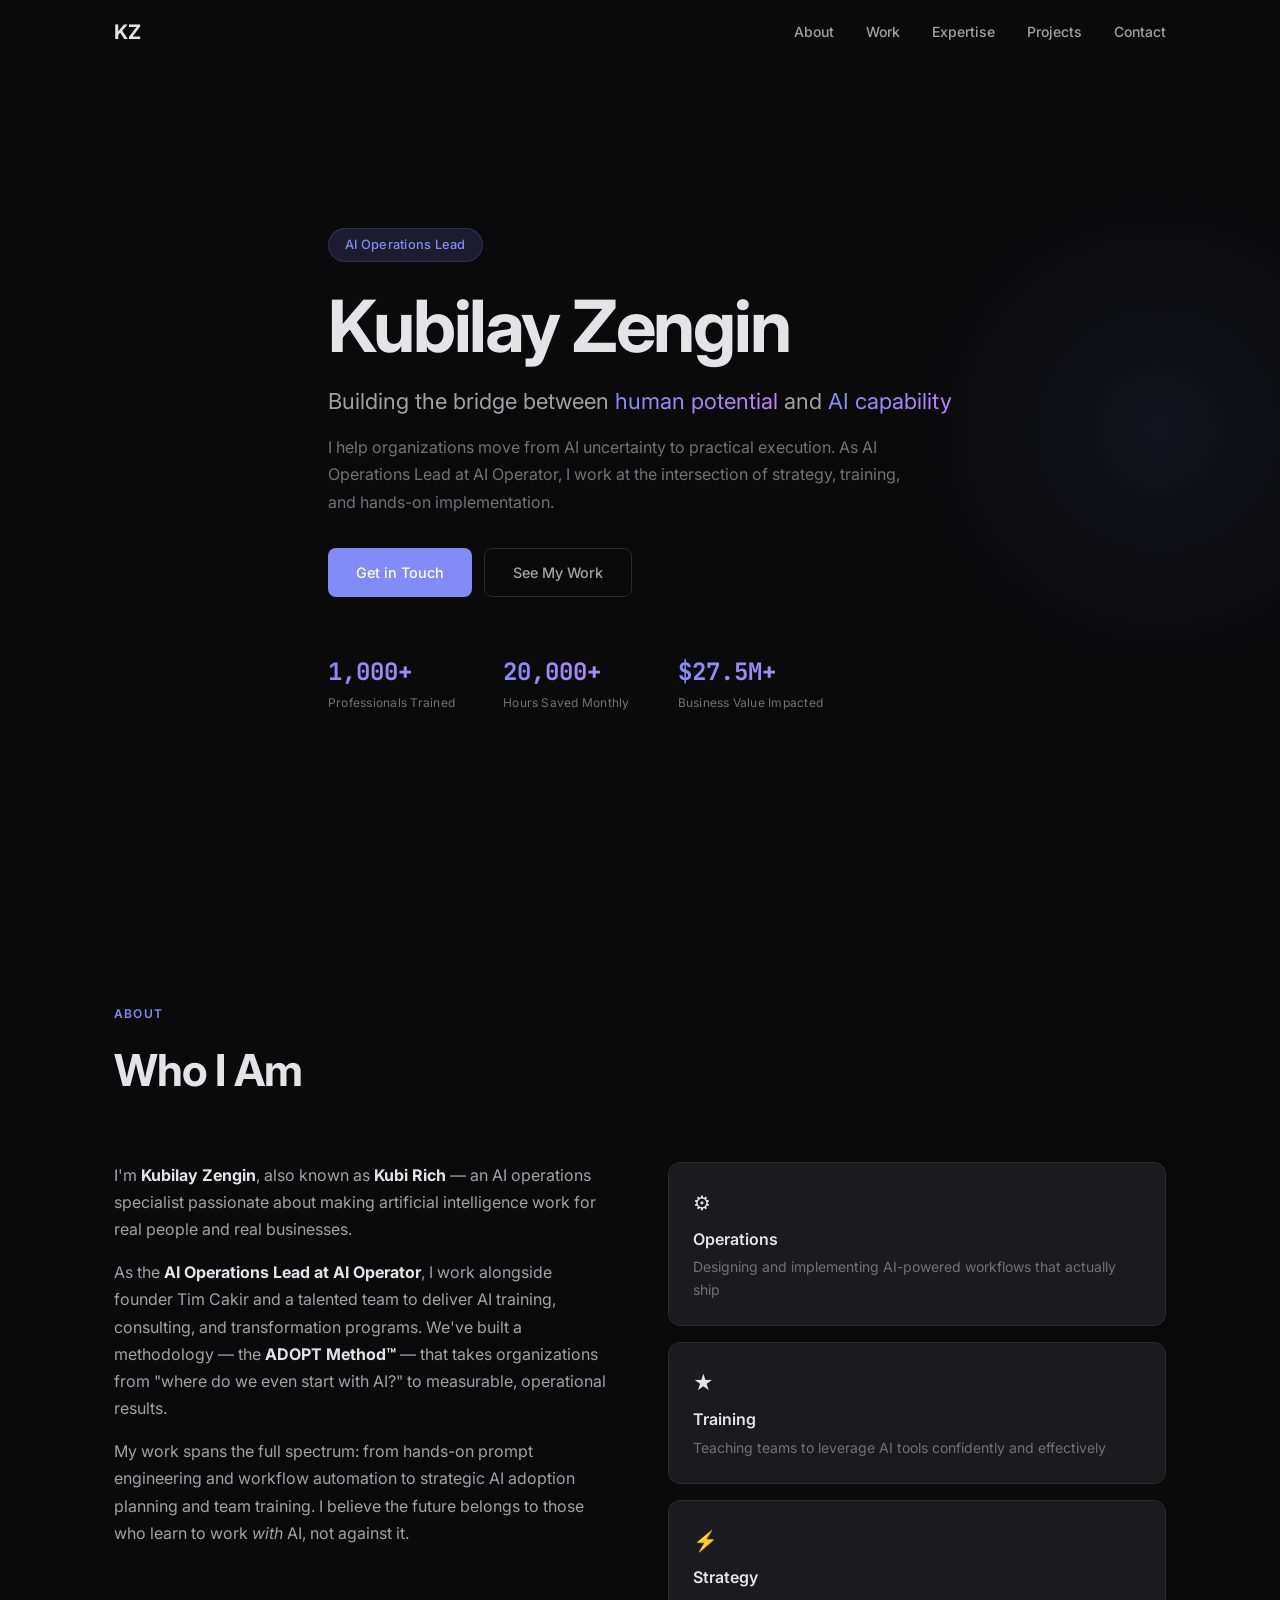
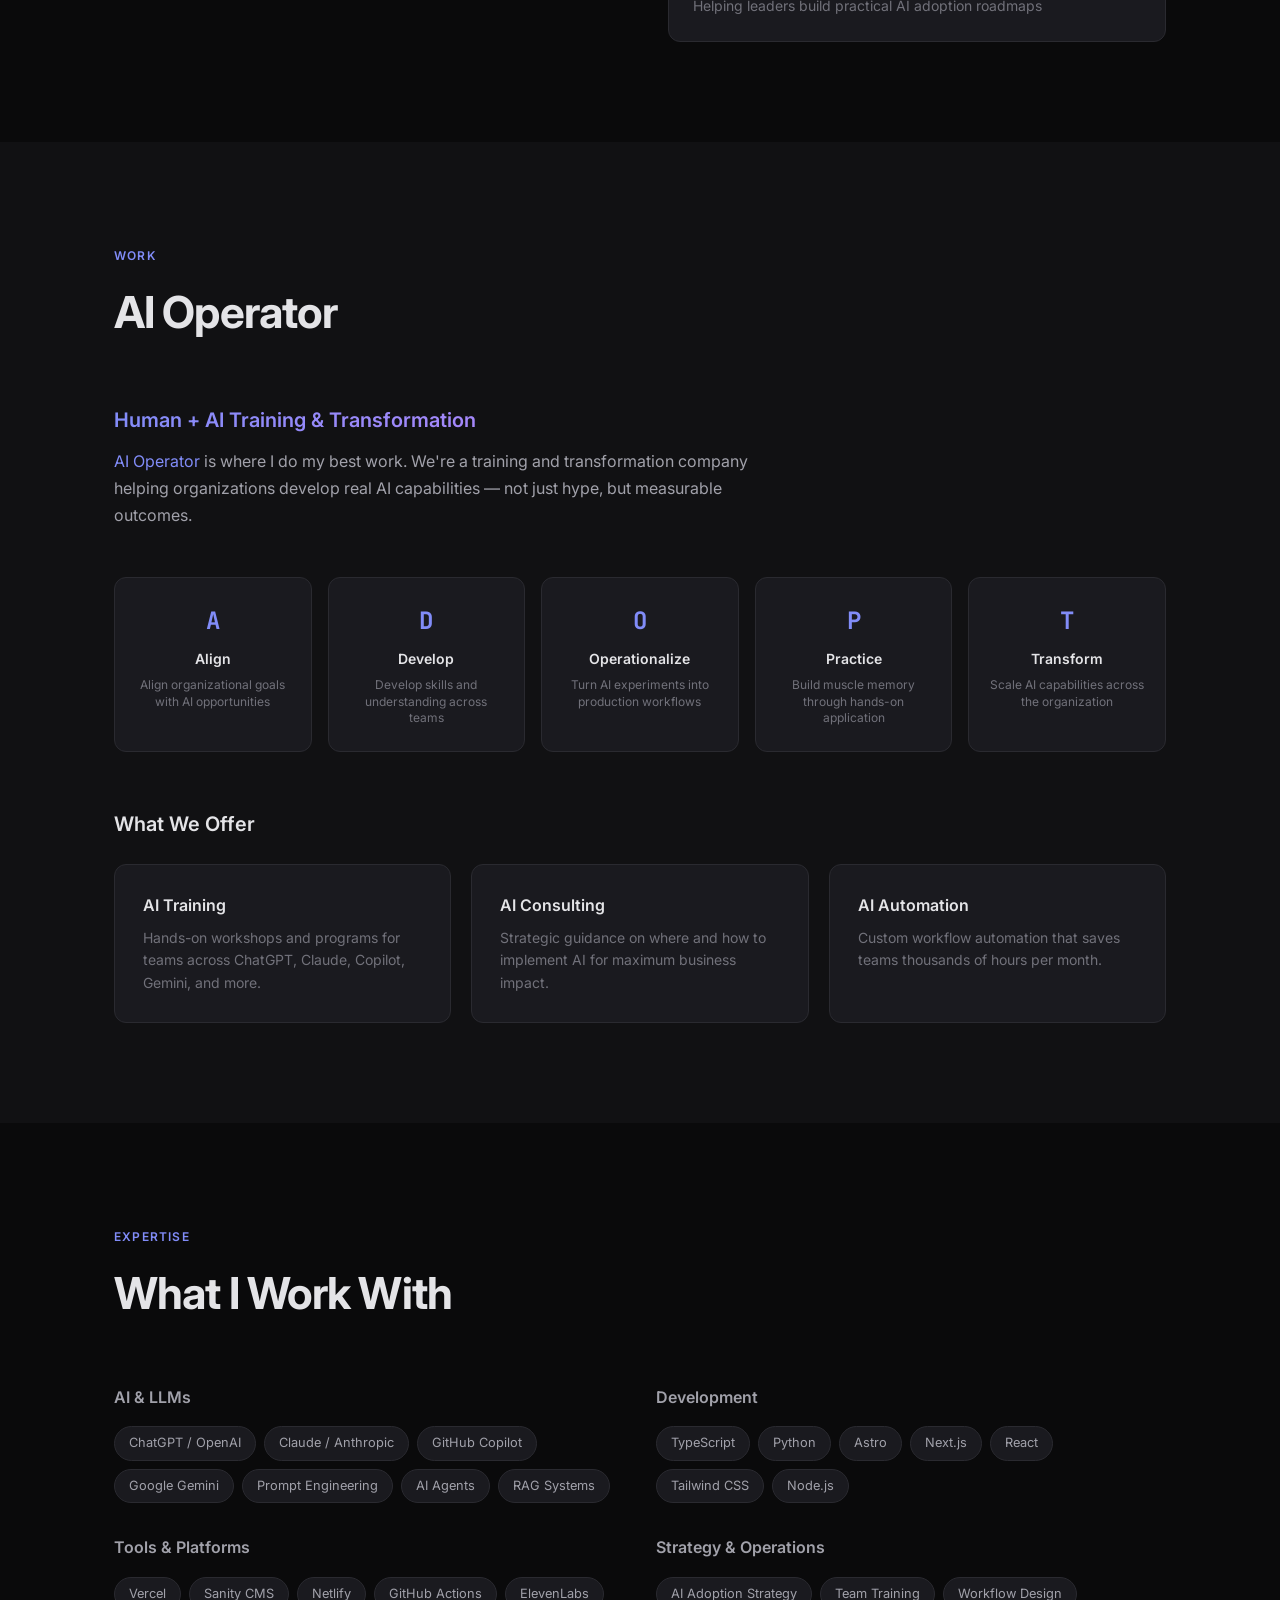
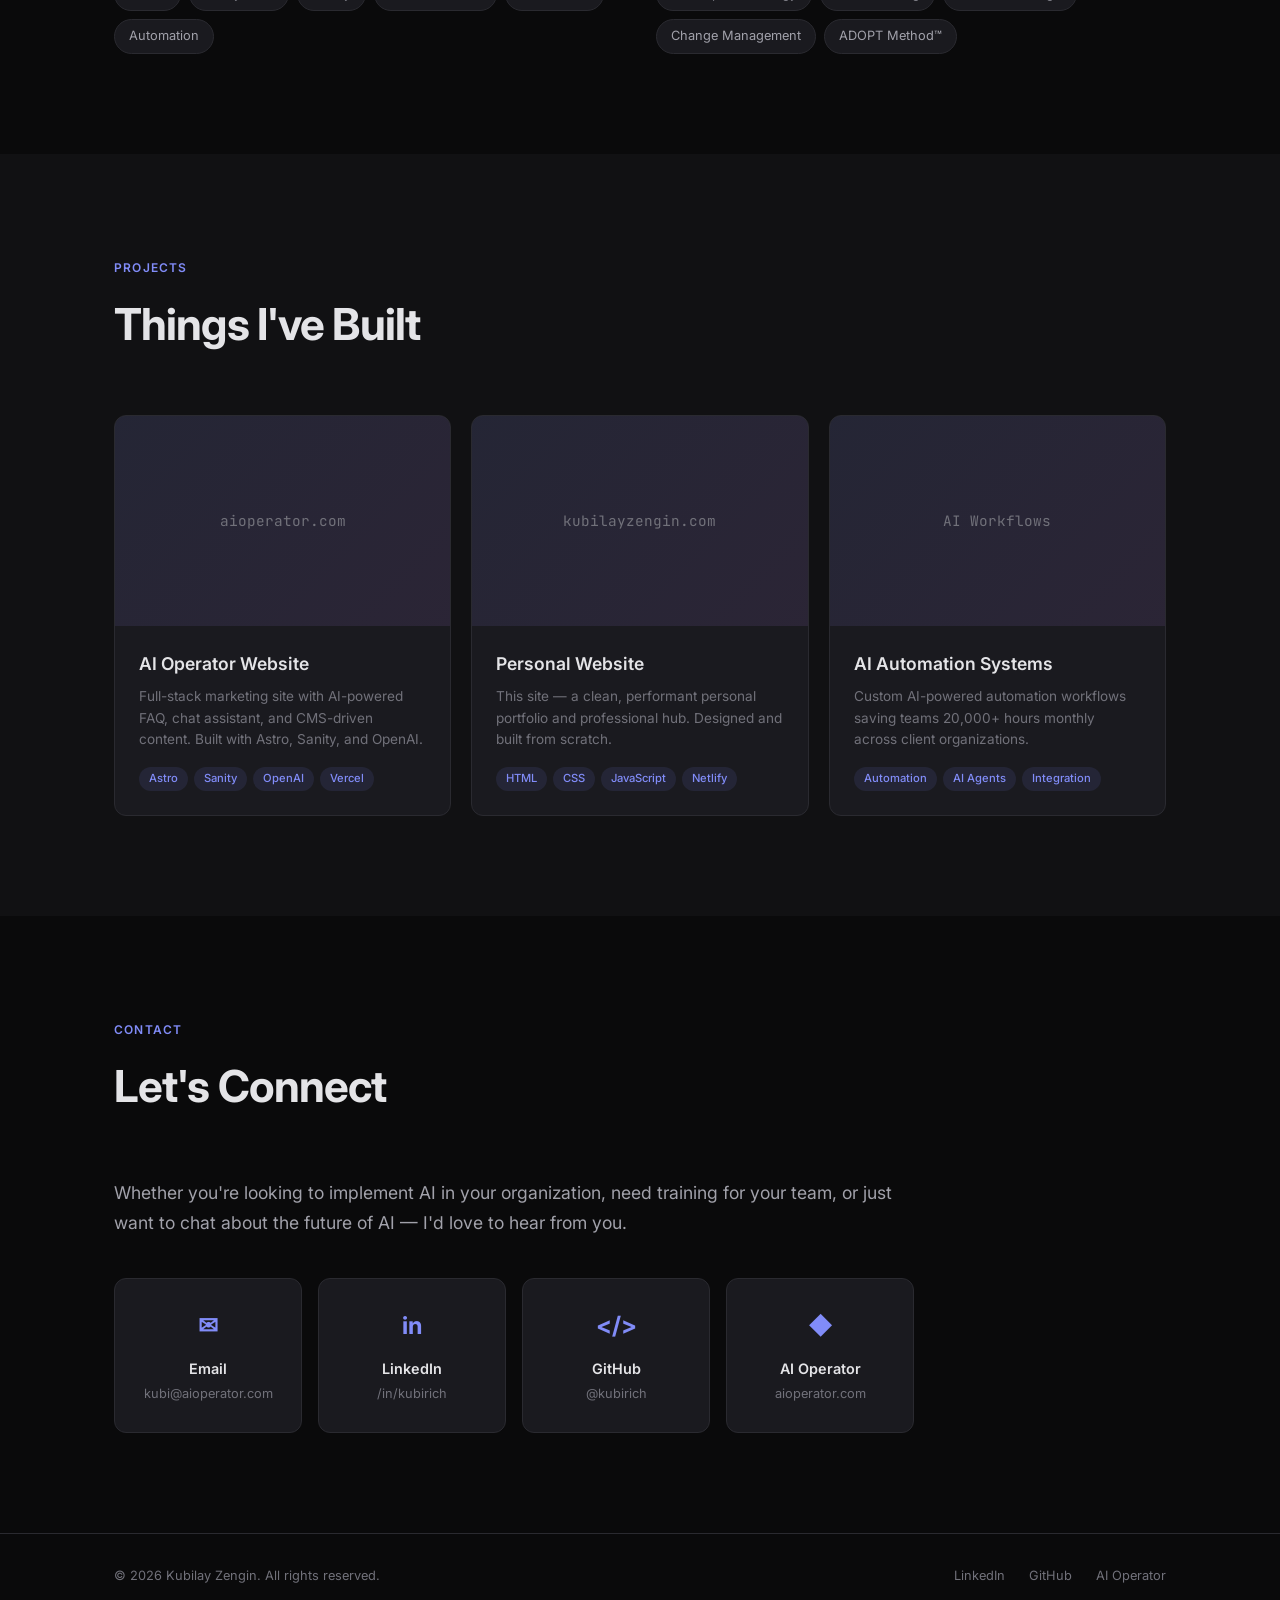
==== index.html @ f1c8598d "Initial commit: personal website for kubilayzengin.com" ====
<!DOCTYPE html>
<html lang="en">
<head>
  <meta charset="UTF-8">
  <meta name="viewport" content="width=device-width, initial-scale=1.0">
  <title>Kubilay Zengin | AI Operations Lead</title>
  <meta name="description" content="Kubilay Zengin (Kubi Rich) — AI Operations Lead at AI Operator. Helping organizations adopt AI through training, transformation, and hands-on operations.">
  <meta name="keywords" content="Kubilay Zengin, Kubi Rich, AI Operations, AI Operator, AI Training, AI Transformation">

  <!-- Open Graph -->
  <meta property="og:title" content="Kubilay Zengin | AI Operations Lead">
  <meta property="og:description" content="AI Operations Lead at AI Operator. Helping organizations adopt AI through training, transformation, and hands-on operations.">
  <meta property="og:type" content="website">
  <meta property="og:url" content="https://kubilayzengin.com">

  <!-- Twitter -->
  <meta name="twitter:card" content="summary_large_image">
  <meta name="twitter:title" content="Kubilay Zengin | AI Operations Lead">
  <meta name="twitter:description" content="AI Operations Lead at AI Operator. Helping organizations adopt AI through training, transformation, and hands-on operations.">

  <link rel="canonical" href="https://kubilayzengin.com">
  <link rel="preconnect" href="https://fonts.googleapis.com">
  <link rel="preconnect" href="https://fonts.gstatic.com" crossorigin>
  <link href="https://fonts.googleapis.com/css2?family=Inter:wght@300;400;500;600;700&family=JetBrains+Mono:wght@400;500&display=swap" rel="stylesheet">
  <link rel="stylesheet" href="style.css">
</head>
<body>
  <!-- Navigation -->
  <nav class="nav" id="nav">
    <div class="nav-inner">
      <a href="#" class="nav-logo">KZ</a>
      <div class="nav-links" id="nav-links">
        <a href="#about">About</a>
        <a href="#work">Work</a>
        <a href="#expertise">Expertise</a>
        <a href="#projects">Projects</a>
        <a href="#contact">Contact</a>
      </div>
      <button class="nav-toggle" id="nav-toggle" aria-label="Toggle menu">
        <span></span>
        <span></span>
        <span></span>
      </button>
    </div>
  </nav>

  <!-- Hero -->
  <section class="hero">
    <div class="container">
      <div class="hero-content">
        <div class="hero-badge">AI Operations Lead</div>
        <h1>Kubilay Zengin</h1>
        <p class="hero-subtitle">Building the bridge between <span class="gradient-text">human potential</span> and <span class="gradient-text">AI capability</span></p>
        <p class="hero-description">I help organizations move from AI uncertainty to practical execution. As AI Operations Lead at AI Operator, I work at the intersection of strategy, training, and hands-on implementation.</p>
        <div class="hero-actions">
          <a href="#contact" class="btn btn-primary">Get in Touch</a>
          <a href="#work" class="btn btn-secondary">See My Work</a>
        </div>
        <div class="hero-stats">
          <div class="stat">
            <span class="stat-number">1,000+</span>
            <span class="stat-label">Professionals Trained</span>
          </div>
          <div class="stat">
            <span class="stat-number">20,000+</span>
            <span class="stat-label">Hours Saved Monthly</span>
          </div>
          <div class="stat">
            <span class="stat-number">$27.5M+</span>
            <span class="stat-label">Business Value Impacted</span>
          </div>
        </div>
      </div>
    </div>
    <div class="hero-glow"></div>
  </section>

  <!-- About -->
  <section class="section" id="about">
    <div class="container">
      <div class="section-header">
        <span class="section-tag">About</span>
        <h2>Who I Am</h2>
      </div>
      <div class="about-grid">
        <div class="about-text">
          <p>I'm <strong>Kubilay Zengin</strong>, also known as <strong>Kubi Rich</strong> — an AI operations specialist passionate about making artificial intelligence work for real people and real businesses.</p>
          <p>As the <strong>AI Operations Lead at AI Operator</strong>, I work alongside founder Tim Cakir and a talented team to deliver AI training, consulting, and transformation programs. We've built a methodology — the <strong>ADOPT Method&trade;</strong> — that takes organizations from "where do we even start with AI?" to measurable, operational results.</p>
          <p>My work spans the full spectrum: from hands-on prompt engineering and workflow automation to strategic AI adoption planning and team training. I believe the future belongs to those who learn to work <em>with</em> AI, not against it.</p>
        </div>
        <div class="about-details">
          <div class="detail-card">
            <div class="detail-icon">&#9881;</div>
            <h3>Operations</h3>
            <p>Designing and implementing AI-powered workflows that actually ship</p>
          </div>
          <div class="detail-card">
            <div class="detail-icon">&#9733;</div>
            <h3>Training</h3>
            <p>Teaching teams to leverage AI tools confidently and effectively</p>
          </div>
          <div class="detail-card">
            <div class="detail-icon">&#9889;</div>
            <h3>Strategy</h3>
            <p>Helping leaders build practical AI adoption roadmaps</p>
          </div>
        </div>
      </div>
    </div>
  </section>

  <!-- Work / AI Operator -->
  <section class="section section-dark" id="work">
    <div class="container">
      <div class="section-header">
        <span class="section-tag">Work</span>
        <h2>AI Operator</h2>
      </div>
      <div class="work-content">
        <div class="work-intro">
          <p class="work-tagline">Human + AI Training & Transformation</p>
          <p><a href="https://aioperator.com" target="_blank" rel="noopener">AI Operator</a> is where I do my best work. We're a training and transformation company helping organizations develop real AI capabilities — not just hype, but measurable outcomes.</p>
        </div>
        <div class="method-grid">
          <div class="method-card">
            <div class="method-step">A</div>
            <h3>Align</h3>
            <p>Align organizational goals with AI opportunities</p>
          </div>
          <div class="method-card">
            <div class="method-step">D</div>
            <h3>Develop</h3>
            <p>Develop skills and understanding across teams</p>
          </div>
          <div class="method-card">
            <div class="method-step">O</div>
            <h3>Operationalize</h3>
            <p>Turn AI experiments into production workflows</p>
          </div>
          <div class="method-card">
            <div class="method-step">P</div>
            <h3>Practice</h3>
            <p>Build muscle memory through hands-on application</p>
          </div>
          <div class="method-card">
            <div class="method-step">T</div>
            <h3>Transform</h3>
            <p>Scale AI capabilities across the organization</p>
          </div>
        </div>
        <div class="work-services">
          <h3>What We Offer</h3>
          <div class="services-grid">
            <div class="service">
              <h4>AI Training</h4>
              <p>Hands-on workshops and programs for teams across ChatGPT, Claude, Copilot, Gemini, and more.</p>
            </div>
            <div class="service">
              <h4>AI Consulting</h4>
              <p>Strategic guidance on where and how to implement AI for maximum business impact.</p>
            </div>
            <div class="service">
              <h4>AI Automation</h4>
              <p>Custom workflow automation that saves teams thousands of hours per month.</p>
            </div>
          </div>
        </div>
      </div>
    </div>
  </section>

  <!-- Expertise -->
  <section class="section" id="expertise">
    <div class="container">
      <div class="section-header">
        <span class="section-tag">Expertise</span>
        <h2>What I Work With</h2>
      </div>
      <div class="expertise-grid">
        <div class="expertise-category">
          <h3>AI & LLMs</h3>
          <div class="tags">
            <span class="tag">ChatGPT / OpenAI</span>
            <span class="tag">Claude / Anthropic</span>
            <span class="tag">GitHub Copilot</span>
            <span class="tag">Google Gemini</span>
            <span class="tag">Prompt Engineering</span>
            <span class="tag">AI Agents</span>
            <span class="tag">RAG Systems</span>
          </div>
        </div>
        <div class="expertise-category">
          <h3>Development</h3>
          <div class="tags">
            <span class="tag">TypeScript</span>
            <span class="tag">Python</span>
            <span class="tag">Astro</span>
            <span class="tag">Next.js</span>
            <span class="tag">React</span>
            <span class="tag">Tailwind CSS</span>
            <span class="tag">Node.js</span>
          </div>
        </div>
        <div class="expertise-category">
          <h3>Tools & Platforms</h3>
          <div class="tags">
            <span class="tag">Vercel</span>
            <span class="tag">Sanity CMS</span>
            <span class="tag">Netlify</span>
            <span class="tag">GitHub Actions</span>
            <span class="tag">ElevenLabs</span>
            <span class="tag">Automation</span>
          </div>
        </div>
        <div class="expertise-category">
          <h3>Strategy & Operations</h3>
          <div class="tags">
            <span class="tag">AI Adoption Strategy</span>
            <span class="tag">Team Training</span>
            <span class="tag">Workflow Design</span>
            <span class="tag">Change Management</span>
            <span class="tag">ADOPT Method&trade;</span>
          </div>
        </div>
      </div>
    </div>
  </section>

  <!-- Projects -->
  <section class="section section-dark" id="projects">
    <div class="container">
      <div class="section-header">
        <span class="section-tag">Projects</span>
        <h2>Things I've Built</h2>
      </div>
      <div class="projects-grid">
        <a href="https://aioperator.com" target="_blank" rel="noopener" class="project-card">
          <div class="project-image">
            <div class="project-placeholder">aioperator.com</div>
          </div>
          <div class="project-info">
            <h3>AI Operator Website</h3>
            <p>Full-stack marketing site with AI-powered FAQ, chat assistant, and CMS-driven content. Built with Astro, Sanity, and OpenAI.</p>
            <div class="project-tags">
              <span>Astro</span>
              <span>Sanity</span>
              <span>OpenAI</span>
              <span>Vercel</span>
            </div>
          </div>
        </a>
        <a href="https://kubilayzengin.com" class="project-card">
          <div class="project-image">
            <div class="project-placeholder">kubilayzengin.com</div>
          </div>
          <div class="project-info">
            <h3>Personal Website</h3>
            <p>This site — a clean, performant personal portfolio and professional hub. Designed and built from scratch.</p>
            <div class="project-tags">
              <span>HTML</span>
              <span>CSS</span>
              <span>JavaScript</span>
              <span>Netlify</span>
            </div>
          </div>
        </a>
        <div class="project-card">
          <div class="project-image">
            <div class="project-placeholder">AI Workflows</div>
          </div>
          <div class="project-info">
            <h3>AI Automation Systems</h3>
            <p>Custom AI-powered automation workflows saving teams 20,000+ hours monthly across client organizations.</p>
            <div class="project-tags">
              <span>Automation</span>
              <span>AI Agents</span>
              <span>Integration</span>
            </div>
          </div>
        </div>
      </div>
    </div>
  </section>

  <!-- Contact -->
  <section class="section" id="contact">
    <div class="container">
      <div class="section-header">
        <span class="section-tag">Contact</span>
        <h2>Let's Connect</h2>
      </div>
      <div class="contact-content">
        <p class="contact-intro">Whether you're looking to implement AI in your organization, need training for your team, or just want to chat about the future of AI — I'd love to hear from you.</p>
        <div class="contact-links">
          <a href="mailto:kubi@aioperator.com" class="contact-card">
            <div class="contact-icon">&#9993;</div>
            <h3>Email</h3>
            <p>kubi@aioperator.com</p>
          </a>
          <a href="https://linkedin.com/in/kubirich" target="_blank" rel="noopener" class="contact-card">
            <div class="contact-icon">in</div>
            <h3>LinkedIn</h3>
            <p>/in/kubirich</p>
          </a>
          <a href="https://github.com/kubirich" target="_blank" rel="noopener" class="contact-card">
            <div class="contact-icon">&lt;/&gt;</div>
            <h3>GitHub</h3>
            <p>@kubirich</p>
          </a>
          <a href="https://aioperator.com" target="_blank" rel="noopener" class="contact-card">
            <div class="contact-icon">&#9670;</div>
            <h3>AI Operator</h3>
            <p>aioperator.com</p>
          </a>
        </div>
      </div>
    </div>
  </section>

  <!-- Footer -->
  <footer class="footer">
    <div class="container">
      <div class="footer-inner">
        <p>&copy; 2026 Kubilay Zengin. All rights reserved.</p>
        <div class="footer-links">
          <a href="https://linkedin.com/in/kubirich" target="_blank" rel="noopener">LinkedIn</a>
          <a href="https://github.com/kubirich" target="_blank" rel="noopener">GitHub</a>
          <a href="https://aioperator.com" target="_blank" rel="noopener">AI Operator</a>
        </div>
      </div>
    </div>
  </footer>

  <script src="script.js"></script>
</body>
</html>
---- style.css ----
/* ===== Reset & Base ===== */
*, *::before, *::after {
  margin: 0;
  padding: 0;
  box-sizing: border-box;
}

:root {
  --bg: #0a0a0b;
  --bg-alt: #111113;
  --surface: #1a1a1f;
  --border: #2a2a30;
  --text: #e4e4e7;
  --text-muted: #a1a1aa;
  --text-dim: #71717a;
  --accent: #818cf8;
  --accent-hover: #6366f1;
  --accent-glow: rgba(129, 140, 248, 0.15);
  --gradient-1: #818cf8;
  --gradient-2: #c084fc;
  --radius: 12px;
  --radius-sm: 8px;
  --transition: 0.2s ease;
}

html {
  scroll-behavior: smooth;
  -webkit-font-smoothing: antialiased;
  -moz-osx-font-smoothing: grayscale;
}

body {
  font-family: 'Inter', -apple-system, BlinkMacSystemFont, sans-serif;
  background: var(--bg);
  color: var(--text);
  line-height: 1.6;
  overflow-x: hidden;
}

a {
  color: var(--accent);
  text-decoration: none;
  transition: color var(--transition);
}

a:hover {
  color: var(--accent-hover);
}

.container {
  max-width: 1100px;
  margin: 0 auto;
  padding: 0 24px;
}

/* ===== Navigation ===== */
.nav {
  position: fixed;
  top: 0;
  left: 0;
  right: 0;
  z-index: 100;
  padding: 16px 0;
  transition: all 0.3s ease;
  background: transparent;
}

.nav.scrolled {
  background: rgba(10, 10, 11, 0.85);
  backdrop-filter: blur(20px);
  -webkit-backdrop-filter: blur(20px);
  border-bottom: 1px solid var(--border);
  padding: 12px 0;
}

.nav-inner {
  max-width: 1100px;
  margin: 0 auto;
  padding: 0 24px;
  display: flex;
  align-items: center;
  justify-content: space-between;
}

.nav-logo {
  font-size: 1.25rem;
  font-weight: 700;
  color: var(--text);
  letter-spacing: -0.02em;
}

.nav-logo:hover {
  color: var(--accent);
}

.nav-links {
  display: flex;
  gap: 32px;
}

.nav-links a {
  color: var(--text-muted);
  font-size: 0.875rem;
  font-weight: 500;
  transition: color var(--transition);
}

.nav-links a:hover {
  color: var(--text);
}

.nav-toggle {
  display: none;
  flex-direction: column;
  gap: 5px;
  background: none;
  border: none;
  cursor: pointer;
  padding: 4px;
}

.nav-toggle span {
  width: 24px;
  height: 2px;
  background: var(--text);
  border-radius: 2px;
  transition: all 0.3s ease;
}

/* ===== Hero ===== */
.hero {
  min-height: 100vh;
  display: flex;
  align-items: center;
  position: relative;
  padding: 120px 0 80px;
}

.hero-content {
  max-width: 720px;
}

.hero-badge {
  display: inline-block;
  padding: 6px 16px;
  background: var(--accent-glow);
  border: 1px solid rgba(129, 140, 248, 0.2);
  border-radius: 100px;
  font-size: 0.8rem;
  font-weight: 500;
  color: var(--accent);
  margin-bottom: 24px;
  letter-spacing: 0.02em;
}

.hero h1 {
  font-size: clamp(2.75rem, 6vw, 4.5rem);
  font-weight: 700;
  letter-spacing: -0.03em;
  line-height: 1.1;
  margin-bottom: 20px;
}

.hero-subtitle {
  font-size: clamp(1.125rem, 2.5vw, 1.375rem);
  color: var(--text-muted);
  line-height: 1.5;
  margin-bottom: 16px;
}

.gradient-text {
  background: linear-gradient(135deg, var(--gradient-1), var(--gradient-2));
  -webkit-background-clip: text;
  -webkit-text-fill-color: transparent;
  background-clip: text;
}

.hero-description {
  font-size: 1rem;
  color: var(--text-dim);
  line-height: 1.7;
  margin-bottom: 32px;
  max-width: 600px;
}

.hero-actions {
  display: flex;
  gap: 12px;
  margin-bottom: 56px;
}

.hero-glow {
  position: absolute;
  top: 20%;
  right: -10%;
  width: 500px;
  height: 500px;
  background: radial-gradient(circle, rgba(129, 140, 248, 0.08), transparent 70%);
  pointer-events: none;
}

/* ===== Buttons ===== */
.btn {
  display: inline-flex;
  align-items: center;
  padding: 12px 28px;
  font-size: 0.9rem;
  font-weight: 500;
  border-radius: var(--radius-sm);
  transition: all var(--transition);
  cursor: pointer;
  border: none;
  font-family: inherit;
}

.btn-primary {
  background: var(--accent);
  color: #fff;
}

.btn-primary:hover {
  background: var(--accent-hover);
  color: #fff;
  transform: translateY(-1px);
  box-shadow: 0 4px 20px rgba(129, 140, 248, 0.3);
}

.btn-secondary {
  background: transparent;
  color: var(--text-muted);
  border: 1px solid var(--border);
}

.btn-secondary:hover {
  color: var(--text);
  border-color: var(--text-dim);
}

/* ===== Stats ===== */
.hero-stats {
  display: flex;
  gap: 48px;
}

.stat {
  display: flex;
  flex-direction: column;
}

.stat-number {
  font-size: 1.5rem;
  font-weight: 700;
  font-family: 'JetBrains Mono', monospace;
  background: linear-gradient(135deg, var(--gradient-1), var(--gradient-2));
  -webkit-background-clip: text;
  -webkit-text-fill-color: transparent;
  background-clip: text;
}

.stat-label {
  font-size: 0.75rem;
  color: var(--text-dim);
  margin-top: 2px;
  letter-spacing: 0.02em;
}

/* ===== Sections ===== */
.section {
  padding: 100px 0;
}

.section-dark {
  background: var(--bg-alt);
}

.section-header {
  margin-bottom: 56px;
}

.section-tag {
  display: inline-block;
  font-size: 0.75rem;
  font-weight: 600;
  text-transform: uppercase;
  letter-spacing: 0.1em;
  color: var(--accent);
  margin-bottom: 12px;
}

.section-header h2 {
  font-size: clamp(2rem, 4vw, 2.75rem);
  font-weight: 700;
  letter-spacing: -0.02em;
}

/* ===== About ===== */
.about-grid {
  display: grid;
  grid-template-columns: 1fr 1fr;
  gap: 56px;
  align-items: start;
}

.about-text p {
  color: var(--text-muted);
  margin-bottom: 16px;
  line-height: 1.7;
}

.about-text strong {
  color: var(--text);
}

.about-details {
  display: flex;
  flex-direction: column;
  gap: 16px;
}

.detail-card {
  padding: 24px;
  background: var(--surface);
  border: 1px solid var(--border);
  border-radius: var(--radius);
  transition: all var(--transition);
}

.detail-card:hover {
  border-color: rgba(129, 140, 248, 0.3);
  transform: translateY(-2px);
}

.detail-icon {
  font-size: 1.25rem;
  margin-bottom: 8px;
}

.detail-card h3 {
  font-size: 1rem;
  font-weight: 600;
  margin-bottom: 4px;
}

.detail-card p {
  font-size: 0.875rem;
  color: var(--text-dim);
}

/* ===== Work / ADOPT Method ===== */
.work-intro {
  margin-bottom: 48px;
  max-width: 640px;
}

.work-tagline {
  font-size: 1.25rem;
  font-weight: 600;
  margin-bottom: 12px;
  background: linear-gradient(135deg, var(--gradient-1), var(--gradient-2));
  -webkit-background-clip: text;
  -webkit-text-fill-color: transparent;
  background-clip: text;
}

.work-intro p:last-child {
  color: var(--text-muted);
  line-height: 1.7;
}

.method-grid {
  display: grid;
  grid-template-columns: repeat(5, 1fr);
  gap: 16px;
  margin-bottom: 56px;
}

.method-card {
  padding: 24px 20px;
  background: var(--surface);
  border: 1px solid var(--border);
  border-radius: var(--radius);
  text-align: center;
  transition: all var(--transition);
}

.method-card:hover {
  border-color: rgba(129, 140, 248, 0.3);
  transform: translateY(-2px);
}

.method-step {
  font-family: 'JetBrains Mono', monospace;
  font-size: 1.5rem;
  font-weight: 700;
  color: var(--accent);
  margin-bottom: 8px;
}

.method-card h3 {
  font-size: 0.875rem;
  font-weight: 600;
  margin-bottom: 6px;
}

.method-card p {
  font-size: 0.75rem;
  color: var(--text-dim);
  line-height: 1.4;
}

.work-services h3 {
  font-size: 1.25rem;
  font-weight: 600;
  margin-bottom: 24px;
}

.services-grid {
  display: grid;
  grid-template-columns: repeat(3, 1fr);
  gap: 20px;
}

.service {
  padding: 28px;
  background: var(--surface);
  border: 1px solid var(--border);
  border-radius: var(--radius);
  transition: all var(--transition);
}

.service:hover {
  border-color: rgba(129, 140, 248, 0.3);
}

.service h4 {
  font-size: 1rem;
  font-weight: 600;
  margin-bottom: 8px;
}

.service p {
  font-size: 0.875rem;
  color: var(--text-dim);
  line-height: 1.6;
}

/* ===== Expertise ===== */
.expertise-grid {
  display: grid;
  grid-template-columns: 1fr 1fr;
  gap: 32px;
}

.expertise-category h3 {
  font-size: 1rem;
  font-weight: 600;
  margin-bottom: 16px;
  color: var(--text-muted);
}

.tags {
  display: flex;
  flex-wrap: wrap;
  gap: 8px;
}

.tag {
  padding: 6px 14px;
  background: var(--surface);
  border: 1px solid var(--border);
  border-radius: 100px;
  font-size: 0.8rem;
  color: var(--text-muted);
  transition: all var(--transition);
}

.tag:hover {
  border-color: rgba(129, 140, 248, 0.3);
  color: var(--text);
}

/* ===== Projects ===== */
.projects-grid {
  display: grid;
  grid-template-columns: repeat(3, 1fr);
  gap: 20px;
}

.project-card {
  background: var(--surface);
  border: 1px solid var(--border);
  border-radius: var(--radius);
  overflow: hidden;
  transition: all 0.3s ease;
  color: inherit;
  display: block;
}

.project-card:hover {
  border-color: rgba(129, 140, 248, 0.3);
  transform: translateY(-4px);
  box-shadow: 0 12px 40px rgba(0, 0, 0, 0.3);
  color: inherit;
}

.project-image {
  aspect-ratio: 16/10;
  background: linear-gradient(135deg, rgba(129, 140, 248, 0.1), rgba(192, 132, 252, 0.1));
  display: flex;
  align-items: center;
  justify-content: center;
}

.project-placeholder {
  font-family: 'JetBrains Mono', monospace;
  font-size: 0.9rem;
  color: var(--text-dim);
}

.project-info {
  padding: 24px;
}

.project-info h3 {
  font-size: 1.1rem;
  font-weight: 600;
  margin-bottom: 8px;
}

.project-info p {
  font-size: 0.85rem;
  color: var(--text-dim);
  line-height: 1.6;
  margin-bottom: 16px;
}

.project-tags {
  display: flex;
  flex-wrap: wrap;
  gap: 6px;
}

.project-tags span {
  padding: 3px 10px;
  background: rgba(129, 140, 248, 0.1);
  border-radius: 100px;
  font-size: 0.7rem;
  color: var(--accent);
  font-weight: 500;
}

/* ===== Contact ===== */
.contact-content {
  max-width: 800px;
}

.contact-intro {
  font-size: 1.1rem;
  color: var(--text-muted);
  line-height: 1.7;
  margin-bottom: 40px;
}

.contact-links {
  display: grid;
  grid-template-columns: repeat(4, 1fr);
  gap: 16px;
}

.contact-card {
  padding: 28px;
  background: var(--surface);
  border: 1px solid var(--border);
  border-radius: var(--radius);
  text-align: center;
  transition: all var(--transition);
  color: inherit;
}

.contact-card:hover {
  border-color: rgba(129, 140, 248, 0.3);
  transform: translateY(-2px);
  color: inherit;
}

.contact-icon {
  font-size: 1.5rem;
  font-weight: 700;
  margin-bottom: 12px;
  color: var(--accent);
}

.contact-card h3 {
  font-size: 0.9rem;
  font-weight: 600;
  margin-bottom: 4px;
}

.contact-card p {
  font-size: 0.8rem;
  color: var(--text-dim);
}

/* ===== Footer ===== */
.footer {
  padding: 32px 0;
  border-top: 1px solid var(--border);
}

.footer-inner {
  display: flex;
  align-items: center;
  justify-content: space-between;
}

.footer-inner p {
  font-size: 0.8rem;
  color: var(--text-dim);
}

.footer-links {
  display: flex;
  gap: 24px;
}

.footer-links a {
  font-size: 0.8rem;
  color: var(--text-dim);
}

.footer-links a:hover {
  color: var(--text);
}

/* ===== Animations ===== */
@keyframes fadeUp {
  from {
    opacity: 0;
    transform: translateY(20px);
  }
  to {
    opacity: 1;
    transform: translateY(0);
  }
}

.hero-badge,
.hero h1,
.hero-subtitle,
.hero-description,
.hero-actions,
.hero-stats {
  animation: fadeUp 0.6s ease forwards;
  opacity: 0;
}

.hero-badge { animation-delay: 0.1s; }
.hero h1 { animation-delay: 0.2s; }
.hero-subtitle { animation-delay: 0.3s; }
.hero-description { animation-delay: 0.4s; }
.hero-actions { animation-delay: 0.5s; }
.hero-stats { animation-delay: 0.6s; }

/* ===== Responsive ===== */
@media (max-width: 768px) {
  .nav-links {
    display: none;
    position: absolute;
    top: 100%;
    left: 0;
    right: 0;
    flex-direction: column;
    background: rgba(10, 10, 11, 0.95);
    backdrop-filter: blur(20px);
    padding: 16px 24px;
    gap: 16px;
    border-bottom: 1px solid var(--border);
  }

  .nav-links.active {
    display: flex;
  }

  .nav-toggle {
    display: flex;
  }

  .hero {
    padding: 100px 0 60px;
    min-height: auto;
  }

  .hero-stats {
    flex-direction: column;
    gap: 20px;
  }

  .about-grid {
    grid-template-columns: 1fr;
    gap: 32px;
  }

  .method-grid {
    grid-template-columns: repeat(3, 1fr);
  }

  .services-grid {
    grid-template-columns: 1fr;
  }

  .expertise-grid {
    grid-template-columns: 1fr;
  }

  .projects-grid {
    grid-template-columns: 1fr;
  }

  .contact-links {
    grid-template-columns: 1fr 1fr;
  }

  .footer-inner {
    flex-direction: column;
    gap: 16px;
    text-align: center;
  }

  .hero-actions {
    flex-direction: column;
  }

  .btn {
    justify-content: center;
  }
}

@media (max-width: 480px) {
  .method-grid {
    grid-template-columns: 1fr 1fr;
  }

  .contact-links {
    grid-template-columns: 1fr;
  }

  .hero-stats {
    gap: 16px;
  }

  .stat {
    flex-direction: row;
    align-items: baseline;
    gap: 8px;
  }
}
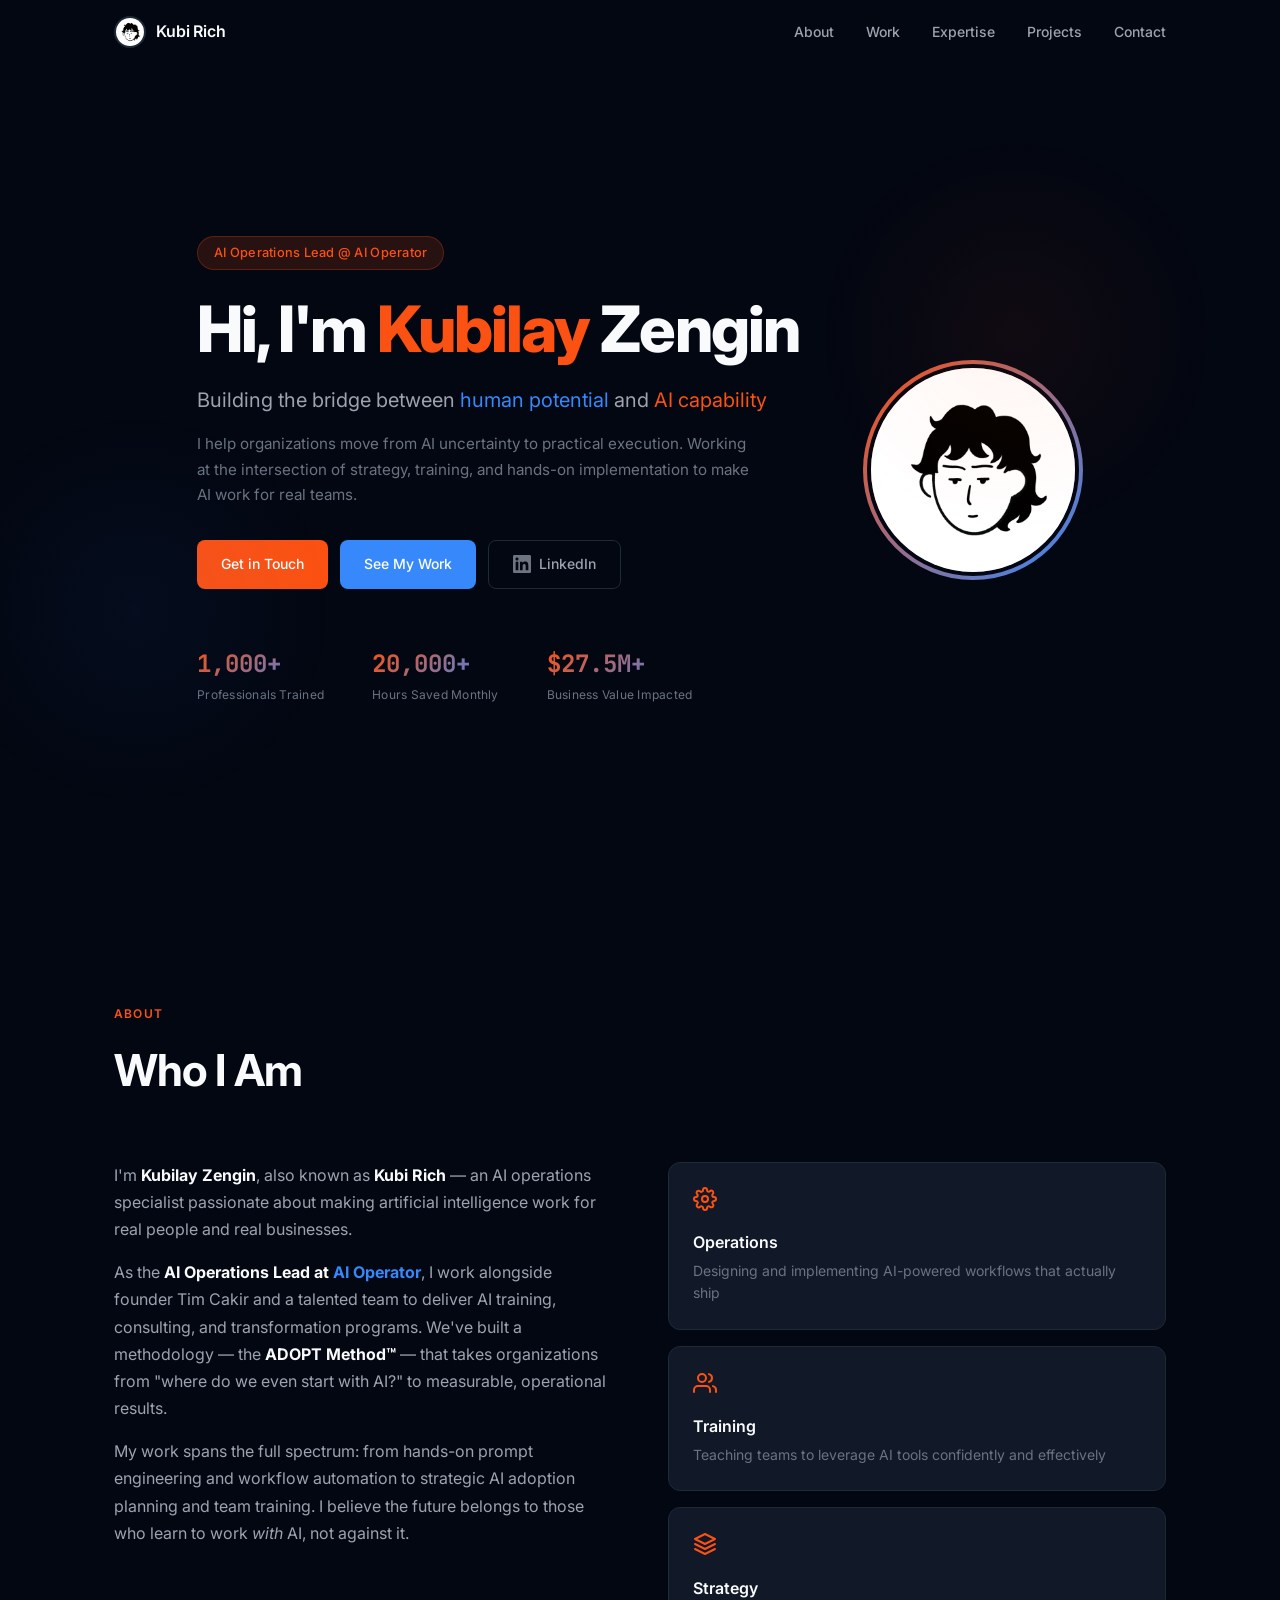
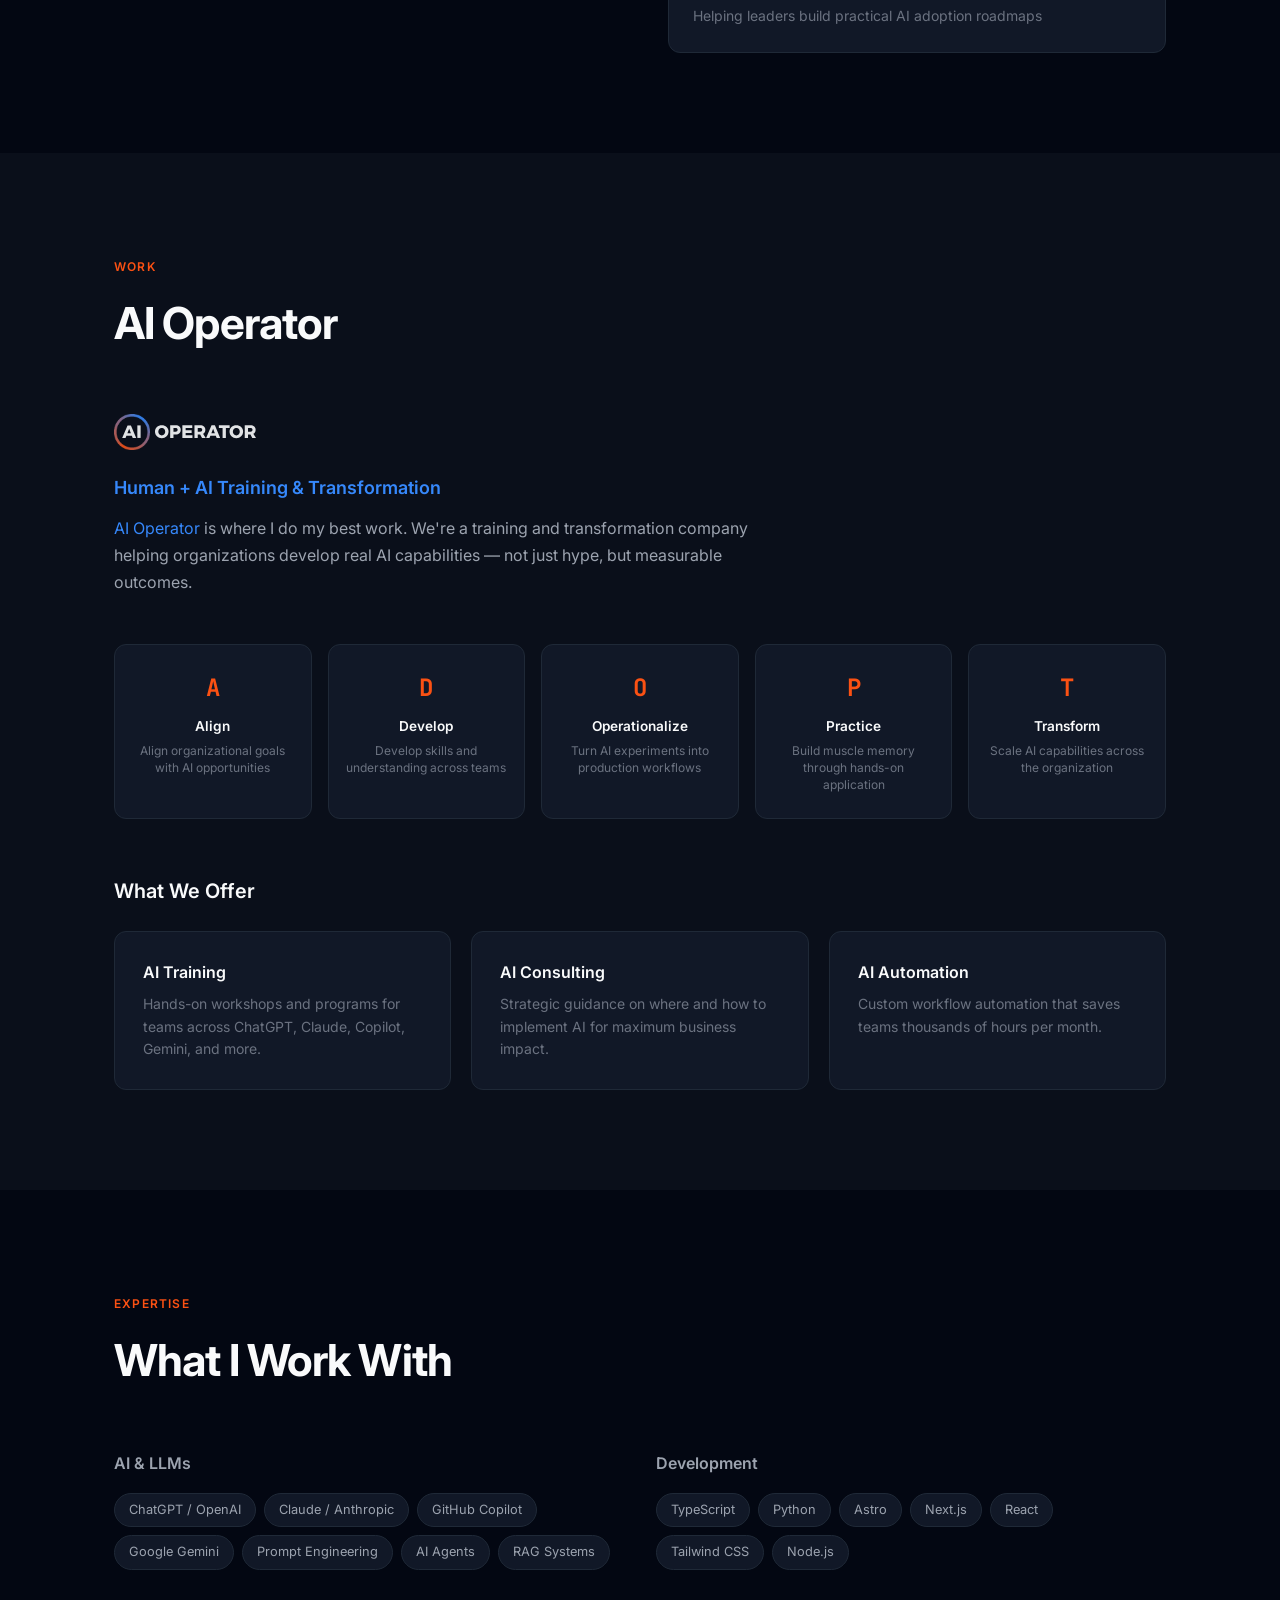
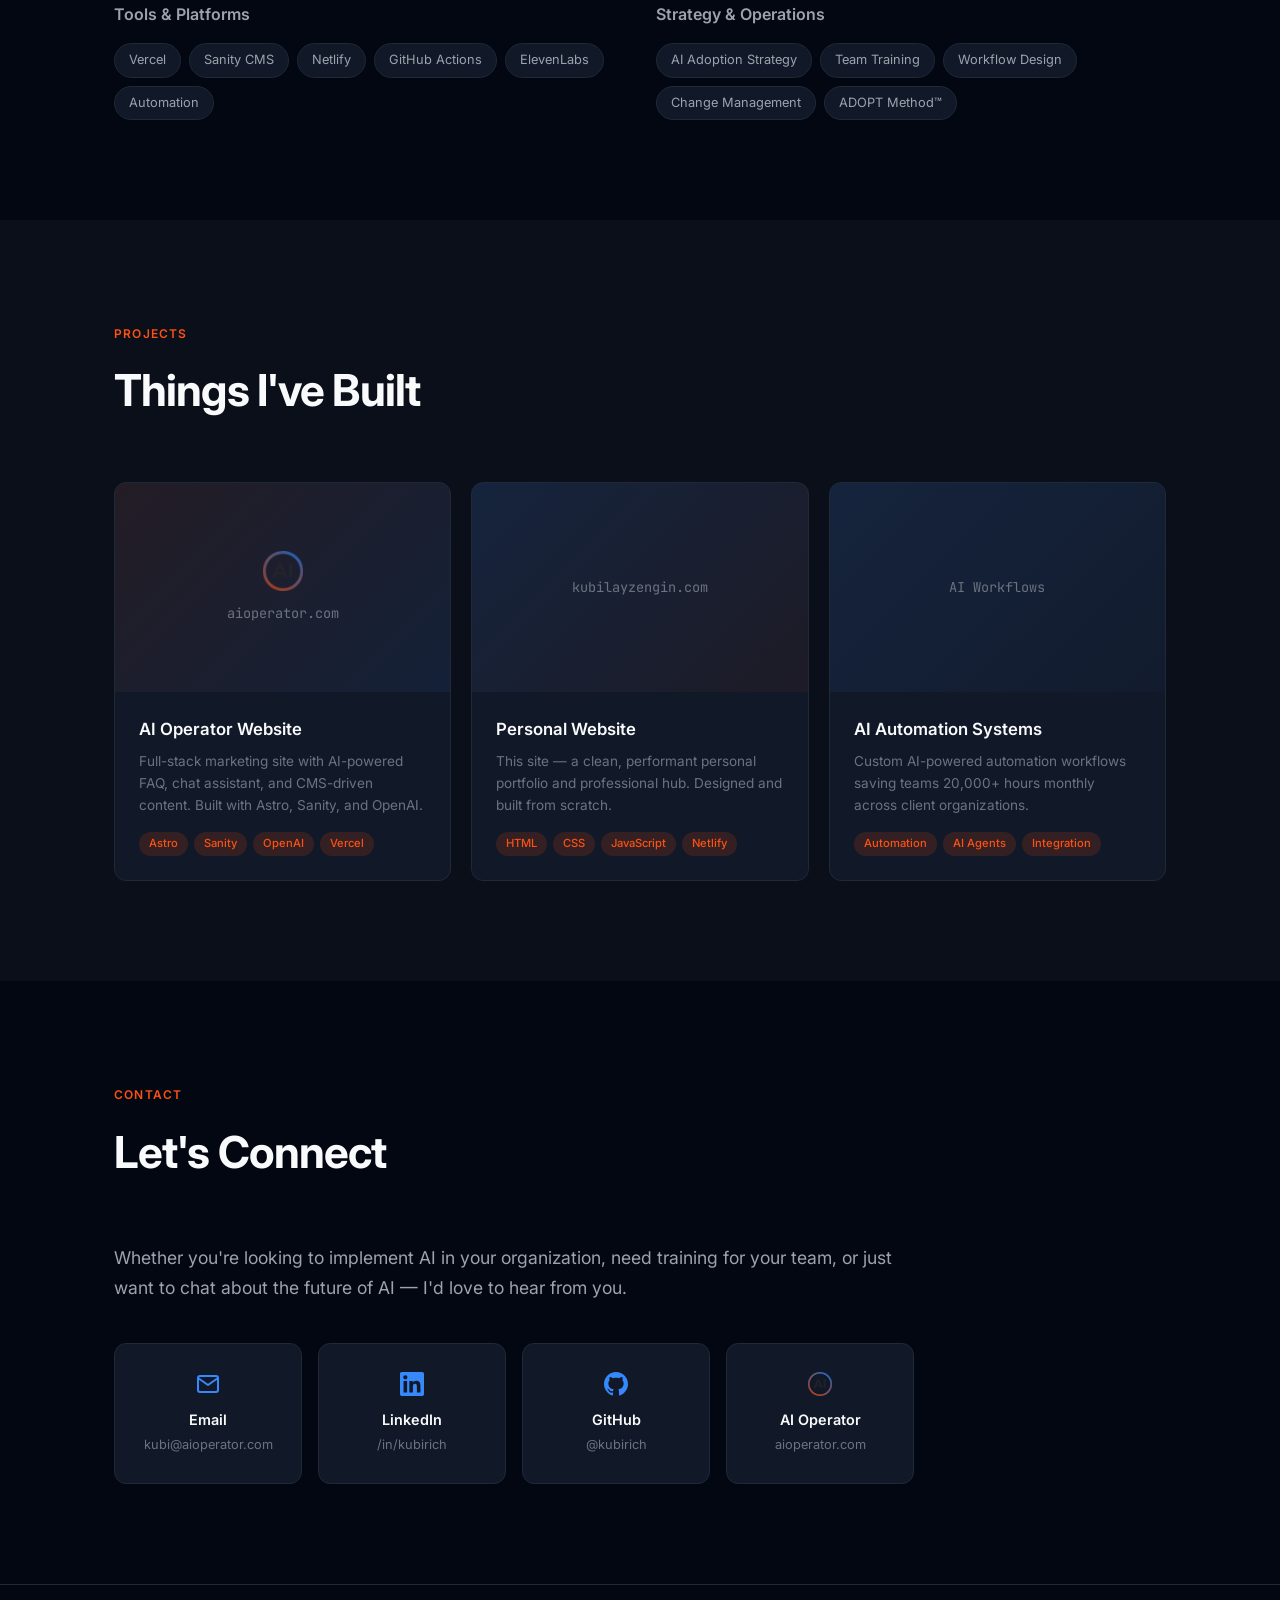
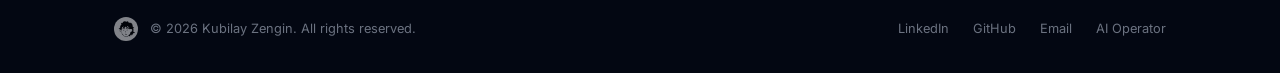
==== commit 55470562: "Revamp website with new color scheme, avatar, and AI Operator branding - New colors: #FB5113 orange," ====
--- a/index.html
+++ b/index.html
@@ -3,32 +3,42 @@
 <head>
   <meta charset="UTF-8">
   <meta name="viewport" content="width=device-width, initial-scale=1.0">
-  <title>Kubilay Zengin | AI Operations Lead</title>
-  <meta name="description" content="Kubilay Zengin (Kubi Rich) — AI Operations Lead at AI Operator. Helping organizations adopt AI through training, transformation, and hands-on operations.">
-  <meta name="keywords" content="Kubilay Zengin, Kubi Rich, AI Operations, AI Operator, AI Training, AI Transformation">
+  <title>Kubilay Zengin — AI Operations Lead & Developer</title>
+  <meta name="description" content="Kubilay Zengin (Kubi Rich) is the AI Operations Lead at AI Operator. Specializing in AI training, workflow automation, and helping organizations adopt AI.">
+  <meta name="keywords" content="Kubilay Zengin, Kubi Rich, AI Operations, AI Operator, AI Training, AI Automation, Developer">
 
   <!-- Open Graph -->
-  <meta property="og:title" content="Kubilay Zengin | AI Operations Lead">
-  <meta property="og:description" content="AI Operations Lead at AI Operator. Helping organizations adopt AI through training, transformation, and hands-on operations.">
+  <meta property="og:title" content="Kubilay Zengin — AI Operations Lead & Developer">
+  <meta property="og:description" content="AI Operations Lead at AI Operator. Helping teams adopt AI through training, automation, and hands-on implementation.">
   <meta property="og:type" content="website">
   <meta property="og:url" content="https://kubilayzengin.com">
+  <meta property="og:image" content="https://kubilayzengin.com/assets/avatar.png">
 
   <!-- Twitter -->
-  <meta name="twitter:card" content="summary_large_image">
-  <meta name="twitter:title" content="Kubilay Zengin | AI Operations Lead">
-  <meta name="twitter:description" content="AI Operations Lead at AI Operator. Helping organizations adopt AI through training, transformation, and hands-on operations.">
+  <meta name="twitter:card" content="summary">
+  <meta name="twitter:title" content="Kubilay Zengin — AI Operations Lead & Developer">
+  <meta name="twitter:description" content="AI Operations Lead at AI Operator. Helping teams adopt AI through training, automation, and hands-on implementation.">
+  <meta name="twitter:image" content="https://kubilayzengin.com/assets/avatar.png">
+
+  <!-- Favicon -->
+  <link rel="icon" type="image/png" sizes="32x32" href="assets/favicon-32x32.png">
+  <link rel="icon" type="image/png" sizes="16x16" href="assets/favicon-16x16.png">
+  <link rel="apple-touch-icon" sizes="180x180" href="assets/apple-touch-icon.png">
 
   <link rel="canonical" href="https://kubilayzengin.com">
   <link rel="preconnect" href="https://fonts.googleapis.com">
   <link rel="preconnect" href="https://fonts.gstatic.com" crossorigin>
-  <link href="https://fonts.googleapis.com/css2?family=Inter:wght@300;400;500;600;700&family=JetBrains+Mono:wght@400;500&display=swap" rel="stylesheet">
+  <link href="https://fonts.googleapis.com/css2?family=Inter:wght@300;400;500;600;700;800&family=JetBrains+Mono:wght@400;500;700&display=swap" rel="stylesheet">
   <link rel="stylesheet" href="style.css">
 </head>
 <body>
   <!-- Navigation -->
   <nav class="nav" id="nav">
     <div class="nav-inner">
-      <a href="#" class="nav-logo">KZ</a>
+      <a href="#" class="nav-logo">
+        <img src="assets/avatar.png" alt="KZ" class="nav-avatar">
+        <span>Kubi Rich</span>
+      </a>
       <div class="nav-links" id="nav-links">
         <a href="#about">About</a>
         <a href="#work">Work</a>
@@ -47,32 +57,44 @@
   <!-- Hero -->
   <section class="hero">
     <div class="container">
-      <div class="hero-content">
-        <div class="hero-badge">AI Operations Lead</div>
-        <h1>Kubilay Zengin</h1>
-        <p class="hero-subtitle">Building the bridge between <span class="gradient-text">human potential</span> and <span class="gradient-text">AI capability</span></p>
-        <p class="hero-description">I help organizations move from AI uncertainty to practical execution. As AI Operations Lead at AI Operator, I work at the intersection of strategy, training, and hands-on implementation.</p>
-        <div class="hero-actions">
-          <a href="#contact" class="btn btn-primary">Get in Touch</a>
-          <a href="#work" class="btn btn-secondary">See My Work</a>
-        </div>
-        <div class="hero-stats">
-          <div class="stat">
-            <span class="stat-number">1,000+</span>
-            <span class="stat-label">Professionals Trained</span>
-          </div>
-          <div class="stat">
-            <span class="stat-number">20,000+</span>
-            <span class="stat-label">Hours Saved Monthly</span>
-          </div>
-          <div class="stat">
-            <span class="stat-number">$27.5M+</span>
-            <span class="stat-label">Business Value Impacted</span>
+      <div class="hero-layout">
+        <div class="hero-content">
+          <div class="hero-badge">AI Operations Lead @ AI Operator</div>
+          <h1>Hi, I'm <span class="text-orange">Kubilay</span> Zengin</h1>
+          <p class="hero-subtitle">Building the bridge between <span class="text-blue">human potential</span> and <span class="text-orange">AI capability</span></p>
+          <p class="hero-description">I help organizations move from AI uncertainty to practical execution. Working at the intersection of strategy, training, and hands-on implementation to make AI work for real teams.</p>
+          <div class="hero-actions">
+            <a href="#contact" class="btn btn-primary">Get in Touch</a>
+            <a href="#work" class="btn btn-secondary">See My Work</a>
+            <a href="https://linkedin.com/in/kubirich" target="_blank" rel="noopener" class="btn btn-ghost">
+              <svg width="18" height="18" viewBox="0 0 24 24" fill="currentColor"><path d="M20.447 20.452h-3.554v-5.569c0-1.328-.027-3.037-1.852-3.037-1.853 0-2.136 1.445-2.136 2.939v5.667H9.351V9h3.414v1.561h.046c.477-.9 1.637-1.85 3.37-1.85 3.601 0 4.267 2.37 4.267 5.455v6.286zM5.337 7.433c-1.144 0-2.063-.926-2.063-2.065 0-1.138.92-2.063 2.063-2.063 1.14 0 2.064.925 2.064 2.063 0 1.139-.925 2.065-2.064 2.065zm1.782 13.019H3.555V9h3.564v11.452zM22.225 0H1.771C.792 0 0 .774 0 1.729v20.542C0 23.227.792 24 1.771 24h20.451C23.2 24 24 23.227 24 22.271V1.729C24 .774 23.2 0 22.222 0h.003z"/></svg>
+              LinkedIn
+            </a>
+          </div>
+          <div class="hero-stats">
+            <div class="stat">
+              <span class="stat-number">1,000+</span>
+              <span class="stat-label">Professionals Trained</span>
+            </div>
+            <div class="stat">
+              <span class="stat-number">20,000+</span>
+              <span class="stat-label">Hours Saved Monthly</span>
+            </div>
+            <div class="stat">
+              <span class="stat-number">$27.5M+</span>
+              <span class="stat-label">Business Value Impacted</span>
+            </div>
+          </div>
+        </div>
+        <div class="hero-visual">
+          <div class="hero-avatar-wrapper">
+            <img src="assets/avatar.png" alt="Kubilay Zengin" class="hero-avatar">
           </div>
         </div>
       </div>
     </div>
     <div class="hero-glow"></div>
+    <div class="hero-glow-2"></div>
   </section>
 
   <!-- About -->
@@ -85,22 +107,28 @@
       <div class="about-grid">
         <div class="about-text">
           <p>I'm <strong>Kubilay Zengin</strong>, also known as <strong>Kubi Rich</strong> — an AI operations specialist passionate about making artificial intelligence work for real people and real businesses.</p>
-          <p>As the <strong>AI Operations Lead at AI Operator</strong>, I work alongside founder Tim Cakir and a talented team to deliver AI training, consulting, and transformation programs. We've built a methodology — the <strong>ADOPT Method&trade;</strong> — that takes organizations from "where do we even start with AI?" to measurable, operational results.</p>
+          <p>As the <strong>AI Operations Lead at <a href="https://aioperator.com" target="_blank" rel="noopener">AI Operator</a></strong>, I work alongside founder Tim Cakir and a talented team to deliver AI training, consulting, and transformation programs. We've built a methodology — the <strong>ADOPT Method&trade;</strong> — that takes organizations from "where do we even start with AI?" to measurable, operational results.</p>
           <p>My work spans the full spectrum: from hands-on prompt engineering and workflow automation to strategic AI adoption planning and team training. I believe the future belongs to those who learn to work <em>with</em> AI, not against it.</p>
         </div>
         <div class="about-details">
           <div class="detail-card">
-            <div class="detail-icon">&#9881;</div>
+            <div class="detail-icon">
+              <svg width="24" height="24" viewBox="0 0 24 24" fill="none" stroke="currentColor" stroke-width="2" stroke-linecap="round" stroke-linejoin="round"><circle cx="12" cy="12" r="3"/><path d="M19.4 15a1.65 1.65 0 0 0 .33 1.82l.06.06a2 2 0 0 1 0 2.83 2 2 0 0 1-2.83 0l-.06-.06a1.65 1.65 0 0 0-1.82-.33 1.65 1.65 0 0 0-1 1.51V21a2 2 0 0 1-2 2 2 2 0 0 1-2-2v-.09A1.65 1.65 0 0 0 9 19.4a1.65 1.65 0 0 0-1.82.33l-.06.06a2 2 0 0 1-2.83 0 2 2 0 0 1 0-2.83l.06-.06A1.65 1.65 0 0 0 4.68 15a1.65 1.65 0 0 0-1.51-1H3a2 2 0 0 1-2-2 2 2 0 0 1 2-2h.09A1.65 1.65 0 0 0 4.6 9a1.65 1.65 0 0 0-.33-1.82l-.06-.06a2 2 0 0 1 0-2.83 2 2 0 0 1 2.83 0l.06.06A1.65 1.65 0 0 0 9 4.68a1.65 1.65 0 0 0 1-1.51V3a2 2 0 0 1 2-2 2 2 0 0 1 2 2v.09a1.65 1.65 0 0 0 1 1.51 1.65 1.65 0 0 0 1.82-.33l.06-.06a2 2 0 0 1 2.83 0 2 2 0 0 1 0 2.83l-.06.06a1.65 1.65 0 0 0-.33 1.82V9a1.65 1.65 0 0 0 1.51 1H21a2 2 0 0 1 2 2 2 2 0 0 1-2 2h-.09a1.65 1.65 0 0 0-1.51 1z"/></svg>
+            </div>
             <h3>Operations</h3>
             <p>Designing and implementing AI-powered workflows that actually ship</p>
           </div>
           <div class="detail-card">
-            <div class="detail-icon">&#9733;</div>
+            <div class="detail-icon">
+              <svg width="24" height="24" viewBox="0 0 24 24" fill="none" stroke="currentColor" stroke-width="2" stroke-linecap="round" stroke-linejoin="round"><path d="M17 21v-2a4 4 0 0 0-4-4H5a4 4 0 0 0-4 4v2"/><circle cx="9" cy="7" r="4"/><path d="M23 21v-2a4 4 0 0 0-3-3.87"/><path d="M16 3.13a4 4 0 0 1 0 7.75"/></svg>
+            </div>
             <h3>Training</h3>
             <p>Teaching teams to leverage AI tools confidently and effectively</p>
           </div>
           <div class="detail-card">
-            <div class="detail-icon">&#9889;</div>
+            <div class="detail-icon">
+              <svg width="24" height="24" viewBox="0 0 24 24" fill="none" stroke="currentColor" stroke-width="2" stroke-linecap="round" stroke-linejoin="round"><polygon points="12 2 2 7 12 12 22 7 12 2"/><polyline points="2 17 12 22 22 17"/><polyline points="2 12 12 17 22 12"/></svg>
+            </div>
             <h3>Strategy</h3>
             <p>Helping leaders build practical AI adoption roadmaps</p>
           </div>
@@ -110,7 +138,7 @@
   </section>
 
   <!-- Work / AI Operator -->
-  <section class="section section-dark" id="work">
+  <section class="section section-alt" id="work">
     <div class="container">
       <div class="section-header">
         <span class="section-tag">Work</span>
@@ -118,6 +146,9 @@
       </div>
       <div class="work-content">
         <div class="work-intro">
+          <a href="https://aioperator.com" target="_blank" rel="noopener" class="aio-logo-link">
+            <img src="assets/aio-logo-light.svg" alt="AI Operator" class="aio-logo">
+          </a>
           <p class="work-tagline">Human + AI Training & Transformation</p>
           <p><a href="https://aioperator.com" target="_blank" rel="noopener">AI Operator</a> is where I do my best work. We're a training and transformation company helping organizations develop real AI capabilities — not just hype, but measurable outcomes.</p>
         </div>
@@ -227,7 +258,7 @@
   </section>
 
   <!-- Projects -->
-  <section class="section section-dark" id="projects">
+  <section class="section section-alt" id="projects">
     <div class="container">
       <div class="section-header">
         <span class="section-tag">Projects</span>
@@ -236,7 +267,8 @@
       <div class="projects-grid">
         <a href="https://aioperator.com" target="_blank" rel="noopener" class="project-card">
           <div class="project-image">
-            <div class="project-placeholder">aioperator.com</div>
+            <img src="assets/aio-icon.svg" alt="AI Operator" class="project-logo">
+            <span class="project-placeholder">aioperator.com</span>
           </div>
           <div class="project-info">
             <h3>AI Operator Website</h3>
@@ -250,8 +282,8 @@
           </div>
         </a>
         <a href="https://kubilayzengin.com" class="project-card">
-          <div class="project-image">
-            <div class="project-placeholder">kubilayzengin.com</div>
+          <div class="project-image project-image-alt">
+            <span class="project-placeholder">kubilayzengin.com</span>
           </div>
           <div class="project-info">
             <h3>Personal Website</h3>
@@ -265,8 +297,8 @@
           </div>
         </a>
         <div class="project-card">
-          <div class="project-image">
-            <div class="project-placeholder">AI Workflows</div>
+          <div class="project-image project-image-blue">
+            <span class="project-placeholder">AI Workflows</span>
           </div>
           <div class="project-info">
             <h3>AI Automation Systems</h3>
@@ -293,22 +325,30 @@
         <p class="contact-intro">Whether you're looking to implement AI in your organization, need training for your team, or just want to chat about the future of AI — I'd love to hear from you.</p>
         <div class="contact-links">
           <a href="mailto:kubi@aioperator.com" class="contact-card">
-            <div class="contact-icon">&#9993;</div>
+            <div class="contact-icon">
+              <svg width="24" height="24" viewBox="0 0 24 24" fill="none" stroke="currentColor" stroke-width="2" stroke-linecap="round" stroke-linejoin="round"><path d="M4 4h16c1.1 0 2 .9 2 2v12c0 1.1-.9 2-2 2H4c-1.1 0-2-.9-2-2V6c0-1.1.9-2 2-2z"/><polyline points="22,6 12,13 2,6"/></svg>
+            </div>
             <h3>Email</h3>
             <p>kubi@aioperator.com</p>
           </a>
           <a href="https://linkedin.com/in/kubirich" target="_blank" rel="noopener" class="contact-card">
-            <div class="contact-icon">in</div>
+            <div class="contact-icon">
+              <svg width="24" height="24" viewBox="0 0 24 24" fill="currentColor"><path d="M20.447 20.452h-3.554v-5.569c0-1.328-.027-3.037-1.852-3.037-1.853 0-2.136 1.445-2.136 2.939v5.667H9.351V9h3.414v1.561h.046c.477-.9 1.637-1.85 3.37-1.85 3.601 0 4.267 2.37 4.267 5.455v6.286zM5.337 7.433c-1.144 0-2.063-.926-2.063-2.065 0-1.138.92-2.063 2.063-2.063 1.14 0 2.064.925 2.064 2.063 0 1.139-.925 2.065-2.064 2.065zm1.782 13.019H3.555V9h3.564v11.452zM22.225 0H1.771C.792 0 0 .774 0 1.729v20.542C0 23.227.792 24 1.771 24h20.451C23.2 24 24 23.227 24 22.271V1.729C24 .774 23.2 0 22.222 0h.003z"/></svg>
+            </div>
             <h3>LinkedIn</h3>
             <p>/in/kubirich</p>
           </a>
           <a href="https://github.com/kubirich" target="_blank" rel="noopener" class="contact-card">
-            <div class="contact-icon">&lt;/&gt;</div>
+            <div class="contact-icon">
+              <svg width="24" height="24" viewBox="0 0 24 24" fill="currentColor"><path d="M12 0c-6.626 0-12 5.373-12 12 0 5.302 3.438 9.8 8.207 11.387.599.111.793-.261.793-.577v-2.234c-3.338.726-4.033-1.416-4.033-1.416-.546-1.387-1.333-1.756-1.333-1.756-1.089-.745.083-.729.083-.729 1.205.084 1.839 1.237 1.839 1.237 1.07 1.834 2.807 1.304 3.492.997.107-.775.418-1.305.762-1.604-2.665-.305-5.467-1.334-5.467-5.931 0-1.311.469-2.381 1.236-3.221-.124-.303-.535-1.524.117-3.176 0 0 1.008-.322 3.301 1.23.957-.266 1.983-.399 3.003-.404 1.02.005 2.047.138 3.006.404 2.291-1.552 3.297-1.23 3.297-1.23.653 1.653.242 2.874.118 3.176.77.84 1.235 1.911 1.235 3.221 0 4.609-2.807 5.624-5.479 5.921.43.372.823 1.102.823 2.222v3.293c0 .319.192.694.801.576 4.765-1.589 8.199-6.086 8.199-11.386 0-6.627-5.373-12-12-12z"/></svg>
+            </div>
             <h3>GitHub</h3>
             <p>@kubirich</p>
           </a>
           <a href="https://aioperator.com" target="_blank" rel="noopener" class="contact-card">
-            <div class="contact-icon">&#9670;</div>
+            <div class="contact-icon">
+              <img src="assets/aio-icon.svg" alt="AI Operator" width="24" height="24">
+            </div>
             <h3>AI Operator</h3>
             <p>aioperator.com</p>
           </a>
@@ -321,10 +361,14 @@
   <footer class="footer">
     <div class="container">
       <div class="footer-inner">
-        <p>&copy; 2026 Kubilay Zengin. All rights reserved.</p>
+        <div class="footer-left">
+          <img src="assets/avatar.png" alt="KZ" class="footer-avatar">
+          <p>&copy; 2026 Kubilay Zengin. All rights reserved.</p>
+        </div>
         <div class="footer-links">
           <a href="https://linkedin.com/in/kubirich" target="_blank" rel="noopener">LinkedIn</a>
           <a href="https://github.com/kubirich" target="_blank" rel="noopener">GitHub</a>
+          <a href="mailto:kubi@aioperator.com">Email</a>
           <a href="https://aioperator.com" target="_blank" rel="noopener">AI Operator</a>
         </div>
       </div>
--- a/style.css
+++ b/style.css
@@ -6,18 +6,20 @@
 }
 
 :root {
-  --bg: #0a0a0b;
-  --bg-alt: #111113;
-  --surface: #1a1a1f;
-  --border: #2a2a30;
-  --text: #e4e4e7;
-  --text-muted: #a1a1aa;
-  --text-dim: #71717a;
-  --accent: #818cf8;
-  --accent-hover: #6366f1;
-  --accent-glow: rgba(129, 140, 248, 0.15);
-  --gradient-1: #818cf8;
-  --gradient-2: #c084fc;
+  --bg: #030712;
+  --bg-alt: #0a0f1a;
+  --surface: #111827;
+  --border: #1f2937;
+  --border-hover: #374151;
+  --text: #F9FAFB;
+  --text-muted: #9ca3af;
+  --text-dim: #6b7280;
+  --orange: #FB5113;
+  --orange-hover: #e04910;
+  --orange-glow: rgba(251, 81, 19, 0.15);
+  --blue: #3688FB;
+  --blue-hover: #2d75e0;
+  --blue-glow: rgba(54, 136, 251, 0.15);
   --radius: 12px;
   --radius-sm: 8px;
   --transition: 0.2s ease;
@@ -38,19 +40,27 @@
 }
 
 a {
-  color: var(--accent);
+  color: var(--blue);
   text-decoration: none;
   transition: color var(--transition);
 }
 
 a:hover {
-  color: var(--accent-hover);
+  color: var(--blue-hover);
 }
 
 .container {
   max-width: 1100px;
   margin: 0 auto;
   padding: 0 24px;
+}
+
+.text-orange {
+  color: var(--orange);
+}
+
+.text-blue {
+  color: var(--blue);
 }
 
 /* ===== Navigation ===== */
@@ -66,11 +76,11 @@
 }
 
 .nav.scrolled {
-  background: rgba(10, 10, 11, 0.85);
+  background: rgba(3, 7, 18, 0.9);
   backdrop-filter: blur(20px);
   -webkit-backdrop-filter: blur(20px);
   border-bottom: 1px solid var(--border);
-  padding: 12px 0;
+  padding: 10px 0;
 }
 
 .nav-inner {
@@ -83,14 +93,29 @@
 }
 
 .nav-logo {
-  font-size: 1.25rem;
-  font-weight: 700;
+  display: flex;
+  align-items: center;
+  gap: 10px;
+  font-size: 1rem;
+  font-weight: 600;
   color: var(--text);
-  letter-spacing: -0.02em;
+  letter-spacing: -0.01em;
 }
 
 .nav-logo:hover {
-  color: var(--accent);
+  color: var(--orange);
+}
+
+.nav-avatar {
+  width: 32px;
+  height: 32px;
+  border-radius: 50%;
+  border: 2px solid var(--border);
+  transition: border-color var(--transition);
+}
+
+.nav-logo:hover .nav-avatar {
+  border-color: var(--orange);
 }
 
 .nav-links {
@@ -136,66 +161,100 @@
   padding: 120px 0 80px;
 }
 
+.hero-layout {
+  display: flex;
+  align-items: center;
+  gap: 64px;
+}
+
 .hero-content {
-  max-width: 720px;
+  flex: 1;
+  max-width: 640px;
+}
+
+.hero-visual {
+  flex-shrink: 0;
+}
+
+.hero-avatar-wrapper {
+  width: 220px;
+  height: 220px;
+  border-radius: 50%;
+  background: linear-gradient(135deg, var(--orange), var(--blue));
+  padding: 4px;
+  animation: fadeUp 0.6s ease 0.3s forwards;
+  opacity: 0;
+}
+
+.hero-avatar {
+  width: 100%;
+  height: 100%;
+  border-radius: 50%;
+  object-fit: cover;
+  background: var(--bg);
+  border: 4px solid var(--bg);
 }
 
 .hero-badge {
   display: inline-block;
   padding: 6px 16px;
-  background: var(--accent-glow);
-  border: 1px solid rgba(129, 140, 248, 0.2);
+  background: var(--orange-glow);
+  border: 1px solid rgba(251, 81, 19, 0.25);
   border-radius: 100px;
   font-size: 0.8rem;
   font-weight: 500;
-  color: var(--accent);
+  color: var(--orange);
   margin-bottom: 24px;
   letter-spacing: 0.02em;
 }
 
 .hero h1 {
-  font-size: clamp(2.75rem, 6vw, 4.5rem);
-  font-weight: 700;
+  font-size: clamp(2.5rem, 5.5vw, 4rem);
+  font-weight: 800;
   letter-spacing: -0.03em;
   line-height: 1.1;
   margin-bottom: 20px;
 }
 
 .hero-subtitle {
-  font-size: clamp(1.125rem, 2.5vw, 1.375rem);
+  font-size: clamp(1.05rem, 2.2vw, 1.25rem);
   color: var(--text-muted);
   line-height: 1.5;
   margin-bottom: 16px;
 }
 
-.gradient-text {
-  background: linear-gradient(135deg, var(--gradient-1), var(--gradient-2));
-  -webkit-background-clip: text;
-  -webkit-text-fill-color: transparent;
-  background-clip: text;
-}
-
 .hero-description {
-  font-size: 1rem;
+  font-size: 0.95rem;
   color: var(--text-dim);
   line-height: 1.7;
   margin-bottom: 32px;
-  max-width: 600px;
+  max-width: 560px;
 }
 
 .hero-actions {
   display: flex;
   gap: 12px;
   margin-bottom: 56px;
+  flex-wrap: wrap;
 }
 
 .hero-glow {
   position: absolute;
-  top: 20%;
-  right: -10%;
-  width: 500px;
-  height: 500px;
-  background: radial-gradient(circle, rgba(129, 140, 248, 0.08), transparent 70%);
+  top: 15%;
+  right: 5%;
+  width: 400px;
+  height: 400px;
+  background: radial-gradient(circle, rgba(251, 81, 19, 0.06), transparent 70%);
+  pointer-events: none;
+}
+
+.hero-glow-2 {
+  position: absolute;
+  bottom: 10%;
+  left: -5%;
+  width: 400px;
+  height: 400px;
+  background: radial-gradient(circle, rgba(54, 136, 251, 0.05), transparent 70%);
   pointer-events: none;
 }
 
@@ -203,8 +262,9 @@
 .btn {
   display: inline-flex;
   align-items: center;
-  padding: 12px 28px;
-  font-size: 0.9rem;
+  gap: 8px;
+  padding: 12px 24px;
+  font-size: 0.875rem;
   font-weight: 500;
   border-radius: var(--radius-sm);
   transition: all var(--transition);
@@ -214,26 +274,42 @@
 }
 
 .btn-primary {
-  background: var(--accent);
+  background: var(--orange);
   color: #fff;
 }
 
 .btn-primary:hover {
-  background: var(--accent-hover);
+  background: var(--orange-hover);
   color: #fff;
   transform: translateY(-1px);
-  box-shadow: 0 4px 20px rgba(129, 140, 248, 0.3);
+  box-shadow: 0 4px 20px rgba(251, 81, 19, 0.3);
 }
 
 .btn-secondary {
+  background: var(--blue);
+  color: #fff;
+}
+
+.btn-secondary:hover {
+  background: var(--blue-hover);
+  color: #fff;
+  transform: translateY(-1px);
+  box-shadow: 0 4px 20px rgba(54, 136, 251, 0.3);
+}
+
+.btn-ghost {
   background: transparent;
   color: var(--text-muted);
   border: 1px solid var(--border);
 }
 
-.btn-secondary:hover {
+.btn-ghost:hover {
   color: var(--text);
-  border-color: var(--text-dim);
+  border-color: var(--border-hover);
+}
+
+.btn-ghost svg {
+  opacity: 0.7;
 }
 
 /* ===== Stats ===== */
@@ -251,7 +327,7 @@
   font-size: 1.5rem;
   font-weight: 700;
   font-family: 'JetBrains Mono', monospace;
-  background: linear-gradient(135deg, var(--gradient-1), var(--gradient-2));
+  background: linear-gradient(135deg, var(--orange), var(--blue));
   -webkit-background-clip: text;
   -webkit-text-fill-color: transparent;
   background-clip: text;
@@ -269,7 +345,7 @@
   padding: 100px 0;
 }
 
-.section-dark {
+.section-alt {
   background: var(--bg-alt);
 }
 
@@ -283,7 +359,7 @@
   font-weight: 600;
   text-transform: uppercase;
   letter-spacing: 0.1em;
-  color: var(--accent);
+  color: var(--orange);
   margin-bottom: 12px;
 }
 
@@ -326,13 +402,19 @@
 }
 
 .detail-card:hover {
-  border-color: rgba(129, 140, 248, 0.3);
+  border-color: var(--orange);
   transform: translateY(-2px);
+  box-shadow: 0 8px 24px rgba(251, 81, 19, 0.08);
 }
 
 .detail-icon {
-  font-size: 1.25rem;
-  margin-bottom: 8px;
+  margin-bottom: 12px;
+  color: var(--orange);
+}
+
+.detail-icon svg {
+  width: 24px;
+  height: 24px;
 }
 
 .detail-card h3 {
@@ -352,17 +434,30 @@
   max-width: 640px;
 }
 
+.aio-logo-link {
+  display: inline-block;
+  margin-bottom: 16px;
+}
+
+.aio-logo {
+  height: 36px;
+  width: auto;
+  opacity: 0.9;
+  transition: opacity var(--transition);
+}
+
+.aio-logo-link:hover .aio-logo {
+  opacity: 1;
+}
+
 .work-tagline {
-  font-size: 1.25rem;
+  font-size: 1.125rem;
   font-weight: 600;
   margin-bottom: 12px;
-  background: linear-gradient(135deg, var(--gradient-1), var(--gradient-2));
-  -webkit-background-clip: text;
-  -webkit-text-fill-color: transparent;
-  background-clip: text;
-}
-
-.work-intro p:last-child {
+  color: var(--blue);
+}
+
+.work-intro > p:last-child {
   color: var(--text-muted);
   line-height: 1.7;
 }
@@ -375,7 +470,7 @@
 }
 
 .method-card {
-  padding: 24px 20px;
+  padding: 24px 16px;
   background: var(--surface);
   border: 1px solid var(--border);
   border-radius: var(--radius);
@@ -384,7 +479,7 @@
 }
 
 .method-card:hover {
-  border-color: rgba(129, 140, 248, 0.3);
+  border-color: var(--blue);
   transform: translateY(-2px);
 }
 
@@ -392,12 +487,12 @@
   font-family: 'JetBrains Mono', monospace;
   font-size: 1.5rem;
   font-weight: 700;
-  color: var(--accent);
+  color: var(--orange);
   margin-bottom: 8px;
 }
 
 .method-card h3 {
-  font-size: 0.875rem;
+  font-size: 0.85rem;
   font-weight: 600;
   margin-bottom: 6px;
 }
@@ -429,7 +524,7 @@
 }
 
 .service:hover {
-  border-color: rgba(129, 140, 248, 0.3);
+  border-color: var(--blue);
 }
 
 .service h4 {
@@ -475,7 +570,7 @@
 }
 
 .tag:hover {
-  border-color: rgba(129, 140, 248, 0.3);
+  border-color: var(--orange);
   color: var(--text);
 }
 
@@ -497,23 +592,39 @@
 }
 
 .project-card:hover {
-  border-color: rgba(129, 140, 248, 0.3);
+  border-color: var(--orange);
   transform: translateY(-4px);
-  box-shadow: 0 12px 40px rgba(0, 0, 0, 0.3);
+  box-shadow: 0 12px 40px rgba(0, 0, 0, 0.4);
   color: inherit;
 }
 
 .project-image {
   aspect-ratio: 16/10;
-  background: linear-gradient(135deg, rgba(129, 140, 248, 0.1), rgba(192, 132, 252, 0.1));
-  display: flex;
+  background: linear-gradient(135deg, rgba(251, 81, 19, 0.08), rgba(54, 136, 251, 0.08));
+  display: flex;
+  flex-direction: column;
   align-items: center;
   justify-content: center;
+  gap: 12px;
+}
+
+.project-image-alt {
+  background: linear-gradient(135deg, rgba(54, 136, 251, 0.1), rgba(251, 81, 19, 0.05));
+}
+
+.project-image-blue {
+  background: linear-gradient(135deg, rgba(54, 136, 251, 0.1), rgba(54, 136, 251, 0.03));
+}
+
+.project-logo {
+  width: 40px;
+  height: 40px;
+  opacity: 0.6;
 }
 
 .project-placeholder {
   font-family: 'JetBrains Mono', monospace;
-  font-size: 0.9rem;
+  font-size: 0.85rem;
   color: var(--text-dim);
 }
 
@@ -522,7 +633,7 @@
 }
 
 .project-info h3 {
-  font-size: 1.1rem;
+  font-size: 1.05rem;
   font-weight: 600;
   margin-bottom: 8px;
 }
@@ -542,10 +653,10 @@
 
 .project-tags span {
   padding: 3px 10px;
-  background: rgba(129, 140, 248, 0.1);
+  background: var(--orange-glow);
   border-radius: 100px;
   font-size: 0.7rem;
-  color: var(--accent);
+  color: var(--orange);
   font-weight: 500;
 }
 
@@ -578,16 +689,21 @@
 }
 
 .contact-card:hover {
-  border-color: rgba(129, 140, 248, 0.3);
+  border-color: var(--orange);
   transform: translateY(-2px);
+  box-shadow: 0 8px 24px rgba(251, 81, 19, 0.08);
   color: inherit;
 }
 
 .contact-icon {
-  font-size: 1.5rem;
-  font-weight: 700;
   margin-bottom: 12px;
-  color: var(--accent);
+  color: var(--blue);
+  display: flex;
+  justify-content: center;
+}
+
+.contact-icon img {
+  opacity: 0.7;
 }
 
 .contact-card h3 {
@@ -611,6 +727,19 @@
   display: flex;
   align-items: center;
   justify-content: space-between;
+}
+
+.footer-left {
+  display: flex;
+  align-items: center;
+  gap: 12px;
+}
+
+.footer-avatar {
+  width: 24px;
+  height: 24px;
+  border-radius: 50%;
+  opacity: 0.5;
 }
 
 .footer-inner p {
@@ -657,9 +786,9 @@
 .hero-badge { animation-delay: 0.1s; }
 .hero h1 { animation-delay: 0.2s; }
 .hero-subtitle { animation-delay: 0.3s; }
-.hero-description { animation-delay: 0.4s; }
-.hero-actions { animation-delay: 0.5s; }
-.hero-stats { animation-delay: 0.6s; }
+.hero-description { animation-delay: 0.35s; }
+.hero-actions { animation-delay: 0.4s; }
+.hero-stats { animation-delay: 0.5s; }
 
 /* ===== Responsive ===== */
 @media (max-width: 768px) {
@@ -670,7 +799,7 @@
     left: 0;
     right: 0;
     flex-direction: column;
-    background: rgba(10, 10, 11, 0.95);
+    background: rgba(3, 7, 18, 0.95);
     backdrop-filter: blur(20px);
     padding: 16px 24px;
     gap: 16px;
@@ -690,9 +819,29 @@
     min-height: auto;
   }
 
+  .hero-layout {
+    flex-direction: column-reverse;
+    gap: 32px;
+    text-align: center;
+  }
+
+  .hero-avatar-wrapper {
+    width: 160px;
+    height: 160px;
+  }
+
+  .hero-description {
+    max-width: 100%;
+  }
+
+  .hero-actions {
+    justify-content: center;
+  }
+
   .hero-stats {
     flex-direction: column;
     gap: 20px;
+    align-items: center;
   }
 
   .about-grid {
@@ -728,10 +877,12 @@
 
   .hero-actions {
     flex-direction: column;
+    align-items: center;
   }
 
   .btn {
     justify-content: center;
+    width: 100%;
   }
 }
 
@@ -753,4 +904,9 @@
     align-items: baseline;
     gap: 8px;
   }
-}
+
+  .hero-avatar-wrapper {
+    width: 130px;
+    height: 130px;
+  }
+}
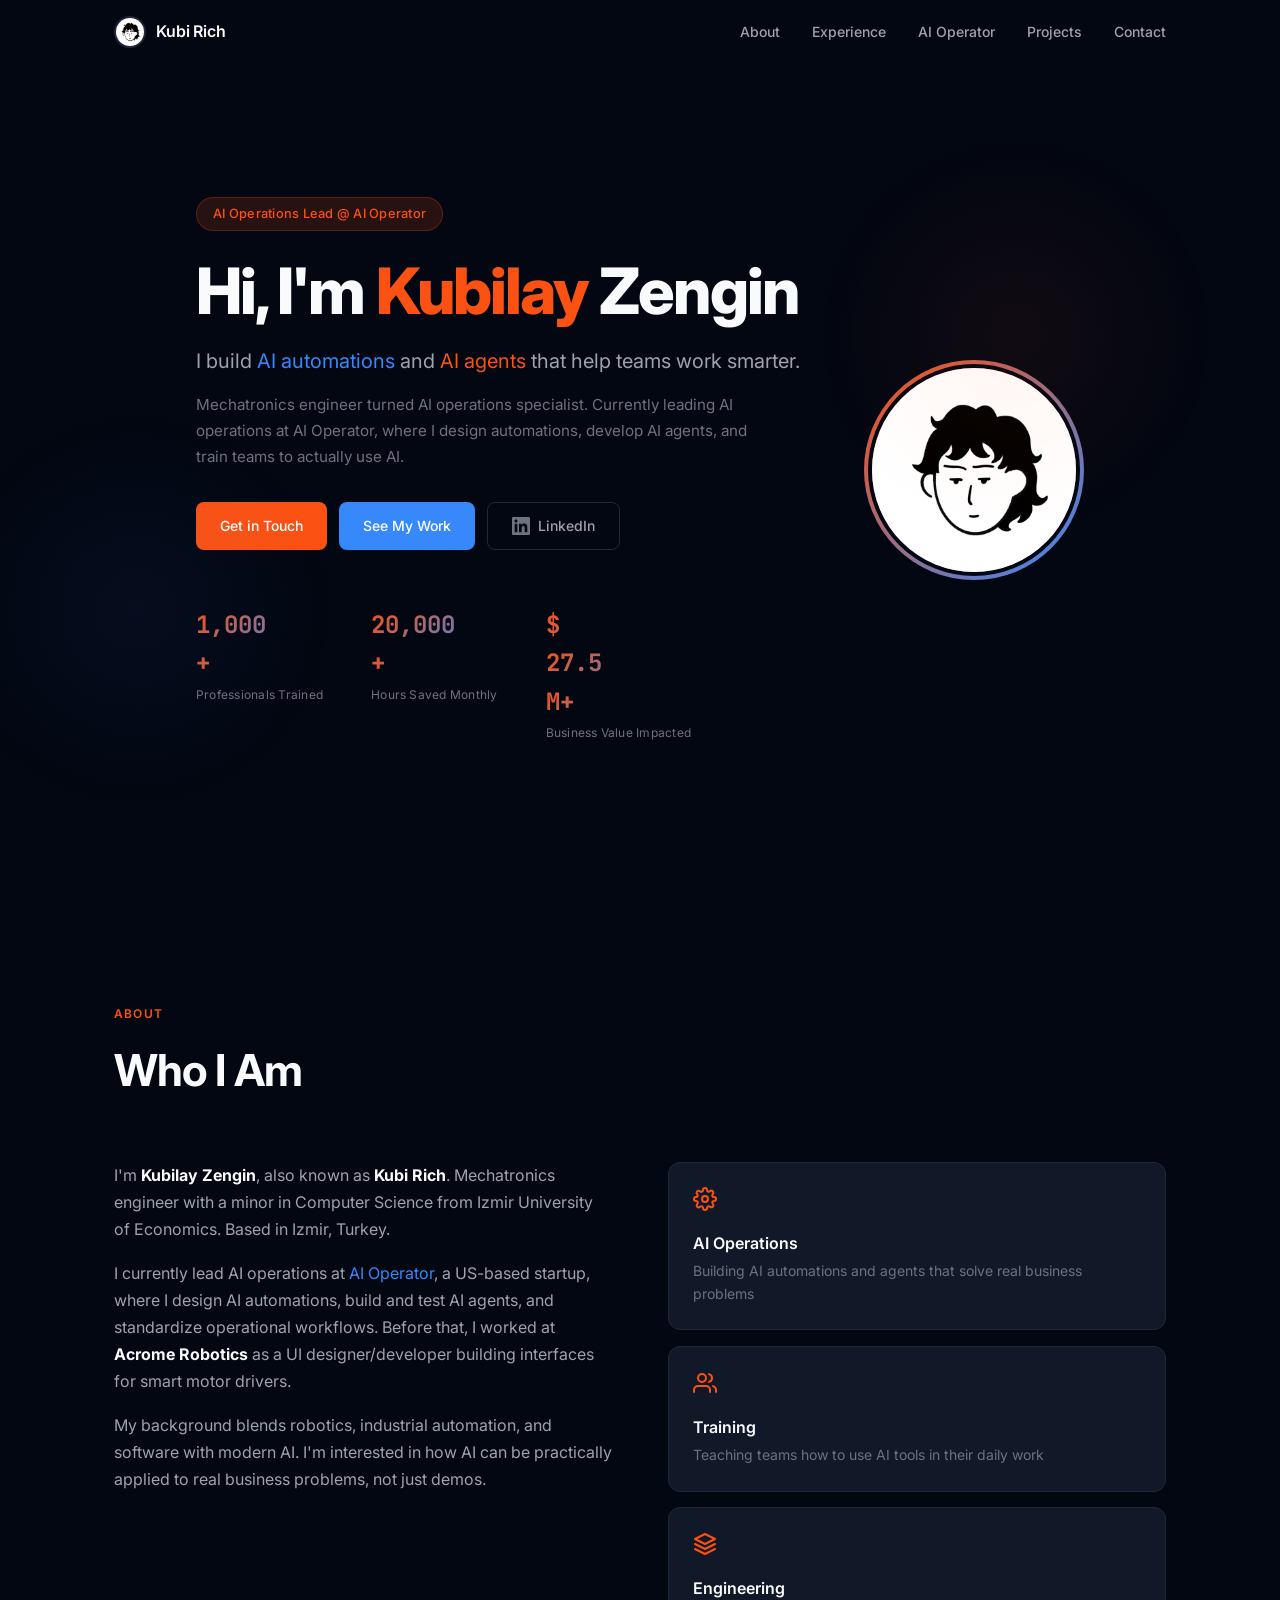
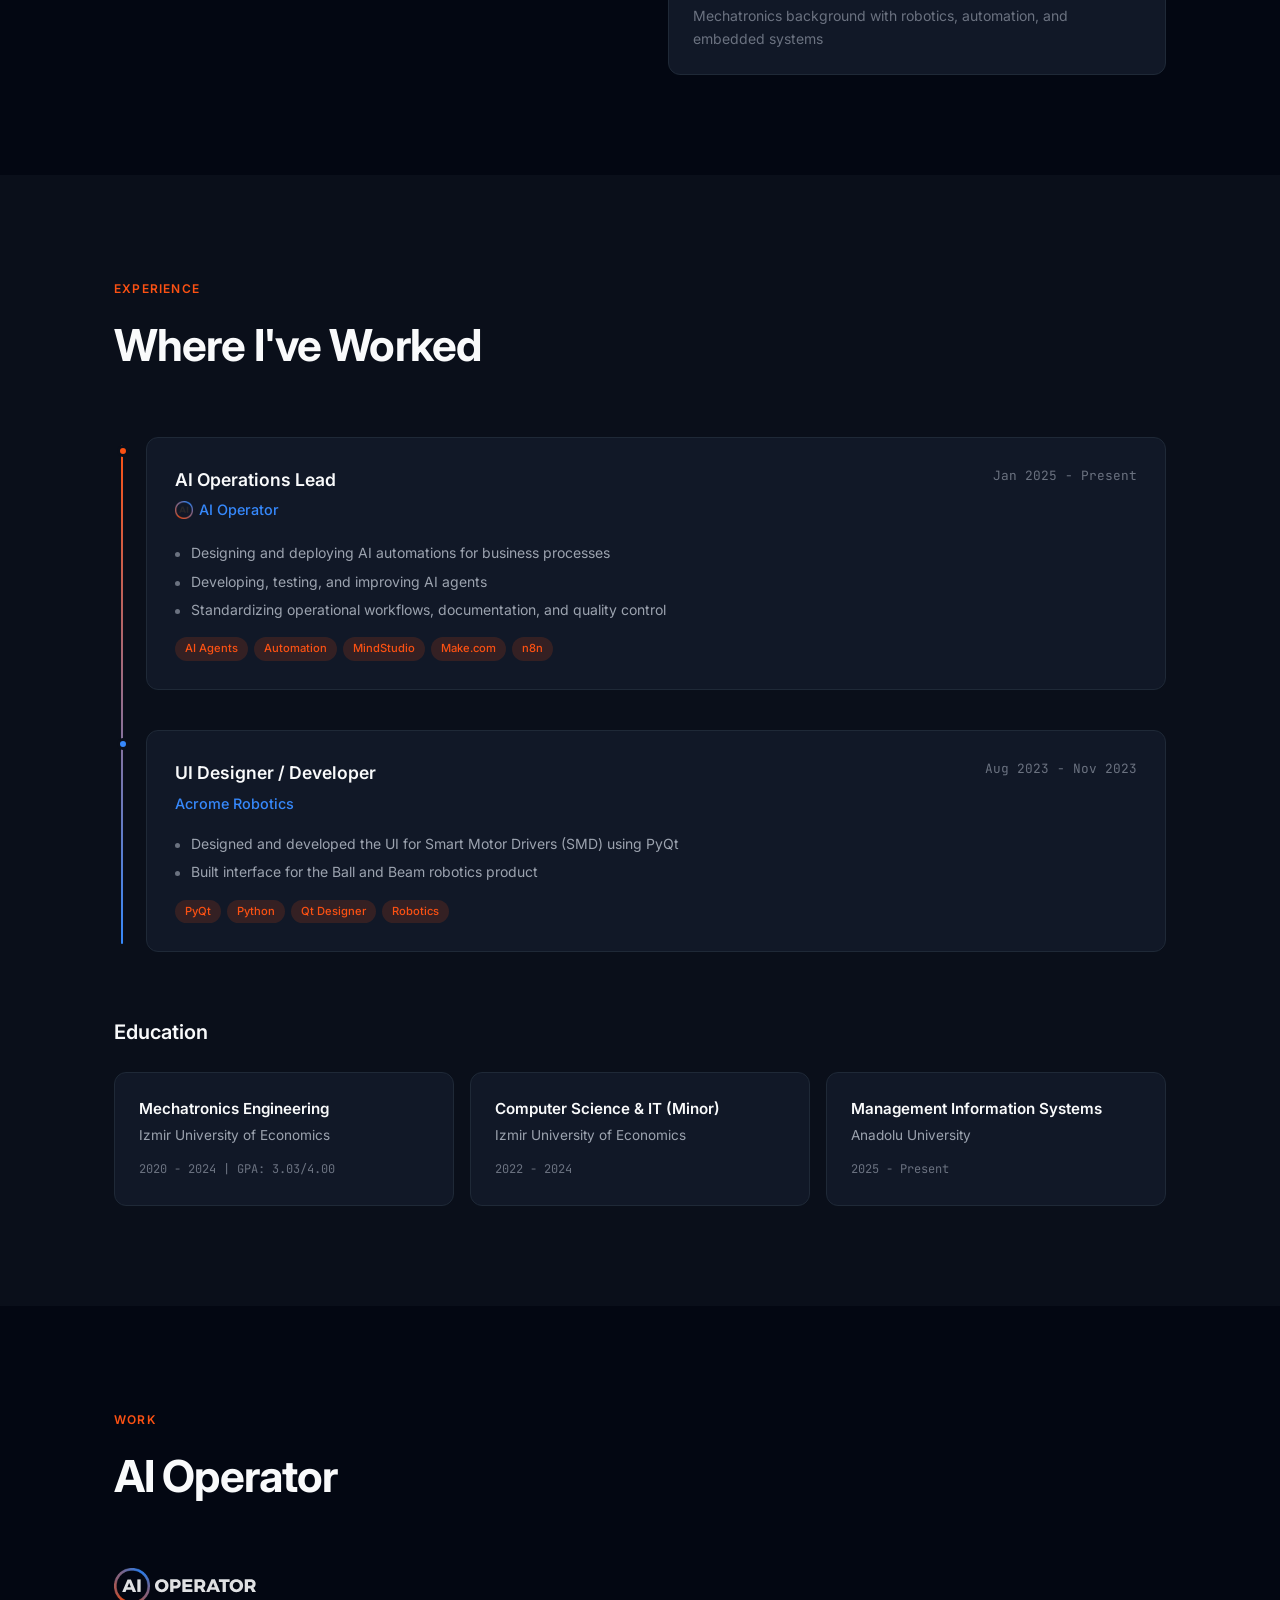
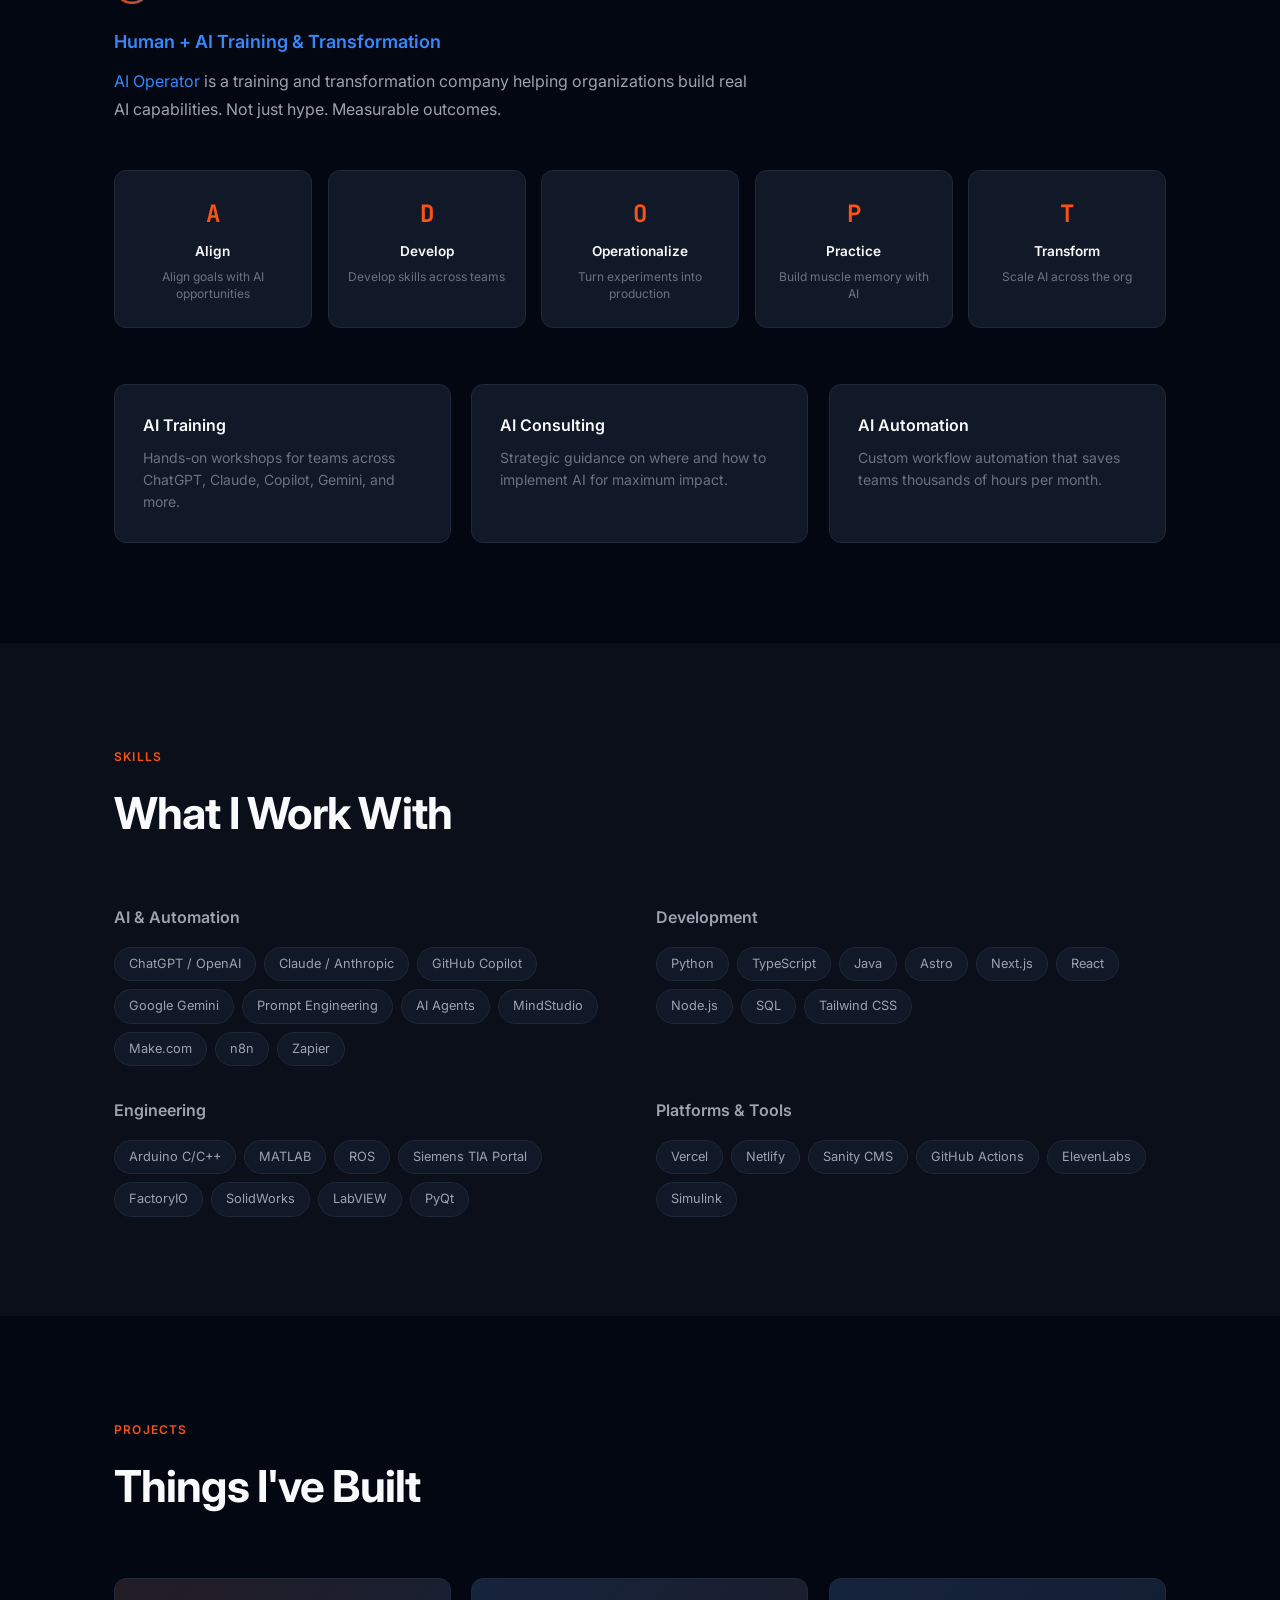
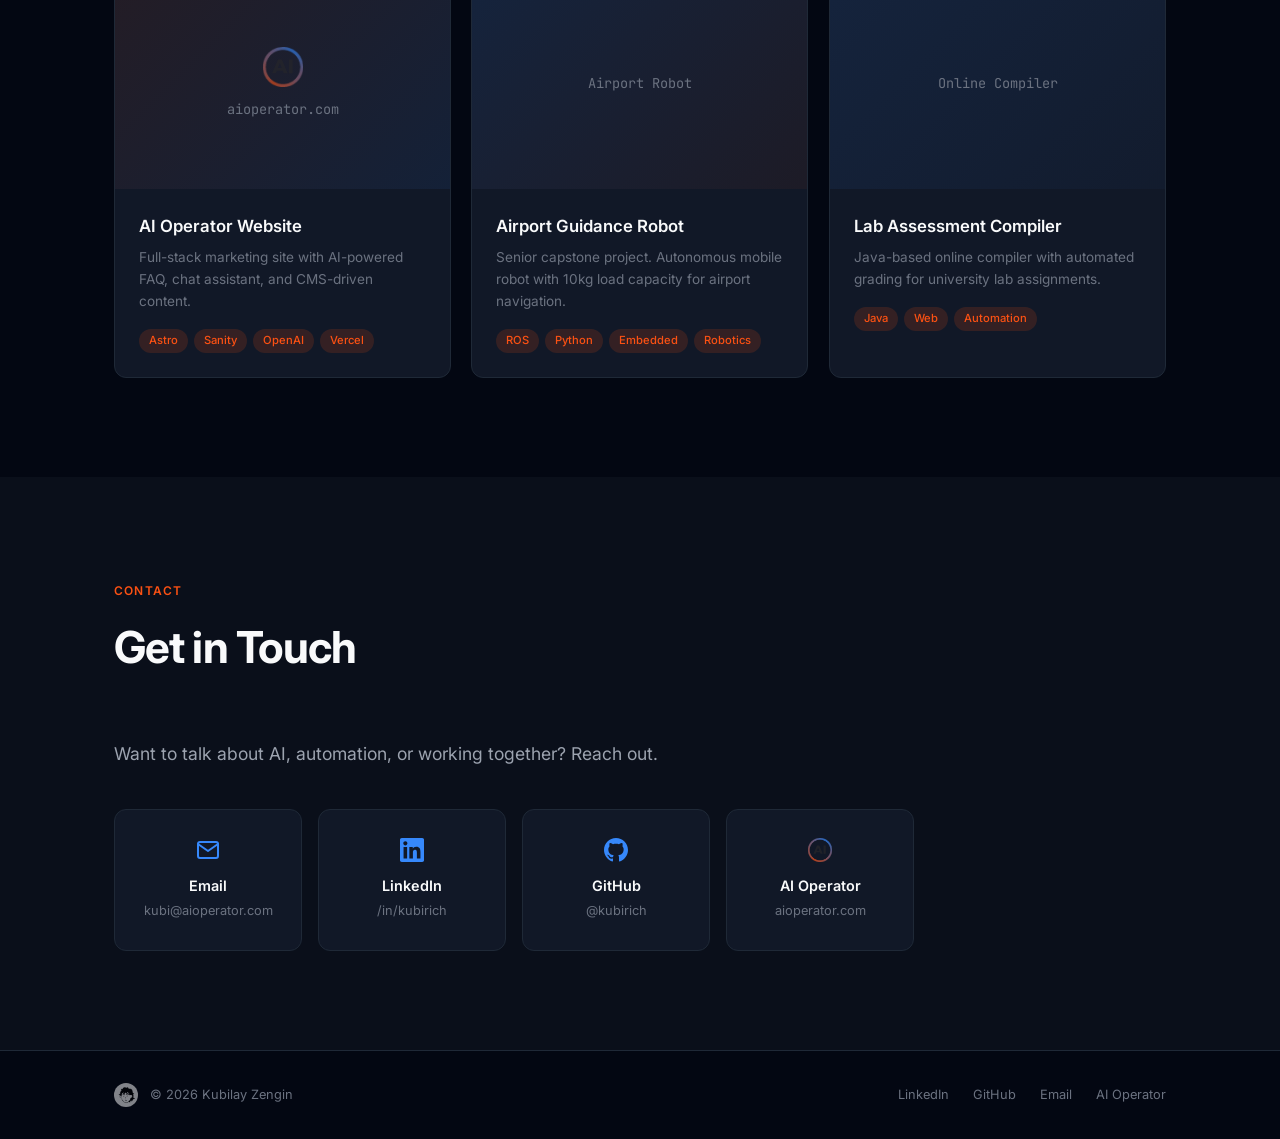
==== commit d7998414: "Add Framer-style animations, CV content, clean copy - Scroll-triggered animations (fade-up, fade-lef" ====
--- a/index.html
+++ b/index.html
@@ -3,28 +3,22 @@
 <head>
   <meta charset="UTF-8">
   <meta name="viewport" content="width=device-width, initial-scale=1.0">
-  <title>Kubilay Zengin — AI Operations Lead & Developer</title>
-  <meta name="description" content="Kubilay Zengin (Kubi Rich) is the AI Operations Lead at AI Operator. Specializing in AI training, workflow automation, and helping organizations adopt AI.">
-  <meta name="keywords" content="Kubilay Zengin, Kubi Rich, AI Operations, AI Operator, AI Training, AI Automation, Developer">
-
-  <!-- Open Graph -->
-  <meta property="og:title" content="Kubilay Zengin — AI Operations Lead & Developer">
-  <meta property="og:description" content="AI Operations Lead at AI Operator. Helping teams adopt AI through training, automation, and hands-on implementation.">
+  <title>Kubilay Zengin | AI Operations Lead & Developer</title>
+  <meta name="description" content="Kubilay Zengin (Kubi Rich) is an AI Operations Lead, mechatronics engineer, and developer building AI automations and agents at AI Operator.">
+
+  <meta property="og:title" content="Kubilay Zengin | AI Operations Lead & Developer">
+  <meta property="og:description" content="AI Operations Lead at AI Operator. Building AI automations, agents, and training programs for organizations worldwide.">
   <meta property="og:type" content="website">
   <meta property="og:url" content="https://kubilayzengin.com">
   <meta property="og:image" content="https://kubilayzengin.com/assets/avatar.png">
-
-  <!-- Twitter -->
   <meta name="twitter:card" content="summary">
-  <meta name="twitter:title" content="Kubilay Zengin — AI Operations Lead & Developer">
-  <meta name="twitter:description" content="AI Operations Lead at AI Operator. Helping teams adopt AI through training, automation, and hands-on implementation.">
+  <meta name="twitter:title" content="Kubilay Zengin | AI Operations Lead & Developer">
+  <meta name="twitter:description" content="AI Operations Lead at AI Operator. Building AI automations, agents, and training programs.">
   <meta name="twitter:image" content="https://kubilayzengin.com/assets/avatar.png">
 
-  <!-- Favicon -->
   <link rel="icon" type="image/png" sizes="32x32" href="assets/favicon-32x32.png">
   <link rel="icon" type="image/png" sizes="16x16" href="assets/favicon-16x16.png">
   <link rel="apple-touch-icon" sizes="180x180" href="assets/apple-touch-icon.png">
-
   <link rel="canonical" href="https://kubilayzengin.com">
   <link rel="preconnect" href="https://fonts.googleapis.com">
   <link rel="preconnect" href="https://fonts.gstatic.com" crossorigin>
@@ -32,7 +26,6 @@
   <link rel="stylesheet" href="style.css">
 </head>
 <body>
-  <!-- Navigation -->
   <nav class="nav" id="nav">
     <div class="nav-inner">
       <a href="#" class="nav-logo">
@@ -41,8 +34,8 @@
       </a>
       <div class="nav-links" id="nav-links">
         <a href="#about">About</a>
-        <a href="#work">Work</a>
-        <a href="#expertise">Expertise</a>
+        <a href="#experience">Experience</a>
+        <a href="#work">AI Operator</a>
         <a href="#projects">Projects</a>
         <a href="#contact">Contact</a>
       </div>
@@ -59,34 +52,50 @@
     <div class="container">
       <div class="hero-layout">
         <div class="hero-content">
-          <div class="hero-badge">AI Operations Lead @ AI Operator</div>
-          <h1>Hi, I'm <span class="text-orange">Kubilay</span> Zengin</h1>
-          <p class="hero-subtitle">Building the bridge between <span class="text-blue">human potential</span> and <span class="text-orange">AI capability</span></p>
-          <p class="hero-description">I help organizations move from AI uncertainty to practical execution. Working at the intersection of strategy, training, and hands-on implementation to make AI work for real teams.</p>
-          <div class="hero-actions">
-            <a href="#contact" class="btn btn-primary">Get in Touch</a>
-            <a href="#work" class="btn btn-secondary">See My Work</a>
-            <a href="https://linkedin.com/in/kubirich" target="_blank" rel="noopener" class="btn btn-ghost">
-              <svg width="18" height="18" viewBox="0 0 24 24" fill="currentColor"><path d="M20.447 20.452h-3.554v-5.569c0-1.328-.027-3.037-1.852-3.037-1.853 0-2.136 1.445-2.136 2.939v5.667H9.351V9h3.414v1.561h.046c.477-.9 1.637-1.85 3.37-1.85 3.601 0 4.267 2.37 4.267 5.455v6.286zM5.337 7.433c-1.144 0-2.063-.926-2.063-2.065 0-1.138.92-2.063 2.063-2.063 1.14 0 2.064.925 2.064 2.063 0 1.139-.925 2.065-2.064 2.065zm1.782 13.019H3.555V9h3.564v11.452zM22.225 0H1.771C.792 0 0 .774 0 1.729v20.542C0 23.227.792 24 1.771 24h20.451C23.2 24 24 23.227 24 22.271V1.729C24 .774 23.2 0 22.222 0h.003z"/></svg>
-              LinkedIn
-            </a>
-          </div>
-          <div class="hero-stats">
-            <div class="stat">
-              <span class="stat-number">1,000+</span>
-              <span class="stat-label">Professionals Trained</span>
-            </div>
-            <div class="stat">
-              <span class="stat-number">20,000+</span>
-              <span class="stat-label">Hours Saved Monthly</span>
-            </div>
-            <div class="stat">
-              <span class="stat-number">$27.5M+</span>
-              <span class="stat-label">Business Value Impacted</span>
-            </div>
-          </div>
-        </div>
-        <div class="hero-visual">
+          <div class="anim" data-anim="fade-up" data-delay="0">
+            <div class="hero-badge">AI Operations Lead @ AI Operator</div>
+          </div>
+          <div class="anim" data-anim="fade-up" data-delay="1">
+            <h1>Hi, I'm <span class="text-orange">Kubilay</span> Zengin</h1>
+          </div>
+          <div class="anim" data-anim="fade-up" data-delay="2">
+            <p class="hero-subtitle">I build <span class="text-blue">AI automations</span> and <span class="text-orange">AI agents</span> that help teams work smarter.</p>
+          </div>
+          <div class="anim" data-anim="fade-up" data-delay="3">
+            <p class="hero-description">Mechatronics engineer turned AI operations specialist. Currently leading AI operations at AI Operator, where I design automations, develop AI agents, and train teams to actually use AI.</p>
+          </div>
+          <div class="anim" data-anim="fade-up" data-delay="4">
+            <div class="hero-actions">
+              <a href="#contact" class="btn btn-primary">Get in Touch</a>
+              <a href="#work" class="btn btn-secondary">See My Work</a>
+              <a href="https://linkedin.com/in/kubirich" target="_blank" rel="noopener" class="btn btn-ghost">
+                <svg width="18" height="18" viewBox="0 0 24 24" fill="currentColor"><path d="M20.447 20.452h-3.554v-5.569c0-1.328-.027-3.037-1.852-3.037-1.853 0-2.136 1.445-2.136 2.939v5.667H9.351V9h3.414v1.561h.046c.477-.9 1.637-1.85 3.37-1.85 3.601 0 4.267 2.37 4.267 5.455v6.286zM5.337 7.433c-1.144 0-2.063-.926-2.063-2.065 0-1.138.92-2.063 2.063-2.063 1.14 0 2.064.925 2.064 2.063 0 1.139-.925 2.065-2.064 2.065zm1.782 13.019H3.555V9h3.564v11.452zM22.225 0H1.771C.792 0 0 .774 0 1.729v20.542C0 23.227.792 24 1.771 24h20.451C23.2 24 24 23.227 24 22.271V1.729C24 .774 23.2 0 22.222 0h.003z"/></svg>
+                LinkedIn
+              </a>
+            </div>
+          </div>
+          <div class="anim" data-anim="fade-up" data-delay="5">
+            <div class="hero-stats">
+              <div class="stat">
+                <span class="stat-number" data-count="1000">0</span>
+                <span class="stat-suffix">+</span>
+                <span class="stat-label">Professionals Trained</span>
+              </div>
+              <div class="stat">
+                <span class="stat-number" data-count="20000">0</span>
+                <span class="stat-suffix">+</span>
+                <span class="stat-label">Hours Saved Monthly</span>
+              </div>
+              <div class="stat">
+                <span class="stat-prefix">$</span>
+                <span class="stat-number" data-count="27.5">0</span>
+                <span class="stat-suffix">M+</span>
+                <span class="stat-label">Business Value Impacted</span>
+              </div>
+            </div>
+          </div>
+        </div>
+        <div class="hero-visual anim" data-anim="fade-scale" data-delay="2">
           <div class="hero-avatar-wrapper">
             <img src="assets/avatar.png" alt="Kubilay Zengin" class="hero-avatar">
           </div>
@@ -100,37 +109,118 @@
   <!-- About -->
   <section class="section" id="about">
     <div class="container">
-      <div class="section-header">
+      <div class="section-header anim" data-anim="fade-up">
         <span class="section-tag">About</span>
         <h2>Who I Am</h2>
       </div>
       <div class="about-grid">
-        <div class="about-text">
-          <p>I'm <strong>Kubilay Zengin</strong>, also known as <strong>Kubi Rich</strong> — an AI operations specialist passionate about making artificial intelligence work for real people and real businesses.</p>
-          <p>As the <strong>AI Operations Lead at <a href="https://aioperator.com" target="_blank" rel="noopener">AI Operator</a></strong>, I work alongside founder Tim Cakir and a talented team to deliver AI training, consulting, and transformation programs. We've built a methodology — the <strong>ADOPT Method&trade;</strong> — that takes organizations from "where do we even start with AI?" to measurable, operational results.</p>
-          <p>My work spans the full spectrum: from hands-on prompt engineering and workflow automation to strategic AI adoption planning and team training. I believe the future belongs to those who learn to work <em>with</em> AI, not against it.</p>
+        <div class="about-text anim" data-anim="fade-right">
+          <p>I'm <strong>Kubilay Zengin</strong>, also known as <strong>Kubi Rich</strong>. Mechatronics engineer with a minor in Computer Science from Izmir University of Economics. Based in Izmir, Turkey.</p>
+          <p>I currently lead AI operations at <a href="https://aioperator.com" target="_blank" rel="noopener">AI Operator</a>, a US-based startup, where I design AI automations, build and test AI agents, and standardize operational workflows. Before that, I worked at <strong>Acrome Robotics</strong> as a UI designer/developer building interfaces for smart motor drivers.</p>
+          <p>My background blends robotics, industrial automation, and software with modern AI. I'm interested in how AI can be practically applied to real business problems, not just demos.</p>
         </div>
         <div class="about-details">
-          <div class="detail-card">
+          <div class="detail-card anim" data-anim="fade-left" data-delay="0">
             <div class="detail-icon">
               <svg width="24" height="24" viewBox="0 0 24 24" fill="none" stroke="currentColor" stroke-width="2" stroke-linecap="round" stroke-linejoin="round"><circle cx="12" cy="12" r="3"/><path d="M19.4 15a1.65 1.65 0 0 0 .33 1.82l.06.06a2 2 0 0 1 0 2.83 2 2 0 0 1-2.83 0l-.06-.06a1.65 1.65 0 0 0-1.82-.33 1.65 1.65 0 0 0-1 1.51V21a2 2 0 0 1-2 2 2 2 0 0 1-2-2v-.09A1.65 1.65 0 0 0 9 19.4a1.65 1.65 0 0 0-1.82.33l-.06.06a2 2 0 0 1-2.83 0 2 2 0 0 1 0-2.83l.06-.06A1.65 1.65 0 0 0 4.68 15a1.65 1.65 0 0 0-1.51-1H3a2 2 0 0 1-2-2 2 2 0 0 1 2-2h.09A1.65 1.65 0 0 0 4.6 9a1.65 1.65 0 0 0-.33-1.82l-.06-.06a2 2 0 0 1 0-2.83 2 2 0 0 1 2.83 0l.06.06A1.65 1.65 0 0 0 9 4.68a1.65 1.65 0 0 0 1-1.51V3a2 2 0 0 1 2-2 2 2 0 0 1 2 2v.09a1.65 1.65 0 0 0 1 1.51 1.65 1.65 0 0 0 1.82-.33l.06-.06a2 2 0 0 1 2.83 0 2 2 0 0 1 0 2.83l-.06.06a1.65 1.65 0 0 0-.33 1.82V9a1.65 1.65 0 0 0 1.51 1H21a2 2 0 0 1 2 2 2 2 0 0 1-2 2h-.09a1.65 1.65 0 0 0-1.51 1z"/></svg>
             </div>
-            <h3>Operations</h3>
-            <p>Designing and implementing AI-powered workflows that actually ship</p>
-          </div>
-          <div class="detail-card">
+            <h3>AI Operations</h3>
+            <p>Building AI automations and agents that solve real business problems</p>
+          </div>
+          <div class="detail-card anim" data-anim="fade-left" data-delay="1">
             <div class="detail-icon">
               <svg width="24" height="24" viewBox="0 0 24 24" fill="none" stroke="currentColor" stroke-width="2" stroke-linecap="round" stroke-linejoin="round"><path d="M17 21v-2a4 4 0 0 0-4-4H5a4 4 0 0 0-4 4v2"/><circle cx="9" cy="7" r="4"/><path d="M23 21v-2a4 4 0 0 0-3-3.87"/><path d="M16 3.13a4 4 0 0 1 0 7.75"/></svg>
             </div>
             <h3>Training</h3>
-            <p>Teaching teams to leverage AI tools confidently and effectively</p>
-          </div>
-          <div class="detail-card">
+            <p>Teaching teams how to use AI tools in their daily work</p>
+          </div>
+          <div class="detail-card anim" data-anim="fade-left" data-delay="2">
             <div class="detail-icon">
               <svg width="24" height="24" viewBox="0 0 24 24" fill="none" stroke="currentColor" stroke-width="2" stroke-linecap="round" stroke-linejoin="round"><polygon points="12 2 2 7 12 12 22 7 12 2"/><polyline points="2 17 12 22 22 17"/><polyline points="2 12 12 17 22 12"/></svg>
             </div>
-            <h3>Strategy</h3>
-            <p>Helping leaders build practical AI adoption roadmaps</p>
+            <h3>Engineering</h3>
+            <p>Mechatronics background with robotics, automation, and embedded systems</p>
+          </div>
+        </div>
+      </div>
+    </div>
+  </section>
+
+  <!-- Experience -->
+  <section class="section section-alt" id="experience">
+    <div class="container">
+      <div class="section-header anim" data-anim="fade-up">
+        <span class="section-tag">Experience</span>
+        <h2>Where I've Worked</h2>
+      </div>
+      <div class="timeline">
+        <div class="timeline-item anim" data-anim="fade-up">
+          <div class="timeline-dot"></div>
+          <div class="timeline-content">
+            <div class="timeline-header">
+              <div>
+                <h3>AI Operations Lead</h3>
+                <a href="https://aioperator.com" target="_blank" rel="noopener" class="timeline-company">
+                  <img src="assets/aio-icon.svg" alt="" class="timeline-logo"> AI Operator
+                </a>
+              </div>
+              <span class="timeline-date">Jan 2025 - Present</span>
+            </div>
+            <ul class="timeline-details">
+              <li>Designing and deploying AI automations for business processes</li>
+              <li>Developing, testing, and improving AI agents</li>
+              <li>Standardizing operational workflows, documentation, and quality control</li>
+            </ul>
+            <div class="timeline-tags">
+              <span>AI Agents</span>
+              <span>Automation</span>
+              <span>MindStudio</span>
+              <span>Make.com</span>
+              <span>n8n</span>
+            </div>
+          </div>
+        </div>
+        <div class="timeline-item anim" data-anim="fade-up">
+          <div class="timeline-dot"></div>
+          <div class="timeline-content">
+            <div class="timeline-header">
+              <div>
+                <h3>UI Designer / Developer</h3>
+                <span class="timeline-company">Acrome Robotics</span>
+              </div>
+              <span class="timeline-date">Aug 2023 - Nov 2023</span>
+            </div>
+            <ul class="timeline-details">
+              <li>Designed and developed the UI for Smart Motor Drivers (SMD) using PyQt</li>
+              <li>Built interface for the Ball and Beam robotics product</li>
+            </ul>
+            <div class="timeline-tags">
+              <span>PyQt</span>
+              <span>Python</span>
+              <span>Qt Designer</span>
+              <span>Robotics</span>
+            </div>
+          </div>
+        </div>
+      </div>
+
+      <div class="education-section anim" data-anim="fade-up">
+        <h3 class="subsection-title">Education</h3>
+        <div class="education-grid">
+          <div class="edu-card">
+            <h4>Mechatronics Engineering</h4>
+            <p>Izmir University of Economics</p>
+            <span class="edu-date">2020 - 2024 | GPA: 3.03/4.00</span>
+          </div>
+          <div class="edu-card">
+            <h4>Computer Science & IT (Minor)</h4>
+            <p>Izmir University of Economics</p>
+            <span class="edu-date">2022 - 2024</span>
+          </div>
+          <div class="edu-card">
+            <h4>Management Information Systems</h4>
+            <p>Anadolu University</p>
+            <span class="edu-date">2025 - Present</span>
           </div>
         </div>
       </div>
@@ -138,78 +228,75 @@
   </section>
 
   <!-- Work / AI Operator -->
-  <section class="section section-alt" id="work">
-    <div class="container">
-      <div class="section-header">
+  <section class="section" id="work">
+    <div class="container">
+      <div class="section-header anim" data-anim="fade-up">
         <span class="section-tag">Work</span>
         <h2>AI Operator</h2>
       </div>
       <div class="work-content">
-        <div class="work-intro">
+        <div class="work-intro anim" data-anim="fade-up">
           <a href="https://aioperator.com" target="_blank" rel="noopener" class="aio-logo-link">
             <img src="assets/aio-logo-light.svg" alt="AI Operator" class="aio-logo">
           </a>
           <p class="work-tagline">Human + AI Training & Transformation</p>
-          <p><a href="https://aioperator.com" target="_blank" rel="noopener">AI Operator</a> is where I do my best work. We're a training and transformation company helping organizations develop real AI capabilities — not just hype, but measurable outcomes.</p>
+          <p><a href="https://aioperator.com" target="_blank" rel="noopener">AI Operator</a> is a training and transformation company helping organizations build real AI capabilities. Not just hype. Measurable outcomes.</p>
         </div>
         <div class="method-grid">
-          <div class="method-card">
+          <div class="method-card anim" data-anim="fade-up" data-delay="0">
             <div class="method-step">A</div>
             <h3>Align</h3>
-            <p>Align organizational goals with AI opportunities</p>
-          </div>
-          <div class="method-card">
+            <p>Align goals with AI opportunities</p>
+          </div>
+          <div class="method-card anim" data-anim="fade-up" data-delay="1">
             <div class="method-step">D</div>
             <h3>Develop</h3>
-            <p>Develop skills and understanding across teams</p>
-          </div>
-          <div class="method-card">
+            <p>Develop skills across teams</p>
+          </div>
+          <div class="method-card anim" data-anim="fade-up" data-delay="2">
             <div class="method-step">O</div>
             <h3>Operationalize</h3>
-            <p>Turn AI experiments into production workflows</p>
-          </div>
-          <div class="method-card">
+            <p>Turn experiments into production</p>
+          </div>
+          <div class="method-card anim" data-anim="fade-up" data-delay="3">
             <div class="method-step">P</div>
             <h3>Practice</h3>
-            <p>Build muscle memory through hands-on application</p>
-          </div>
-          <div class="method-card">
+            <p>Build muscle memory with AI</p>
+          </div>
+          <div class="method-card anim" data-anim="fade-up" data-delay="4">
             <div class="method-step">T</div>
             <h3>Transform</h3>
-            <p>Scale AI capabilities across the organization</p>
-          </div>
-        </div>
-        <div class="work-services">
-          <h3>What We Offer</h3>
-          <div class="services-grid">
-            <div class="service">
-              <h4>AI Training</h4>
-              <p>Hands-on workshops and programs for teams across ChatGPT, Claude, Copilot, Gemini, and more.</p>
-            </div>
-            <div class="service">
-              <h4>AI Consulting</h4>
-              <p>Strategic guidance on where and how to implement AI for maximum business impact.</p>
-            </div>
-            <div class="service">
-              <h4>AI Automation</h4>
-              <p>Custom workflow automation that saves teams thousands of hours per month.</p>
-            </div>
-          </div>
-        </div>
-      </div>
-    </div>
-  </section>
-
-  <!-- Expertise -->
-  <section class="section" id="expertise">
-    <div class="container">
-      <div class="section-header">
-        <span class="section-tag">Expertise</span>
+            <p>Scale AI across the org</p>
+          </div>
+        </div>
+        <div class="services-grid">
+          <div class="service anim" data-anim="fade-up" data-delay="0">
+            <h4>AI Training</h4>
+            <p>Hands-on workshops for teams across ChatGPT, Claude, Copilot, Gemini, and more.</p>
+          </div>
+          <div class="service anim" data-anim="fade-up" data-delay="1">
+            <h4>AI Consulting</h4>
+            <p>Strategic guidance on where and how to implement AI for maximum impact.</p>
+          </div>
+          <div class="service anim" data-anim="fade-up" data-delay="2">
+            <h4>AI Automation</h4>
+            <p>Custom workflow automation that saves teams thousands of hours per month.</p>
+          </div>
+        </div>
+      </div>
+    </div>
+  </section>
+
+  <!-- Skills -->
+  <section class="section section-alt" id="skills">
+    <div class="container">
+      <div class="section-header anim" data-anim="fade-up">
+        <span class="section-tag">Skills</span>
         <h2>What I Work With</h2>
       </div>
       <div class="expertise-grid">
-        <div class="expertise-category">
-          <h3>AI & LLMs</h3>
+        <div class="expertise-category anim" data-anim="fade-up" data-delay="0">
+          <h3>AI & Automation</h3>
           <div class="tags">
             <span class="tag">ChatGPT / OpenAI</span>
             <span class="tag">Claude / Anthropic</span>
@@ -217,40 +304,48 @@
             <span class="tag">Google Gemini</span>
             <span class="tag">Prompt Engineering</span>
             <span class="tag">AI Agents</span>
-            <span class="tag">RAG Systems</span>
-          </div>
-        </div>
-        <div class="expertise-category">
+            <span class="tag">MindStudio</span>
+            <span class="tag">Make.com</span>
+            <span class="tag">n8n</span>
+            <span class="tag">Zapier</span>
+          </div>
+        </div>
+        <div class="expertise-category anim" data-anim="fade-up" data-delay="1">
           <h3>Development</h3>
           <div class="tags">
+            <span class="tag">Python</span>
             <span class="tag">TypeScript</span>
-            <span class="tag">Python</span>
+            <span class="tag">Java</span>
             <span class="tag">Astro</span>
             <span class="tag">Next.js</span>
             <span class="tag">React</span>
+            <span class="tag">Node.js</span>
+            <span class="tag">SQL</span>
             <span class="tag">Tailwind CSS</span>
-            <span class="tag">Node.js</span>
-          </div>
-        </div>
-        <div class="expertise-category">
-          <h3>Tools & Platforms</h3>
+          </div>
+        </div>
+        <div class="expertise-category anim" data-anim="fade-up" data-delay="2">
+          <h3>Engineering</h3>
+          <div class="tags">
+            <span class="tag">Arduino C/C++</span>
+            <span class="tag">MATLAB</span>
+            <span class="tag">ROS</span>
+            <span class="tag">Siemens TIA Portal</span>
+            <span class="tag">FactoryIO</span>
+            <span class="tag">SolidWorks</span>
+            <span class="tag">LabVIEW</span>
+            <span class="tag">PyQt</span>
+          </div>
+        </div>
+        <div class="expertise-category anim" data-anim="fade-up" data-delay="3">
+          <h3>Platforms & Tools</h3>
           <div class="tags">
             <span class="tag">Vercel</span>
+            <span class="tag">Netlify</span>
             <span class="tag">Sanity CMS</span>
-            <span class="tag">Netlify</span>
             <span class="tag">GitHub Actions</span>
             <span class="tag">ElevenLabs</span>
-            <span class="tag">Automation</span>
-          </div>
-        </div>
-        <div class="expertise-category">
-          <h3>Strategy & Operations</h3>
-          <div class="tags">
-            <span class="tag">AI Adoption Strategy</span>
-            <span class="tag">Team Training</span>
-            <span class="tag">Workflow Design</span>
-            <span class="tag">Change Management</span>
-            <span class="tag">ADOPT Method&trade;</span>
+            <span class="tag">Simulink</span>
           </div>
         </div>
       </div>
@@ -258,21 +353,21 @@
   </section>
 
   <!-- Projects -->
-  <section class="section section-alt" id="projects">
-    <div class="container">
-      <div class="section-header">
+  <section class="section" id="projects">
+    <div class="container">
+      <div class="section-header anim" data-anim="fade-up">
         <span class="section-tag">Projects</span>
         <h2>Things I've Built</h2>
       </div>
       <div class="projects-grid">
-        <a href="https://aioperator.com" target="_blank" rel="noopener" class="project-card">
+        <a href="https://aioperator.com" target="_blank" rel="noopener" class="project-card anim" data-anim="fade-up" data-delay="0">
           <div class="project-image">
             <img src="assets/aio-icon.svg" alt="AI Operator" class="project-logo">
             <span class="project-placeholder">aioperator.com</span>
           </div>
           <div class="project-info">
             <h3>AI Operator Website</h3>
-            <p>Full-stack marketing site with AI-powered FAQ, chat assistant, and CMS-driven content. Built with Astro, Sanity, and OpenAI.</p>
+            <p>Full-stack marketing site with AI-powered FAQ, chat assistant, and CMS-driven content.</p>
             <div class="project-tags">
               <span>Astro</span>
               <span>Sanity</span>
@@ -281,32 +376,32 @@
             </div>
           </div>
         </a>
-        <a href="https://kubilayzengin.com" class="project-card">
+        <div class="project-card anim" data-anim="fade-up" data-delay="1">
           <div class="project-image project-image-alt">
-            <span class="project-placeholder">kubilayzengin.com</span>
+            <span class="project-placeholder">Airport Robot</span>
           </div>
           <div class="project-info">
-            <h3>Personal Website</h3>
-            <p>This site — a clean, performant personal portfolio and professional hub. Designed and built from scratch.</p>
+            <h3>Airport Guidance Robot</h3>
+            <p>Senior capstone project. Autonomous mobile robot with 10kg load capacity for airport navigation.</p>
             <div class="project-tags">
-              <span>HTML</span>
-              <span>CSS</span>
-              <span>JavaScript</span>
-              <span>Netlify</span>
-            </div>
-          </div>
-        </a>
-        <div class="project-card">
+              <span>ROS</span>
+              <span>Python</span>
+              <span>Embedded</span>
+              <span>Robotics</span>
+            </div>
+          </div>
+        </div>
+        <div class="project-card anim" data-anim="fade-up" data-delay="2">
           <div class="project-image project-image-blue">
-            <span class="project-placeholder">AI Workflows</span>
+            <span class="project-placeholder">Online Compiler</span>
           </div>
           <div class="project-info">
-            <h3>AI Automation Systems</h3>
-            <p>Custom AI-powered automation workflows saving teams 20,000+ hours monthly across client organizations.</p>
+            <h3>Lab Assessment Compiler</h3>
+            <p>Java-based online compiler with automated grading for university lab assignments.</p>
             <div class="project-tags">
+              <span>Java</span>
+              <span>Web</span>
               <span>Automation</span>
-              <span>AI Agents</span>
-              <span>Integration</span>
             </div>
           </div>
         </div>
@@ -315,37 +410,37 @@
   </section>
 
   <!-- Contact -->
-  <section class="section" id="contact">
-    <div class="container">
-      <div class="section-header">
+  <section class="section section-alt" id="contact">
+    <div class="container">
+      <div class="section-header anim" data-anim="fade-up">
         <span class="section-tag">Contact</span>
-        <h2>Let's Connect</h2>
+        <h2>Get in Touch</h2>
       </div>
       <div class="contact-content">
-        <p class="contact-intro">Whether you're looking to implement AI in your organization, need training for your team, or just want to chat about the future of AI — I'd love to hear from you.</p>
+        <p class="contact-intro anim" data-anim="fade-up">Want to talk about AI, automation, or working together? Reach out.</p>
         <div class="contact-links">
-          <a href="mailto:kubi@aioperator.com" class="contact-card">
+          <a href="mailto:kubi@aioperator.com" class="contact-card anim" data-anim="fade-up" data-delay="0">
             <div class="contact-icon">
               <svg width="24" height="24" viewBox="0 0 24 24" fill="none" stroke="currentColor" stroke-width="2" stroke-linecap="round" stroke-linejoin="round"><path d="M4 4h16c1.1 0 2 .9 2 2v12c0 1.1-.9 2-2 2H4c-1.1 0-2-.9-2-2V6c0-1.1.9-2 2-2z"/><polyline points="22,6 12,13 2,6"/></svg>
             </div>
             <h3>Email</h3>
             <p>kubi@aioperator.com</p>
           </a>
-          <a href="https://linkedin.com/in/kubirich" target="_blank" rel="noopener" class="contact-card">
+          <a href="https://linkedin.com/in/kubirich" target="_blank" rel="noopener" class="contact-card anim" data-anim="fade-up" data-delay="1">
             <div class="contact-icon">
               <svg width="24" height="24" viewBox="0 0 24 24" fill="currentColor"><path d="M20.447 20.452h-3.554v-5.569c0-1.328-.027-3.037-1.852-3.037-1.853 0-2.136 1.445-2.136 2.939v5.667H9.351V9h3.414v1.561h.046c.477-.9 1.637-1.85 3.37-1.85 3.601 0 4.267 2.37 4.267 5.455v6.286zM5.337 7.433c-1.144 0-2.063-.926-2.063-2.065 0-1.138.92-2.063 2.063-2.063 1.14 0 2.064.925 2.064 2.063 0 1.139-.925 2.065-2.064 2.065zm1.782 13.019H3.555V9h3.564v11.452zM22.225 0H1.771C.792 0 0 .774 0 1.729v20.542C0 23.227.792 24 1.771 24h20.451C23.2 24 24 23.227 24 22.271V1.729C24 .774 23.2 0 22.222 0h.003z"/></svg>
             </div>
             <h3>LinkedIn</h3>
             <p>/in/kubirich</p>
           </a>
-          <a href="https://github.com/kubirich" target="_blank" rel="noopener" class="contact-card">
+          <a href="https://github.com/kubirich" target="_blank" rel="noopener" class="contact-card anim" data-anim="fade-up" data-delay="2">
             <div class="contact-icon">
               <svg width="24" height="24" viewBox="0 0 24 24" fill="currentColor"><path d="M12 0c-6.626 0-12 5.373-12 12 0 5.302 3.438 9.8 8.207 11.387.599.111.793-.261.793-.577v-2.234c-3.338.726-4.033-1.416-4.033-1.416-.546-1.387-1.333-1.756-1.333-1.756-1.089-.745.083-.729.083-.729 1.205.084 1.839 1.237 1.839 1.237 1.07 1.834 2.807 1.304 3.492.997.107-.775.418-1.305.762-1.604-2.665-.305-5.467-1.334-5.467-5.931 0-1.311.469-2.381 1.236-3.221-.124-.303-.535-1.524.117-3.176 0 0 1.008-.322 3.301 1.23.957-.266 1.983-.399 3.003-.404 1.02.005 2.047.138 3.006.404 2.291-1.552 3.297-1.23 3.297-1.23.653 1.653.242 2.874.118 3.176.77.84 1.235 1.911 1.235 3.221 0 4.609-2.807 5.624-5.479 5.921.43.372.823 1.102.823 2.222v3.293c0 .319.192.694.801.576 4.765-1.589 8.199-6.086 8.199-11.386 0-6.627-5.373-12-12-12z"/></svg>
             </div>
             <h3>GitHub</h3>
             <p>@kubirich</p>
           </a>
-          <a href="https://aioperator.com" target="_blank" rel="noopener" class="contact-card">
+          <a href="https://aioperator.com" target="_blank" rel="noopener" class="contact-card anim" data-anim="fade-up" data-delay="3">
             <div class="contact-icon">
               <img src="assets/aio-icon.svg" alt="AI Operator" width="24" height="24">
             </div>
@@ -357,13 +452,12 @@
     </div>
   </section>
 
-  <!-- Footer -->
   <footer class="footer">
     <div class="container">
       <div class="footer-inner">
         <div class="footer-left">
           <img src="assets/avatar.png" alt="KZ" class="footer-avatar">
-          <p>&copy; 2026 Kubilay Zengin. All rights reserved.</p>
+          <p>&copy; 2026 Kubilay Zengin</p>
         </div>
         <div class="footer-links">
           <a href="https://linkedin.com/in/kubirich" target="_blank" rel="noopener">LinkedIn</a>
--- a/style.css
+++ b/style.css
@@ -182,8 +182,6 @@
   border-radius: 50%;
   background: linear-gradient(135deg, var(--orange), var(--blue));
   padding: 4px;
-  animation: fadeUp 0.6s ease 0.3s forwards;
-  opacity: 0;
 }
 
 .hero-avatar {
@@ -761,34 +759,264 @@
   color: var(--text);
 }
 
-/* ===== Animations ===== */
-@keyframes fadeUp {
-  from {
-    opacity: 0;
-    transform: translateY(20px);
-  }
-  to {
-    opacity: 1;
-    transform: translateY(0);
-  }
-}
-
-.hero-badge,
-.hero h1,
-.hero-subtitle,
-.hero-description,
-.hero-actions,
-.hero-stats {
-  animation: fadeUp 0.6s ease forwards;
+/* ===== Framer-style Animations ===== */
+.anim {
   opacity: 0;
-}
-
-.hero-badge { animation-delay: 0.1s; }
-.hero h1 { animation-delay: 0.2s; }
-.hero-subtitle { animation-delay: 0.3s; }
-.hero-description { animation-delay: 0.35s; }
-.hero-actions { animation-delay: 0.4s; }
-.hero-stats { animation-delay: 0.5s; }
+  will-change: transform, opacity;
+}
+
+.anim[data-anim="fade-up"] {
+  transform: translateY(40px);
+}
+
+.anim[data-anim="fade-right"] {
+  transform: translateX(-40px);
+}
+
+.anim[data-anim="fade-left"] {
+  transform: translateX(40px);
+}
+
+.anim[data-anim="fade-scale"] {
+  transform: scale(0.85);
+}
+
+.anim.in-view {
+  opacity: 1;
+  transform: translateY(0) translateX(0) scale(1);
+  transition: opacity 0.7s cubic-bezier(0.16, 1, 0.3, 1),
+              transform 0.7s cubic-bezier(0.16, 1, 0.3, 1);
+}
+
+/* Cursor glow effect on cards */
+.detail-card,
+.project-card {
+  position: relative;
+  overflow: hidden;
+}
+
+.detail-card::before,
+.project-card::before {
+  content: '';
+  position: absolute;
+  top: var(--mouse-y, -100px);
+  left: var(--mouse-x, -100px);
+  width: 200px;
+  height: 200px;
+  background: radial-gradient(circle, rgba(251, 81, 19, 0.08), transparent 70%);
+  transform: translate(-50%, -50%);
+  pointer-events: none;
+  opacity: 0;
+  transition: opacity 0.3s ease;
+}
+
+.detail-card:hover::before,
+.project-card:hover::before {
+  opacity: 1;
+}
+
+/* ===== Timeline ===== */
+.timeline {
+  position: relative;
+  padding-left: 32px;
+  margin-bottom: 64px;
+}
+
+.timeline::before {
+  content: '';
+  position: absolute;
+  left: 7px;
+  top: 8px;
+  bottom: 8px;
+  width: 2px;
+  background: linear-gradient(to bottom, var(--orange), var(--blue));
+  border-radius: 2px;
+}
+
+.timeline-item {
+  position: relative;
+  margin-bottom: 40px;
+}
+
+.timeline-item:last-child {
+  margin-bottom: 0;
+}
+
+.timeline-dot {
+  position: absolute;
+  left: -29px;
+  top: 8px;
+  width: 12px;
+  height: 12px;
+  border-radius: 50%;
+  background: var(--orange);
+  border: 3px solid var(--bg-alt);
+  z-index: 1;
+}
+
+.timeline-item:last-child .timeline-dot {
+  background: var(--blue);
+}
+
+.timeline-content {
+  background: var(--surface);
+  border: 1px solid var(--border);
+  border-radius: var(--radius);
+  padding: 28px;
+  transition: border-color 0.2s ease;
+}
+
+.timeline-content:hover {
+  border-color: var(--border-hover);
+}
+
+.timeline-header {
+  display: flex;
+  justify-content: space-between;
+  align-items: flex-start;
+  margin-bottom: 16px;
+  gap: 16px;
+}
+
+.timeline-header h3 {
+  font-size: 1.1rem;
+  font-weight: 600;
+  margin-bottom: 4px;
+}
+
+.timeline-company {
+  display: inline-flex;
+  align-items: center;
+  gap: 6px;
+  font-size: 0.9rem;
+  color: var(--blue);
+  font-weight: 500;
+}
+
+a.timeline-company:hover {
+  color: var(--blue-hover);
+}
+
+.timeline-logo {
+  width: 18px;
+  height: 18px;
+}
+
+.timeline-date {
+  font-size: 0.8rem;
+  color: var(--text-dim);
+  font-family: 'JetBrains Mono', monospace;
+  white-space: nowrap;
+}
+
+.timeline-details {
+  list-style: none;
+  padding: 0;
+  margin-bottom: 16px;
+}
+
+.timeline-details li {
+  position: relative;
+  padding-left: 16px;
+  font-size: 0.875rem;
+  color: var(--text-muted);
+  line-height: 1.6;
+  margin-bottom: 6px;
+}
+
+.timeline-details li::before {
+  content: '';
+  position: absolute;
+  left: 0;
+  top: 10px;
+  width: 5px;
+  height: 5px;
+  border-radius: 50%;
+  background: var(--text-dim);
+}
+
+.timeline-tags {
+  display: flex;
+  flex-wrap: wrap;
+  gap: 6px;
+}
+
+.timeline-tags span {
+  padding: 3px 10px;
+  background: var(--orange-glow);
+  border-radius: 100px;
+  font-size: 0.7rem;
+  color: var(--orange);
+  font-weight: 500;
+}
+
+/* ===== Education ===== */
+.subsection-title {
+  font-size: 1.25rem;
+  font-weight: 600;
+  margin-bottom: 24px;
+  color: var(--text);
+}
+
+.education-grid {
+  display: grid;
+  grid-template-columns: repeat(3, 1fr);
+  gap: 16px;
+}
+
+.edu-card {
+  padding: 24px;
+  background: var(--surface);
+  border: 1px solid var(--border);
+  border-radius: var(--radius);
+  transition: border-color 0.2s ease;
+}
+
+.edu-card:hover {
+  border-color: var(--border-hover);
+}
+
+.edu-card h4 {
+  font-size: 0.95rem;
+  font-weight: 600;
+  margin-bottom: 4px;
+}
+
+.edu-card p {
+  font-size: 0.85rem;
+  color: var(--text-muted);
+  margin-bottom: 8px;
+}
+
+.edu-date {
+  font-size: 0.75rem;
+  color: var(--text-dim);
+  font-family: 'JetBrains Mono', monospace;
+}
+
+/* Stats layout for counters */
+.stat {
+  display: flex;
+  flex-direction: column;
+}
+
+.stat > span:first-child,
+.stat-prefix,
+.stat-suffix {
+  font-size: 1.5rem;
+  font-weight: 700;
+  font-family: 'JetBrains Mono', monospace;
+  background: linear-gradient(135deg, var(--orange), var(--blue));
+  -webkit-background-clip: text;
+  -webkit-text-fill-color: transparent;
+  background-clip: text;
+}
+
+.stat-prefix,
+.stat-number,
+.stat-suffix {
+  display: inline;
+}
 
 /* ===== Responsive ===== */
 @media (max-width: 768px) {
@@ -844,6 +1072,15 @@
     align-items: center;
   }
 
+  .education-grid {
+    grid-template-columns: 1fr;
+  }
+
+  .timeline-header {
+    flex-direction: column;
+    gap: 4px;
+  }
+
   .about-grid {
     grid-template-columns: 1fr;
     gap: 32px;
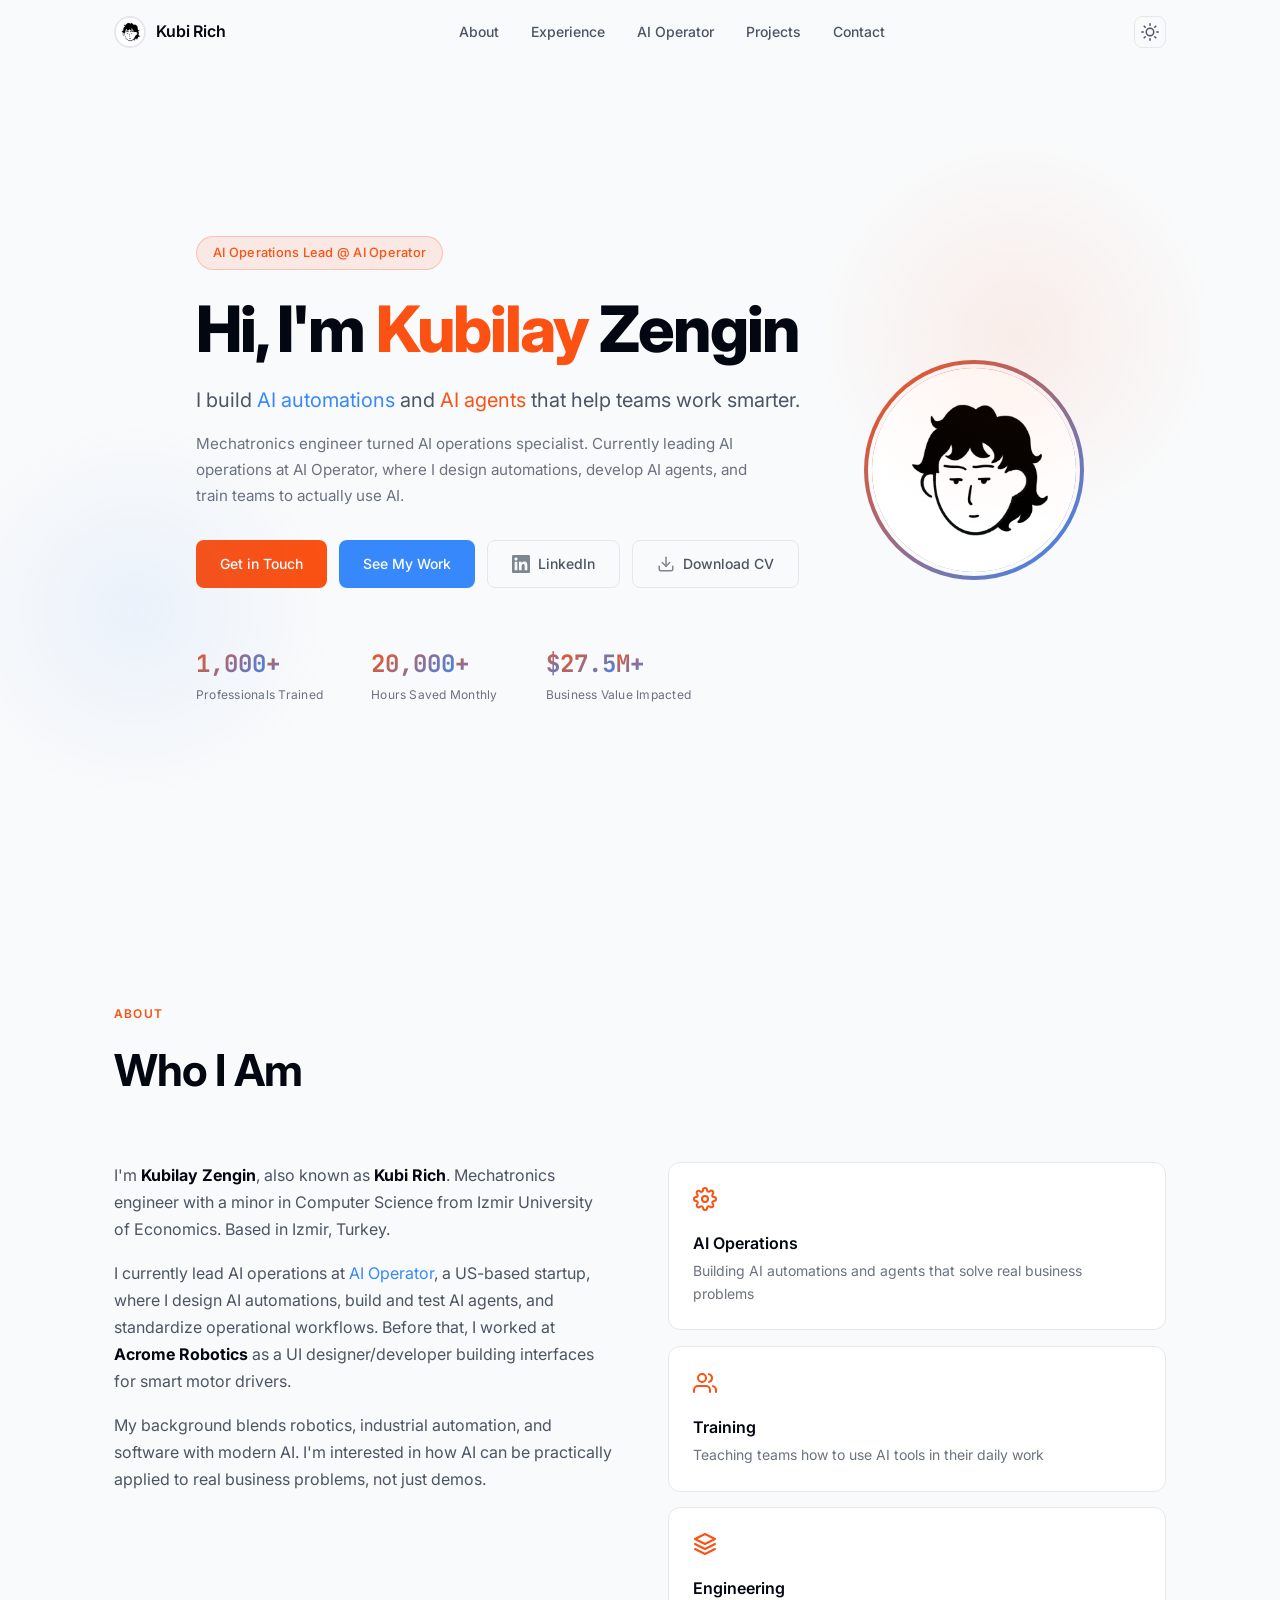
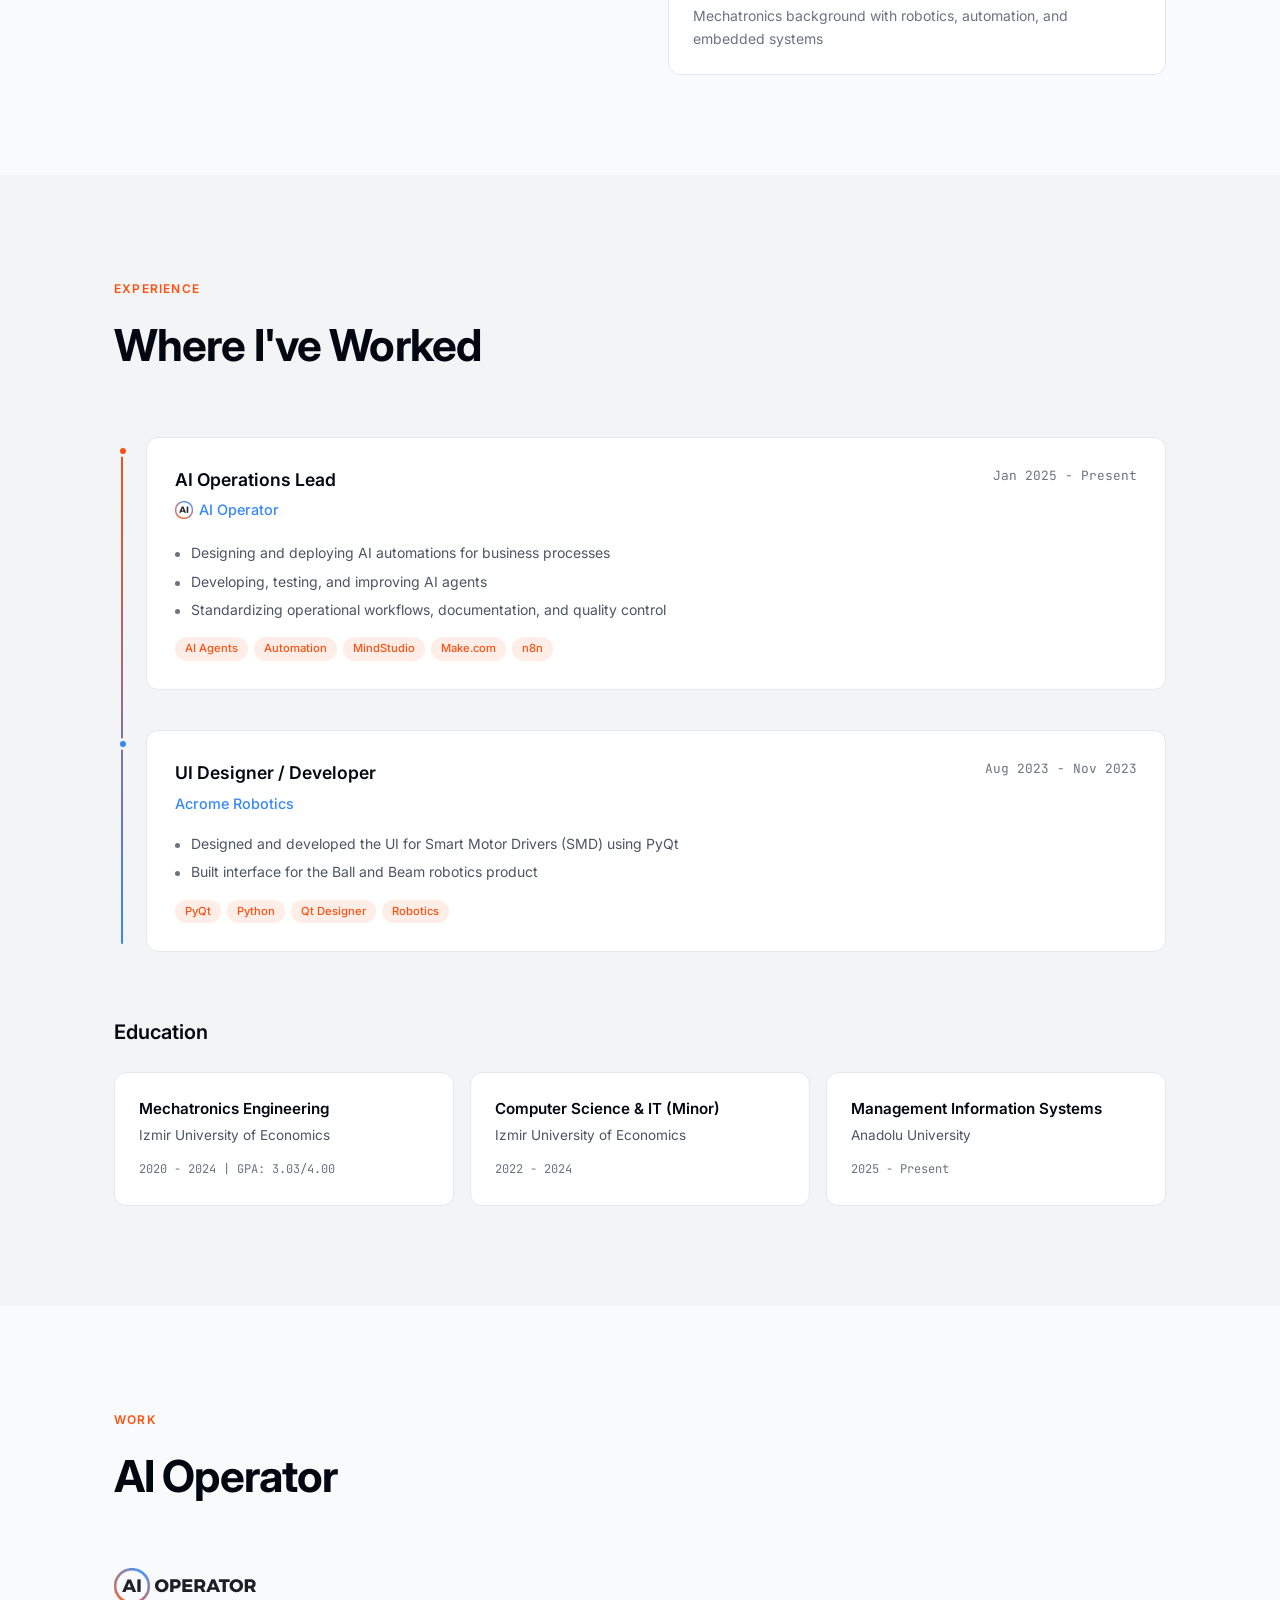
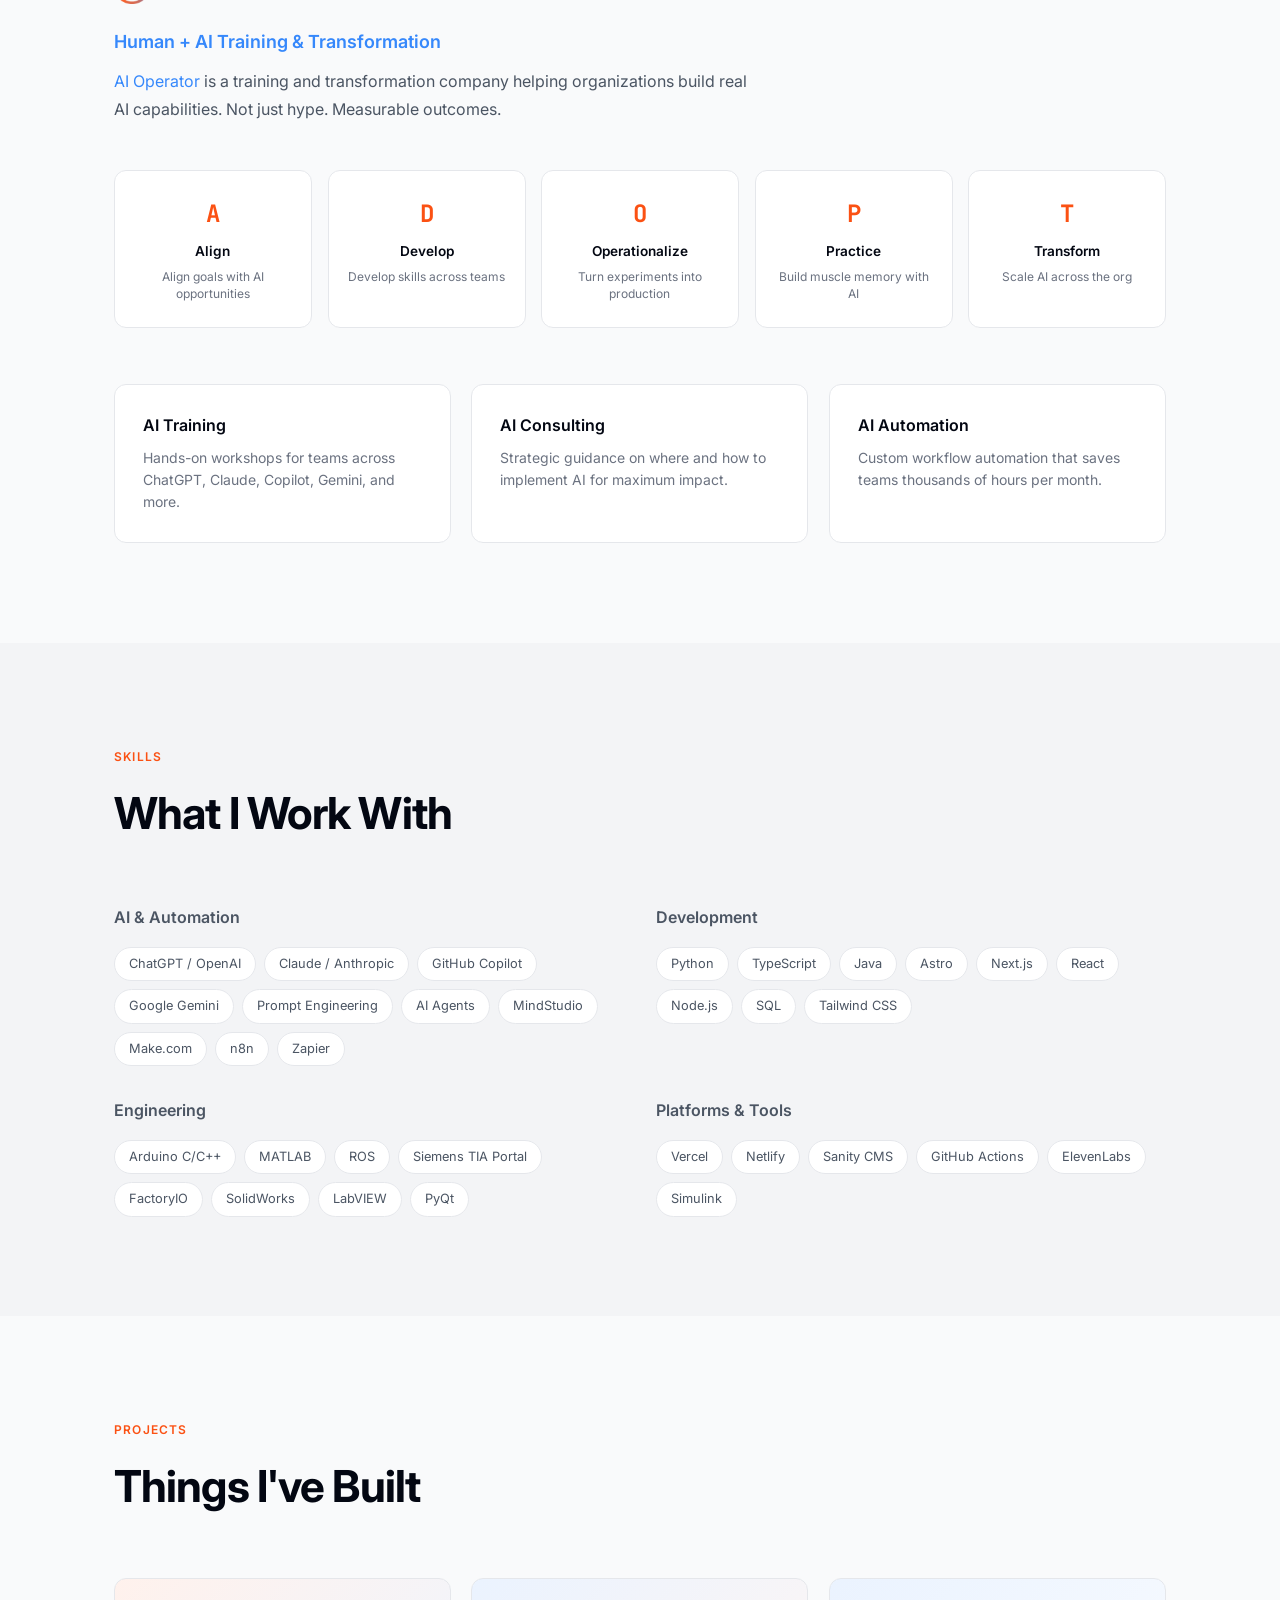
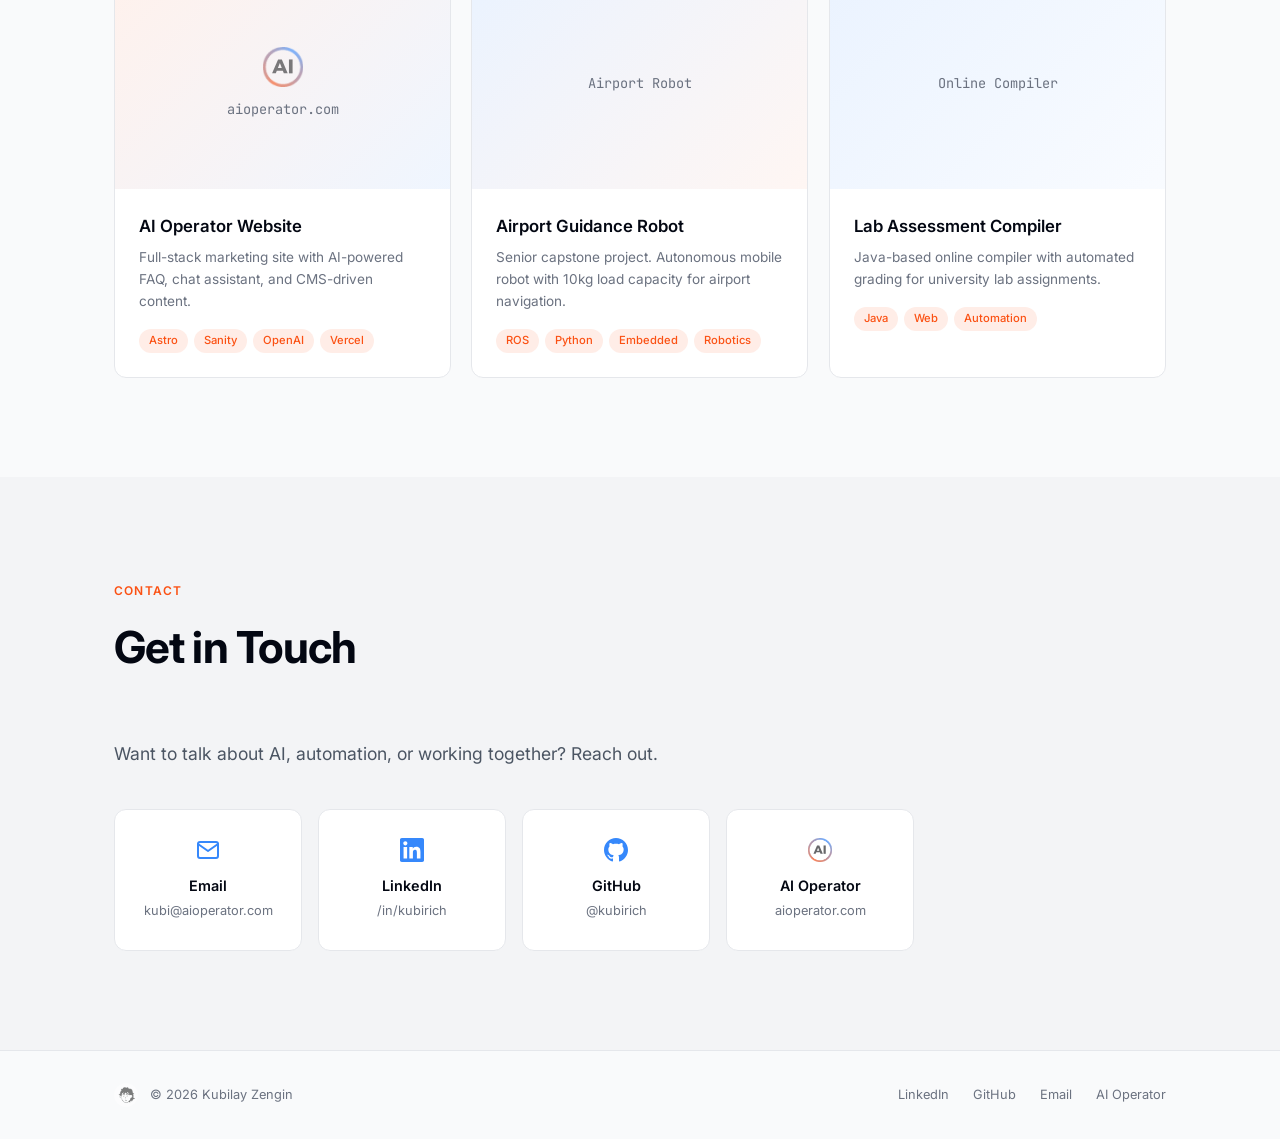
==== commit f5bd825d: "Add dark/light mode, page loader, CV download, 404 page, SEO files - Fix counter animation bug by wr" ====
--- a/index.html
+++ b/index.html
@@ -24,8 +24,53 @@
   <link rel="preconnect" href="https://fonts.gstatic.com" crossorigin>
   <link href="https://fonts.googleapis.com/css2?family=Inter:wght@300;400;500;600;700;800&family=JetBrains+Mono:wght@400;500;700&display=swap" rel="stylesheet">
   <link rel="stylesheet" href="style.css">
+
+  <script>
+    (function() {
+      var t = localStorage.getItem('theme');
+      if (t === 'light' || (!t && window.matchMedia('(prefers-color-scheme: light)').matches)) {
+        document.documentElement.setAttribute('data-theme', 'light');
+      }
+    })();
+  </script>
+
+  <script type="application/ld+json">
+  {
+    "@context": "https://schema.org",
+    "@type": "Person",
+    "name": "Kubilay Zengin",
+    "alternateName": "Kubi Rich",
+    "url": "https://kubilayzengin.com",
+    "image": "https://kubilayzengin.com/assets/avatar.png",
+    "jobTitle": "AI Operations Lead",
+    "worksFor": {
+      "@type": "Organization",
+      "name": "AI Operator",
+      "url": "https://aioperator.com"
+    },
+    "alumniOf": [
+      {
+        "@type": "CollegeOrUniversity",
+        "name": "Izmir University of Economics"
+      },
+      {
+        "@type": "CollegeOrUniversity",
+        "name": "Anadolu University"
+      }
+    ],
+    "knowsAbout": ["AI Operations", "AI Agents", "Automation", "Mechatronics", "Python", "TypeScript"],
+    "sameAs": [
+      "https://linkedin.com/in/kubirich",
+      "https://github.com/kubirich"
+    ]
+  }
+  </script>
 </head>
 <body>
+  <div class="page-loader" id="page-loader">
+    <div class="loader-spinner"></div>
+  </div>
+
   <nav class="nav" id="nav">
     <div class="nav-inner">
       <a href="#" class="nav-logo">
@@ -39,11 +84,17 @@
         <a href="#projects">Projects</a>
         <a href="#contact">Contact</a>
       </div>
-      <button class="nav-toggle" id="nav-toggle" aria-label="Toggle menu">
-        <span></span>
-        <span></span>
-        <span></span>
-      </button>
+      <div style="display:flex;align-items:center;">
+        <button class="theme-toggle" id="theme-toggle" aria-label="Toggle theme">
+          <svg class="icon-moon" width="18" height="18" viewBox="0 0 24 24" fill="none" stroke="currentColor" stroke-width="2" stroke-linecap="round" stroke-linejoin="round"><path d="M21 12.79A9 9 0 1 1 11.21 3 7 7 0 0 0 21 12.79z"/></svg>
+          <svg class="icon-sun" width="18" height="18" viewBox="0 0 24 24" fill="none" stroke="currentColor" stroke-width="2" stroke-linecap="round" stroke-linejoin="round"><circle cx="12" cy="12" r="5"/><line x1="12" y1="1" x2="12" y2="3"/><line x1="12" y1="21" x2="12" y2="23"/><line x1="4.22" y1="4.22" x2="5.64" y2="5.64"/><line x1="18.36" y1="18.36" x2="19.78" y2="19.78"/><line x1="1" y1="12" x2="3" y2="12"/><line x1="21" y1="12" x2="23" y2="12"/><line x1="4.22" y1="19.78" x2="5.64" y2="18.36"/><line x1="18.36" y1="5.64" x2="19.78" y2="4.22"/></svg>
+        </button>
+        <button class="nav-toggle" id="nav-toggle" aria-label="Toggle menu">
+          <span></span>
+          <span></span>
+          <span></span>
+        </button>
+      </div>
     </div>
   </nav>
 
@@ -72,24 +123,34 @@
                 <svg width="18" height="18" viewBox="0 0 24 24" fill="currentColor"><path d="M20.447 20.452h-3.554v-5.569c0-1.328-.027-3.037-1.852-3.037-1.853 0-2.136 1.445-2.136 2.939v5.667H9.351V9h3.414v1.561h.046c.477-.9 1.637-1.85 3.37-1.85 3.601 0 4.267 2.37 4.267 5.455v6.286zM5.337 7.433c-1.144 0-2.063-.926-2.063-2.065 0-1.138.92-2.063 2.063-2.063 1.14 0 2.064.925 2.064 2.063 0 1.139-.925 2.065-2.064 2.065zm1.782 13.019H3.555V9h3.564v11.452zM22.225 0H1.771C.792 0 0 .774 0 1.729v20.542C0 23.227.792 24 1.771 24h20.451C23.2 24 24 23.227 24 22.271V1.729C24 .774 23.2 0 22.222 0h.003z"/></svg>
                 LinkedIn
               </a>
+              <a href="assets/Kubilay_Zengin_CV.pdf" download class="btn btn-ghost">
+                <svg width="18" height="18" viewBox="0 0 24 24" fill="none" stroke="currentColor" stroke-width="2" stroke-linecap="round" stroke-linejoin="round"><path d="M21 15v4a2 2 0 0 1-2 2H5a2 2 0 0 1-2-2v-4"/><polyline points="7 10 12 15 17 10"/><line x1="12" y1="15" x2="12" y2="3"/></svg>
+                Download CV
+              </a>
             </div>
           </div>
           <div class="anim" data-anim="fade-up" data-delay="5">
             <div class="hero-stats">
               <div class="stat">
-                <span class="stat-number" data-count="1000">0</span>
-                <span class="stat-suffix">+</span>
+                <div class="stat-value">
+                  <span class="stat-number" data-count="1000">0</span>
+                  <span class="stat-suffix">+</span>
+                </div>
                 <span class="stat-label">Professionals Trained</span>
               </div>
               <div class="stat">
-                <span class="stat-number" data-count="20000">0</span>
-                <span class="stat-suffix">+</span>
+                <div class="stat-value">
+                  <span class="stat-number" data-count="20000">0</span>
+                  <span class="stat-suffix">+</span>
+                </div>
                 <span class="stat-label">Hours Saved Monthly</span>
               </div>
               <div class="stat">
-                <span class="stat-prefix">$</span>
-                <span class="stat-number" data-count="27.5">0</span>
-                <span class="stat-suffix">M+</span>
+                <div class="stat-value">
+                  <span class="stat-prefix">$</span>
+                  <span class="stat-number" data-count="27.5">0</span>
+                  <span class="stat-suffix">M+</span>
+                </div>
                 <span class="stat-label">Business Value Impacted</span>
               </div>
             </div>
--- a/style.css
+++ b/style.css
@@ -23,6 +23,21 @@
   --radius: 12px;
   --radius-sm: 8px;
   --transition: 0.2s ease;
+  color-scheme: dark;
+}
+
+[data-theme="light"] {
+  --bg: #F9FAFB;
+  --bg-alt: #f3f4f6;
+  --surface: #ffffff;
+  --border: #e5e7eb;
+  --border-hover: #d1d5db;
+  --text: #030712;
+  --text-muted: #4b5563;
+  --text-dim: #6b7280;
+  --orange-glow: rgba(251, 81, 19, 0.1);
+  --blue-glow: rgba(54, 136, 251, 0.1);
+  color-scheme: light;
 }
 
 html {
@@ -321,7 +336,14 @@
   flex-direction: column;
 }
 
-.stat-number {
+.stat-value {
+  display: flex;
+  align-items: baseline;
+}
+
+.stat-prefix,
+.stat-number,
+.stat-suffix {
   font-size: 1.5rem;
   font-weight: 700;
   font-family: 'JetBrains Mono', monospace;
@@ -994,28 +1016,110 @@
   font-family: 'JetBrains Mono', monospace;
 }
 
-/* Stats layout for counters */
-.stat {
-  display: flex;
-  flex-direction: column;
-}
-
-.stat > span:first-child,
-.stat-prefix,
-.stat-suffix {
-  font-size: 1.5rem;
-  font-weight: 700;
-  font-family: 'JetBrains Mono', monospace;
-  background: linear-gradient(135deg, var(--orange), var(--blue));
-  -webkit-background-clip: text;
-  -webkit-text-fill-color: transparent;
-  background-clip: text;
-}
-
-.stat-prefix,
-.stat-number,
-.stat-suffix {
-  display: inline;
+
+/* ===== Page Loader ===== */
+.page-loader {
+  position: fixed;
+  inset: 0;
+  z-index: 9999;
+  background: var(--bg);
+  display: flex;
+  align-items: center;
+  justify-content: center;
+  transition: opacity 0.5s ease, visibility 0.5s ease;
+}
+
+.page-loader.loaded {
+  opacity: 0;
+  visibility: hidden;
+}
+
+.loader-spinner {
+  width: 32px;
+  height: 32px;
+  border: 3px solid var(--border);
+  border-top-color: var(--orange);
+  border-radius: 50%;
+  animation: spin 0.7s linear infinite;
+}
+
+@keyframes spin {
+  to { transform: rotate(360deg); }
+}
+
+/* ===== Theme Toggle ===== */
+.theme-toggle {
+  background: none;
+  border: 1px solid var(--border);
+  border-radius: var(--radius-sm);
+  padding: 6px;
+  cursor: pointer;
+  color: var(--text-muted);
+  display: flex;
+  align-items: center;
+  justify-content: center;
+  transition: all var(--transition);
+  margin-left: 16px;
+}
+
+.theme-toggle:hover {
+  color: var(--text);
+  border-color: var(--border-hover);
+}
+
+.theme-toggle .icon-sun,
+.theme-toggle .icon-moon {
+  width: 18px;
+  height: 18px;
+}
+
+.theme-toggle .icon-sun { display: none; }
+.theme-toggle .icon-moon { display: block; }
+
+[data-theme="light"] .theme-toggle .icon-sun { display: block; }
+[data-theme="light"] .theme-toggle .icon-moon { display: none; }
+
+/* ===== Light Mode Overrides ===== */
+[data-theme="light"] .nav.scrolled {
+  background: rgba(249, 250, 251, 0.9);
+}
+
+[data-theme="light"] .nav-links {
+  background: rgba(249, 250, 251, 0.95);
+}
+
+[data-theme="light"] .hero-glow {
+  background: radial-gradient(circle, rgba(251, 81, 19, 0.08), transparent 70%);
+}
+
+[data-theme="light"] .hero-glow-2 {
+  background: radial-gradient(circle, rgba(54, 136, 251, 0.07), transparent 70%);
+}
+
+[data-theme="light"] .hero-avatar {
+  background: var(--bg);
+  border-color: var(--bg);
+}
+
+[data-theme="light"] .timeline-dot {
+  border-color: var(--bg-alt);
+}
+
+[data-theme="light"] .aio-logo-link .aio-logo {
+  content: url('assets/aio-logo-dark.svg');
+}
+
+[data-theme="light"] .project-card:hover {
+  box-shadow: 0 12px 40px rgba(0, 0, 0, 0.1);
+}
+
+[data-theme="light"] .detail-card::before,
+[data-theme="light"] .project-card::before {
+  background: radial-gradient(circle, rgba(251, 81, 19, 0.06), transparent 70%);
+}
+
+[data-theme="light"] .nav-toggle span {
+  background: var(--text);
 }
 
 /* ===== Responsive ===== */
@@ -1034,6 +1138,14 @@
     border-bottom: 1px solid var(--border);
   }
 
+  [data-theme="light"] .nav-links {
+    background: rgba(249, 250, 251, 0.95);
+  }
+
+  .theme-toggle {
+    margin-left: 8px;
+  }
+
   .nav-links.active {
     display: flex;
   }
@@ -1137,9 +1249,7 @@
   }
 
   .stat {
-    flex-direction: row;
-    align-items: baseline;
-    gap: 8px;
+    align-items: center;
   }
 
   .hero-avatar-wrapper {
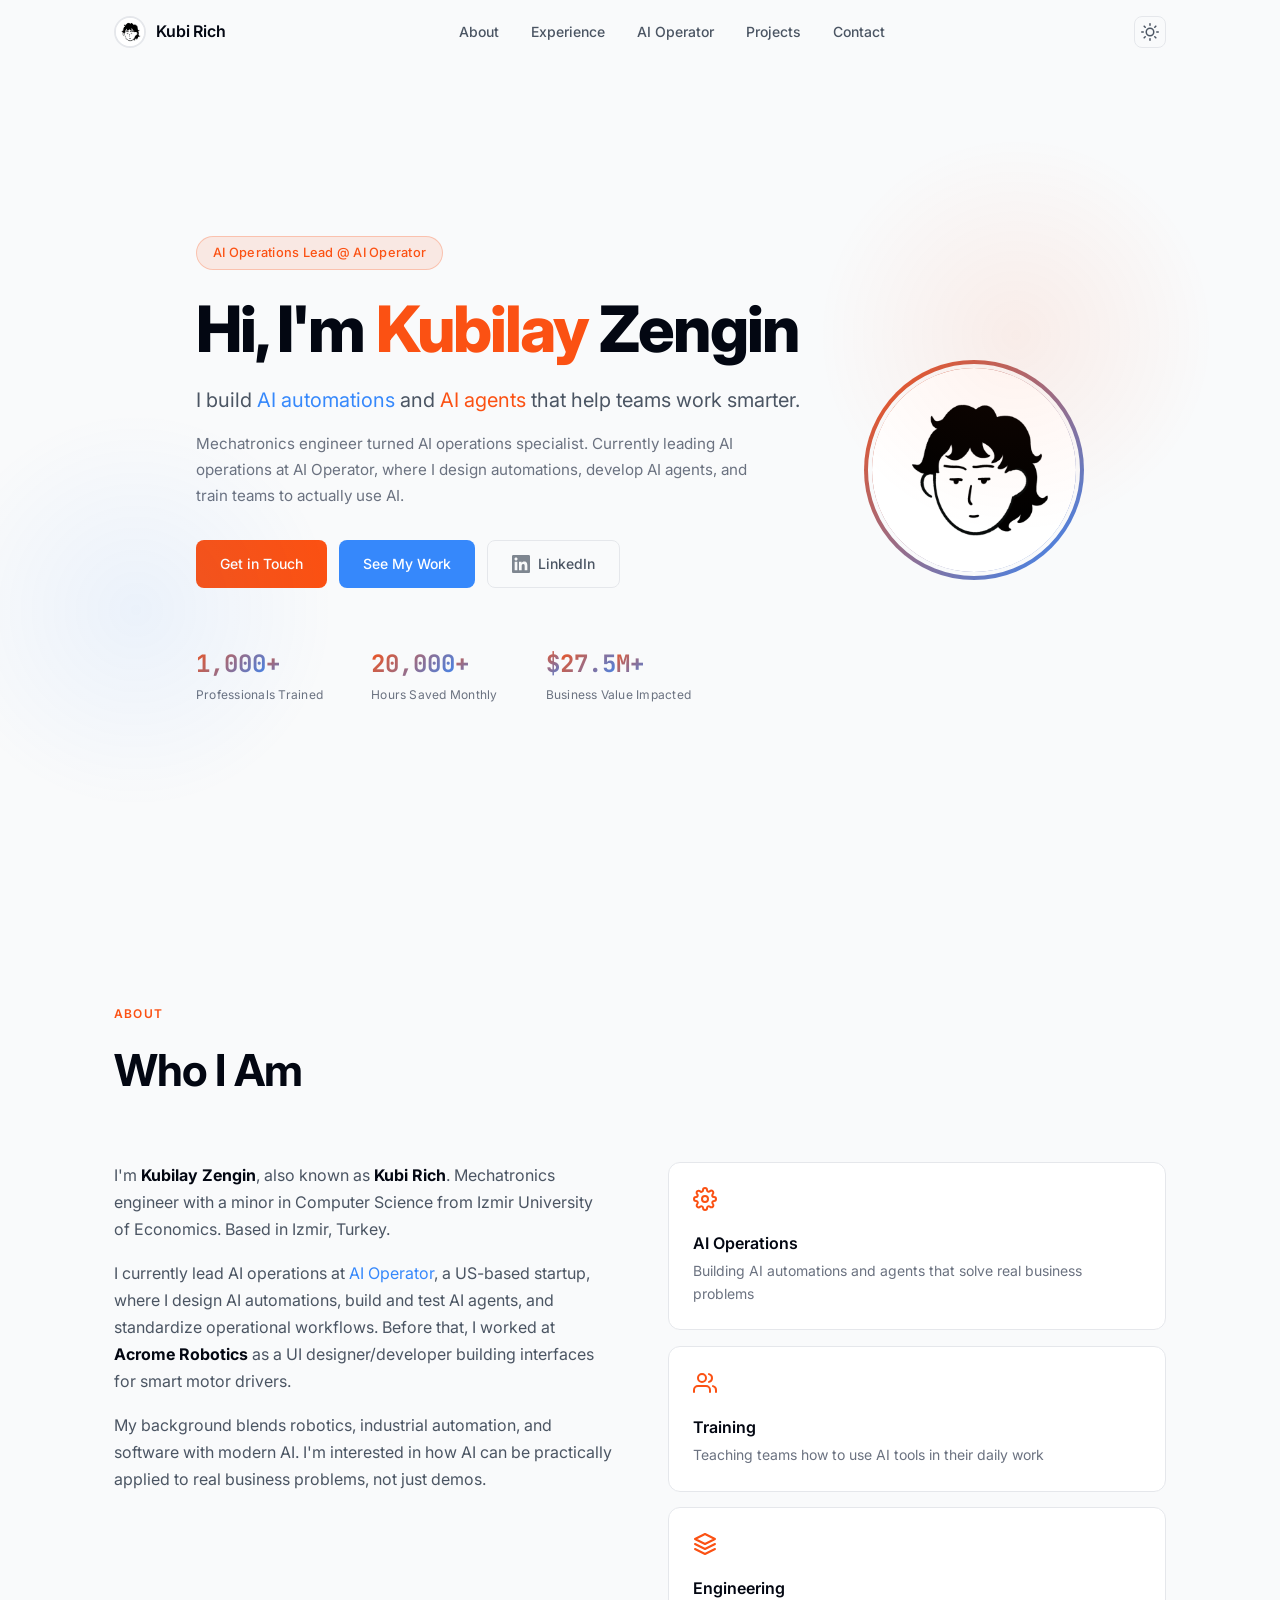
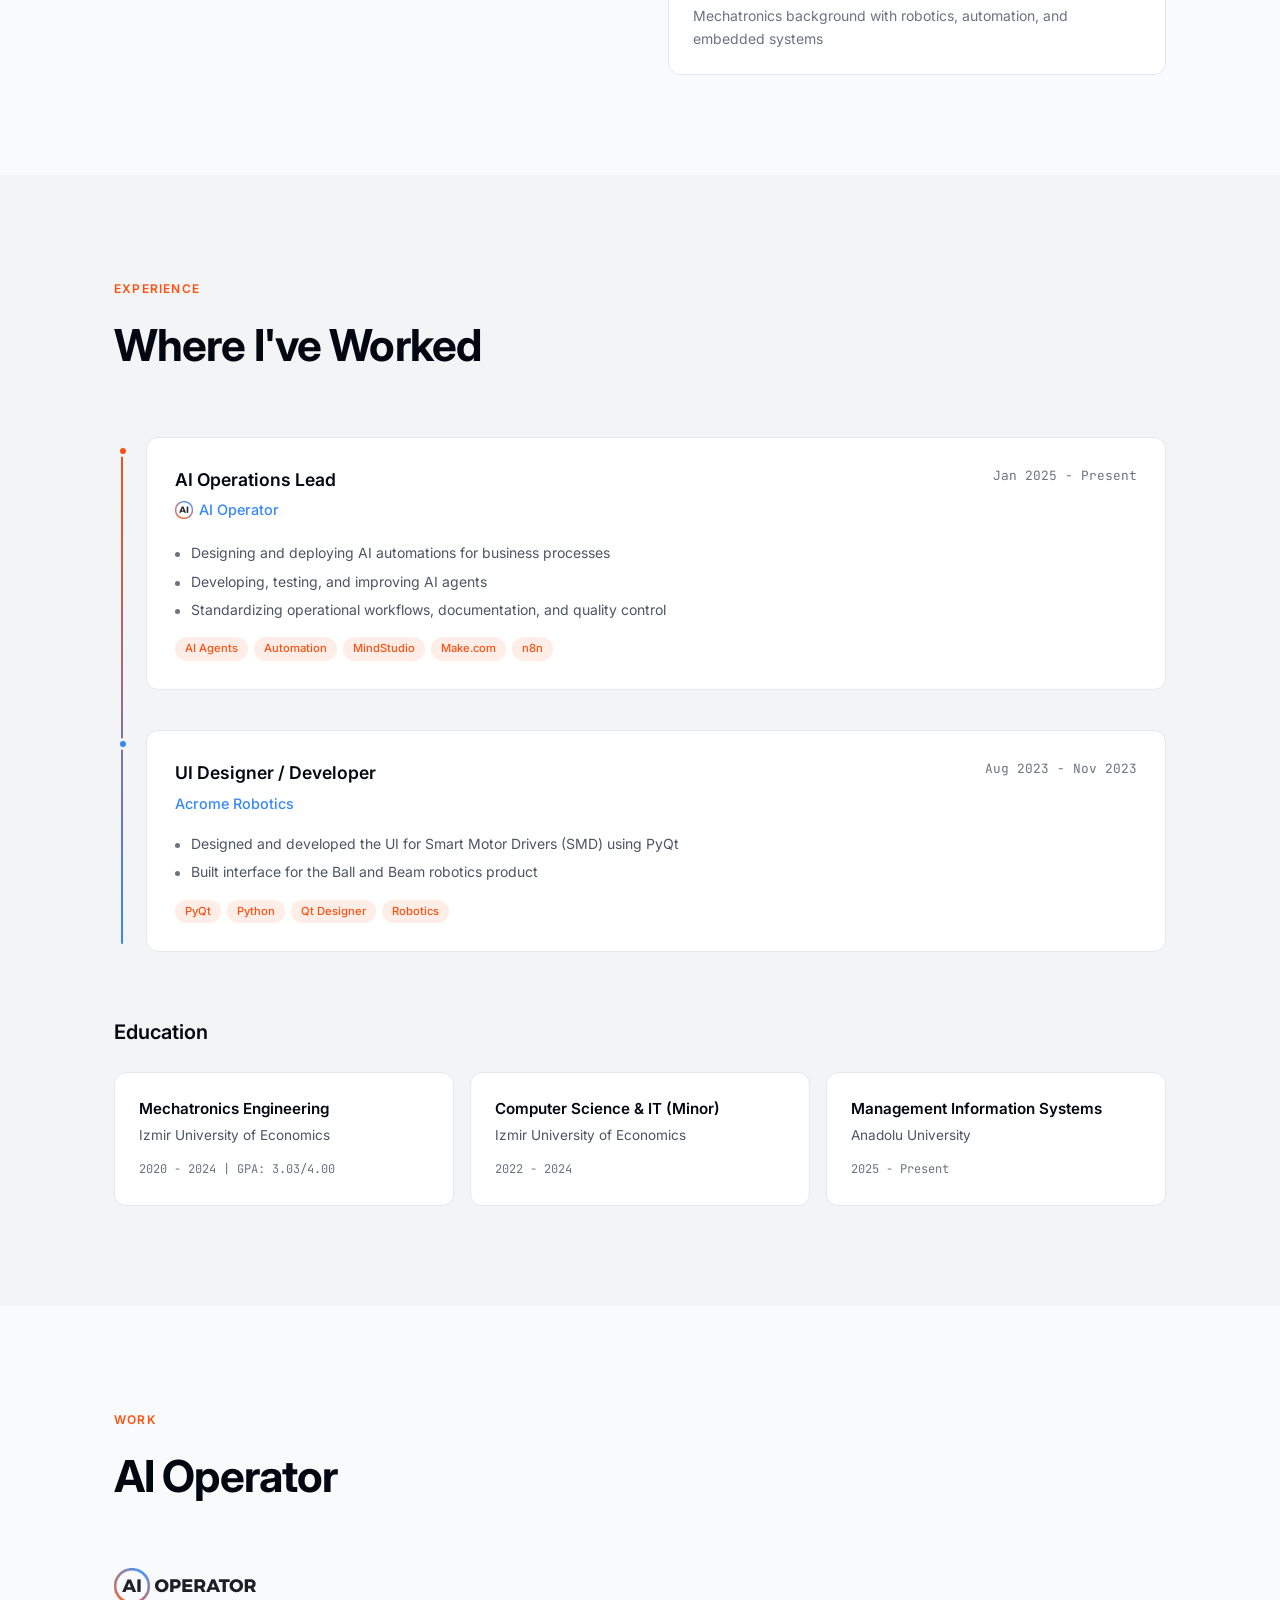
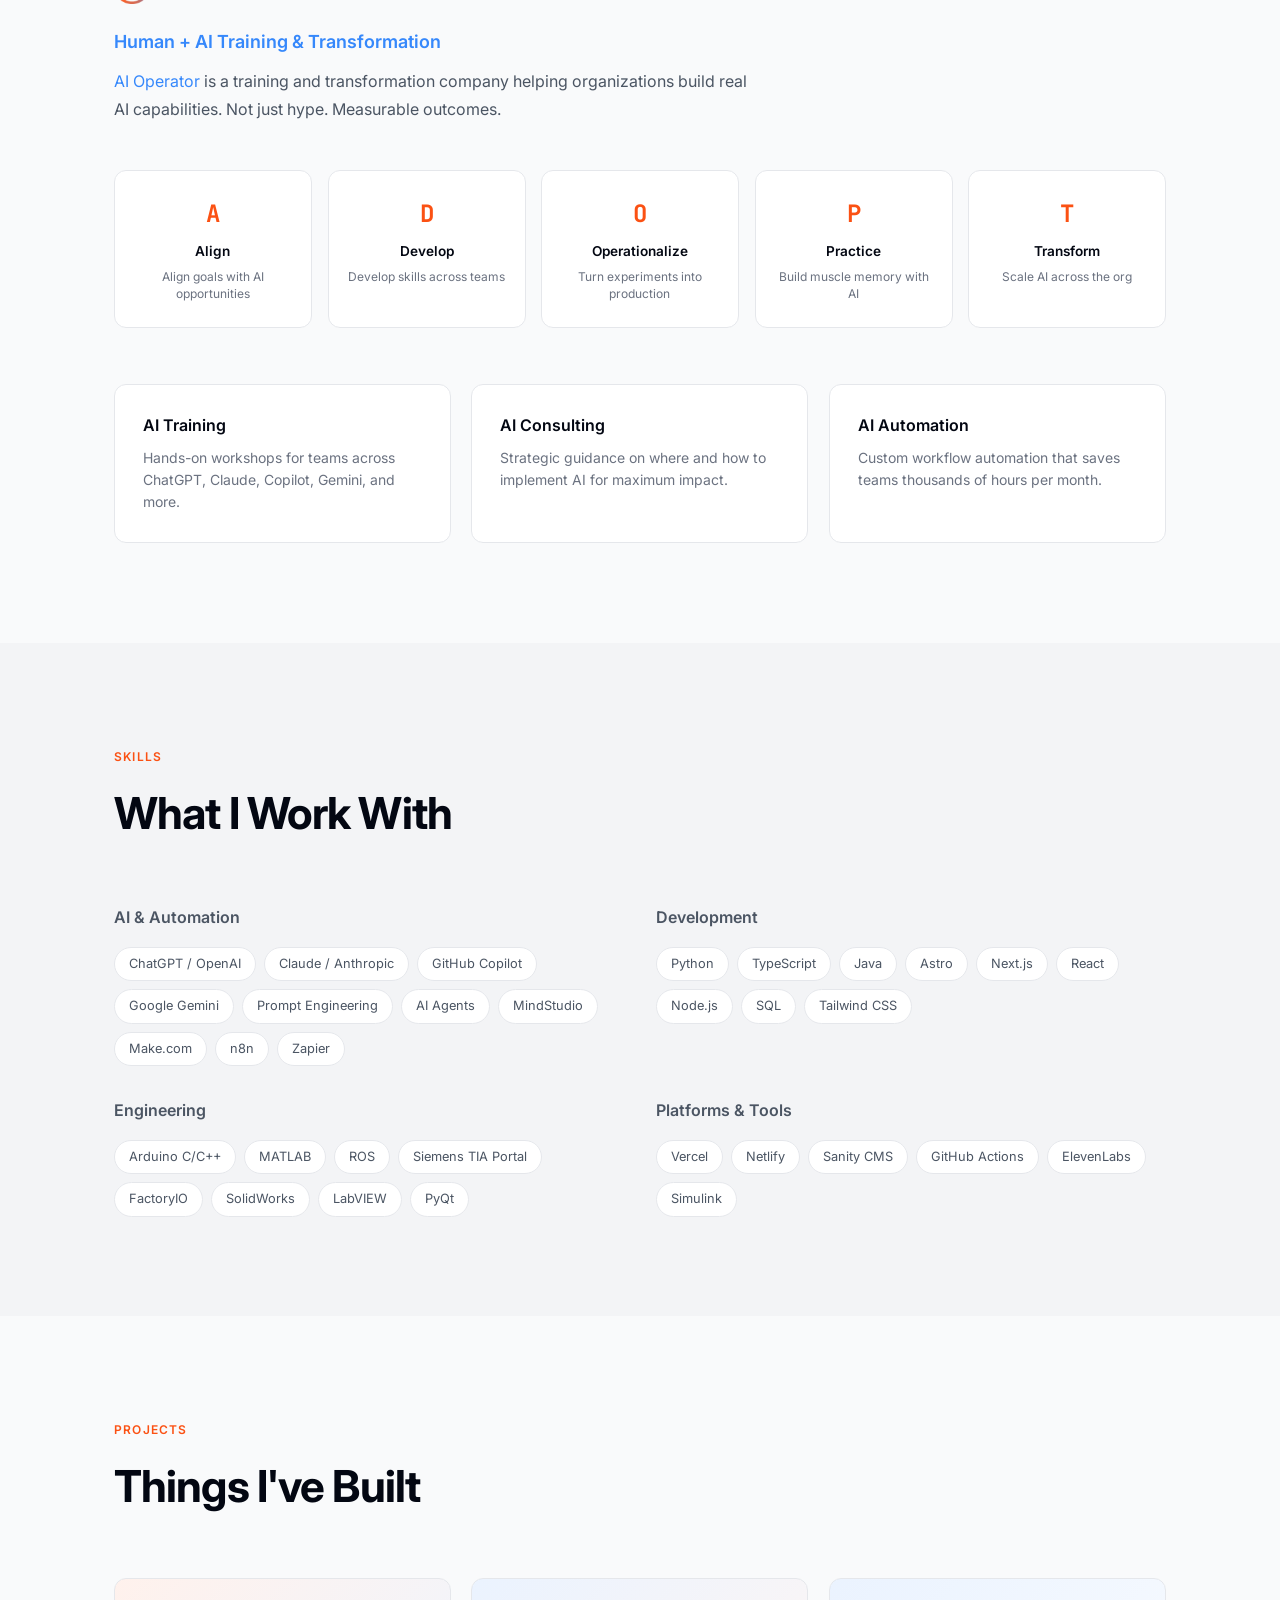
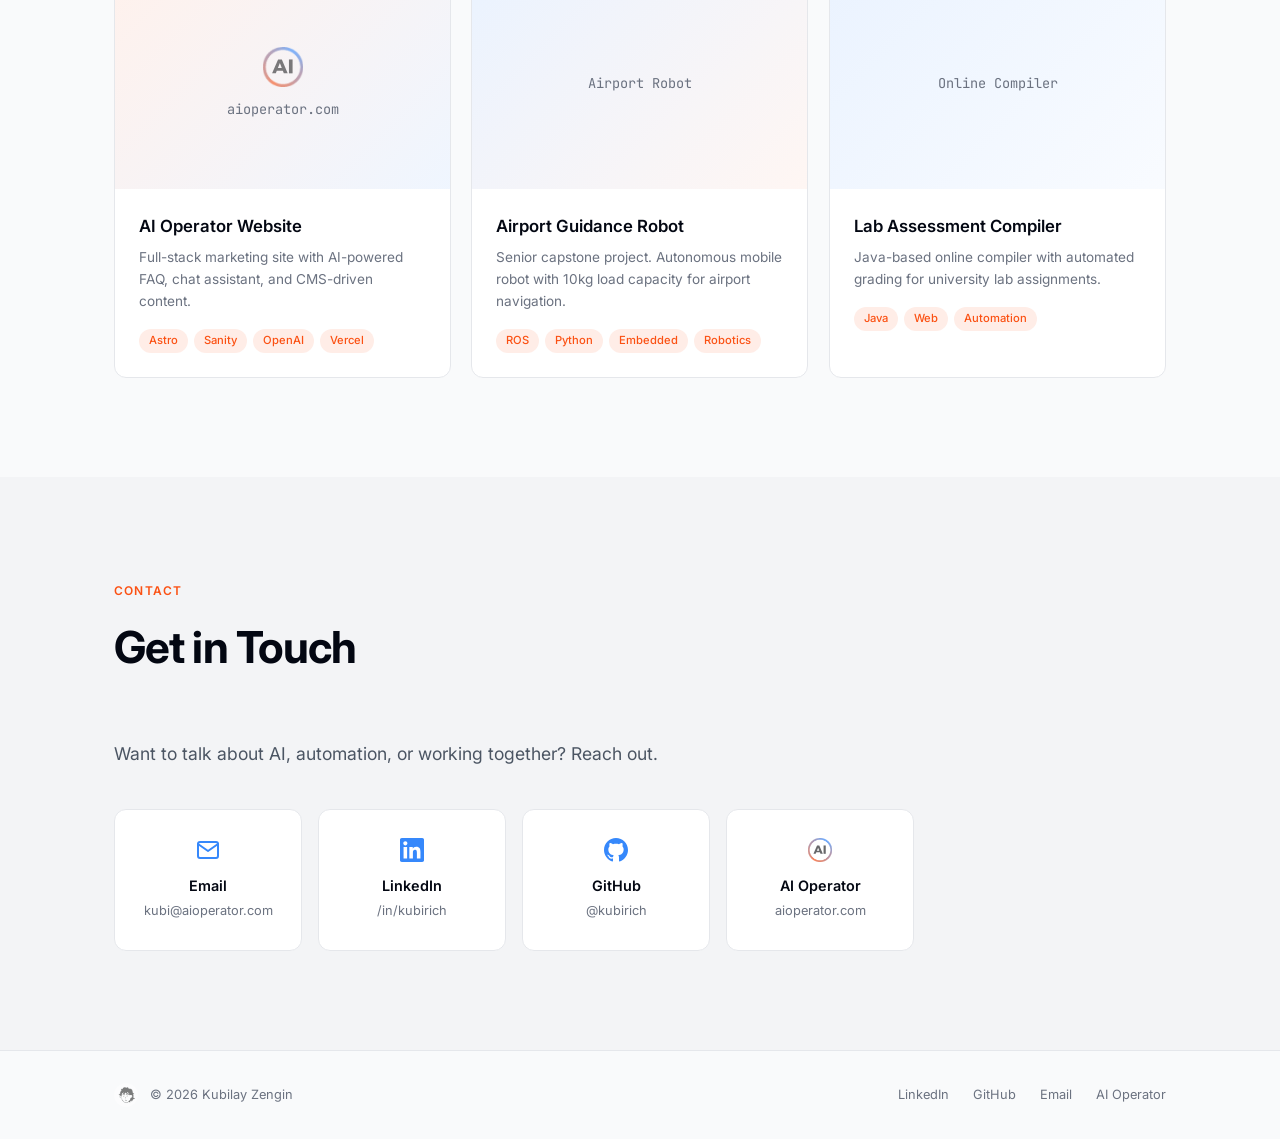
==== commit af71a2e4: "Remove downloadable CV button and PDF from assets Co-Authored-By: Claude Opus 4.6 <noreply@anthropic" ====
--- a/index.html
+++ b/index.html
@@ -123,10 +123,6 @@
                 <svg width="18" height="18" viewBox="0 0 24 24" fill="currentColor"><path d="M20.447 20.452h-3.554v-5.569c0-1.328-.027-3.037-1.852-3.037-1.853 0-2.136 1.445-2.136 2.939v5.667H9.351V9h3.414v1.561h.046c.477-.9 1.637-1.85 3.37-1.85 3.601 0 4.267 2.37 4.267 5.455v6.286zM5.337 7.433c-1.144 0-2.063-.926-2.063-2.065 0-1.138.92-2.063 2.063-2.063 1.14 0 2.064.925 2.064 2.063 0 1.139-.925 2.065-2.064 2.065zm1.782 13.019H3.555V9h3.564v11.452zM22.225 0H1.771C.792 0 0 .774 0 1.729v20.542C0 23.227.792 24 1.771 24h20.451C23.2 24 24 23.227 24 22.271V1.729C24 .774 23.2 0 22.222 0h.003z"/></svg>
                 LinkedIn
               </a>
-              <a href="assets/Kubilay_Zengin_CV.pdf" download class="btn btn-ghost">
-                <svg width="18" height="18" viewBox="0 0 24 24" fill="none" stroke="currentColor" stroke-width="2" stroke-linecap="round" stroke-linejoin="round"><path d="M21 15v4a2 2 0 0 1-2 2H5a2 2 0 0 1-2-2v-4"/><polyline points="7 10 12 15 17 10"/><line x1="12" y1="15" x2="12" y2="3"/></svg>
-                Download CV
-              </a>
             </div>
           </div>
           <div class="anim" data-anim="fade-up" data-delay="5">
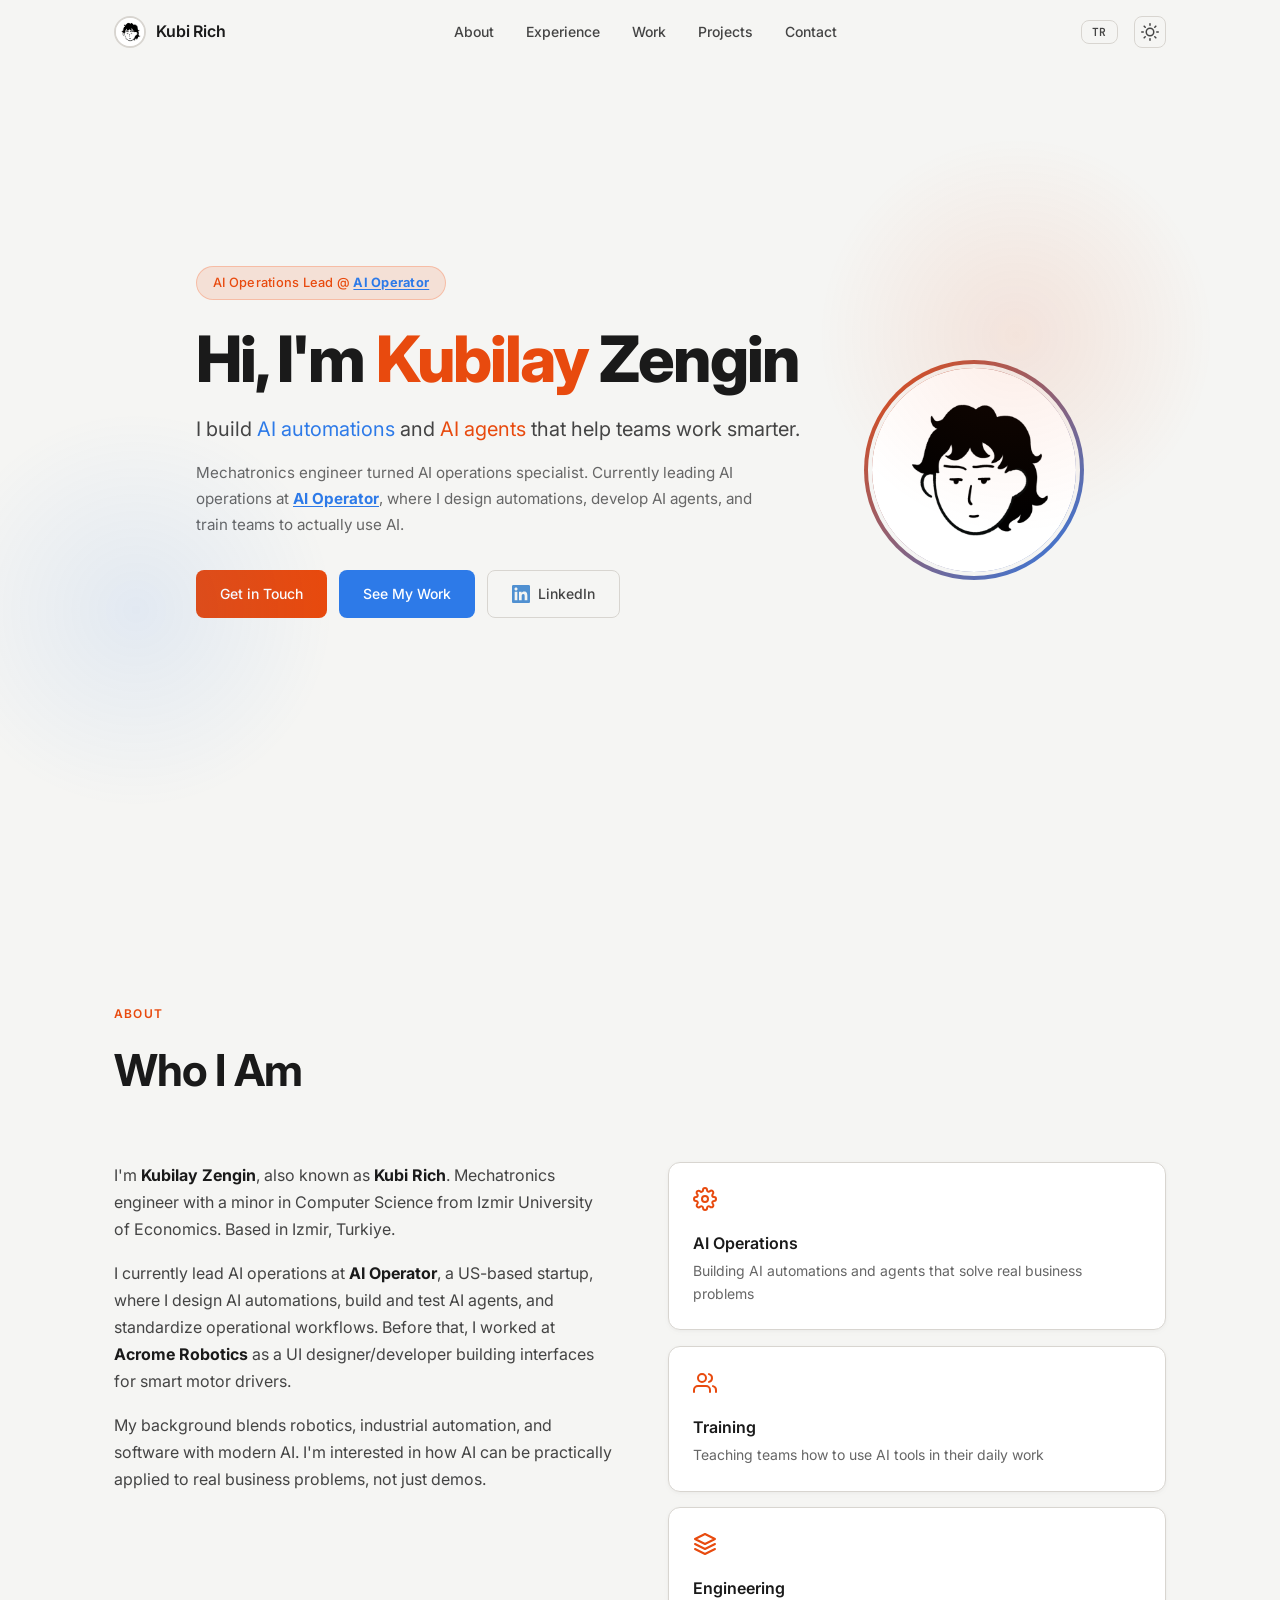
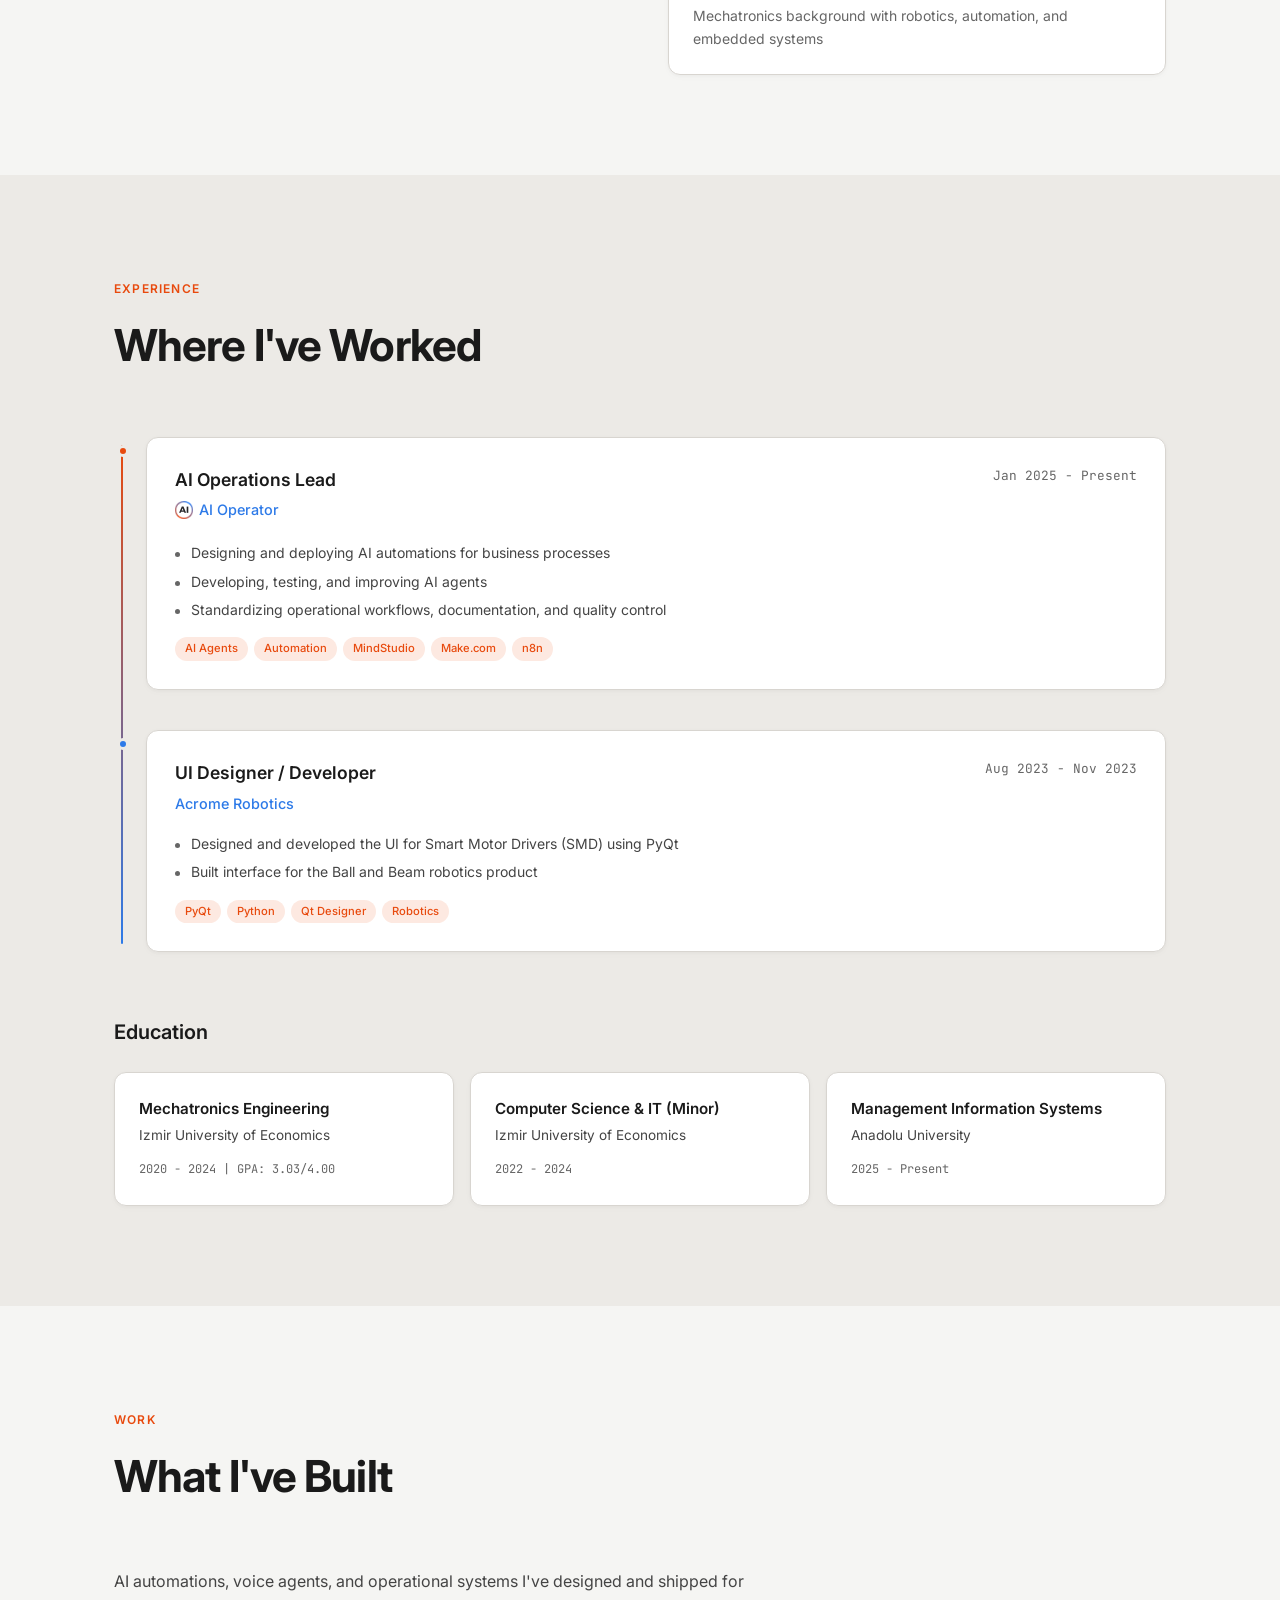
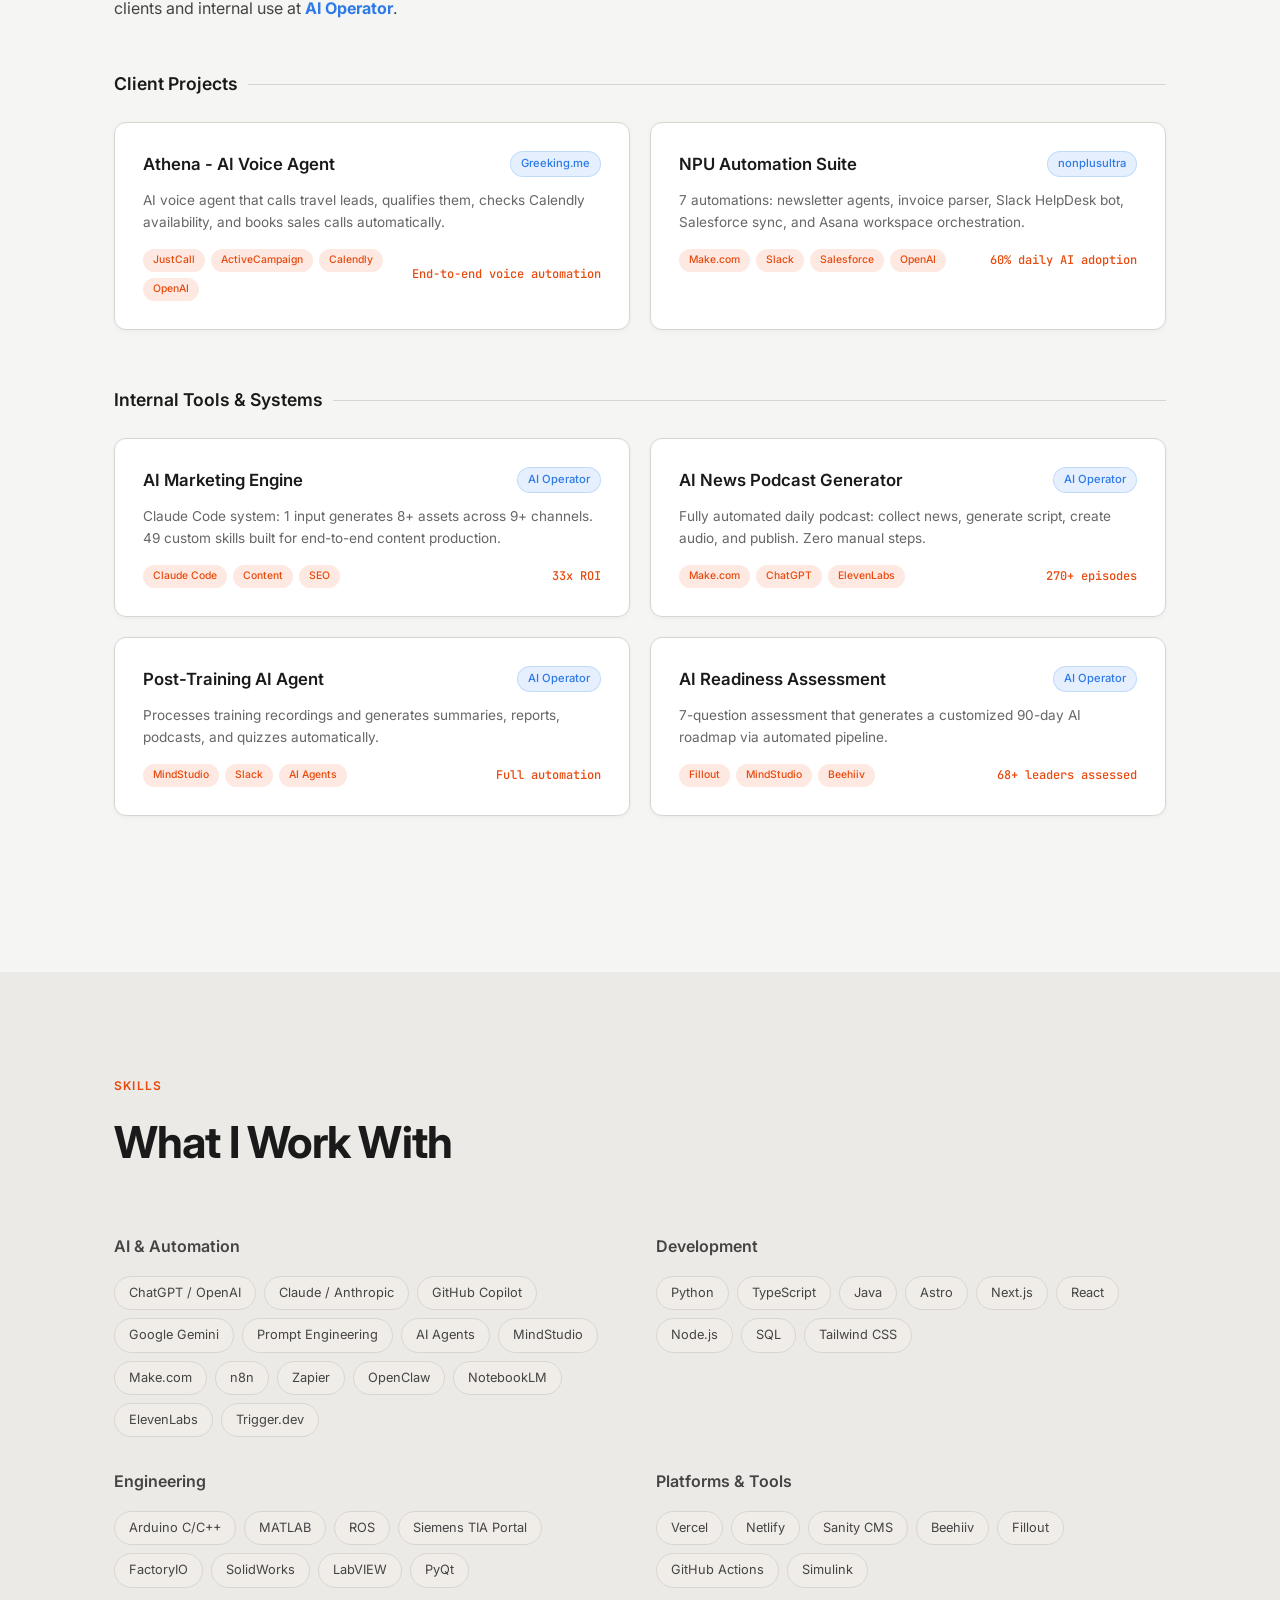
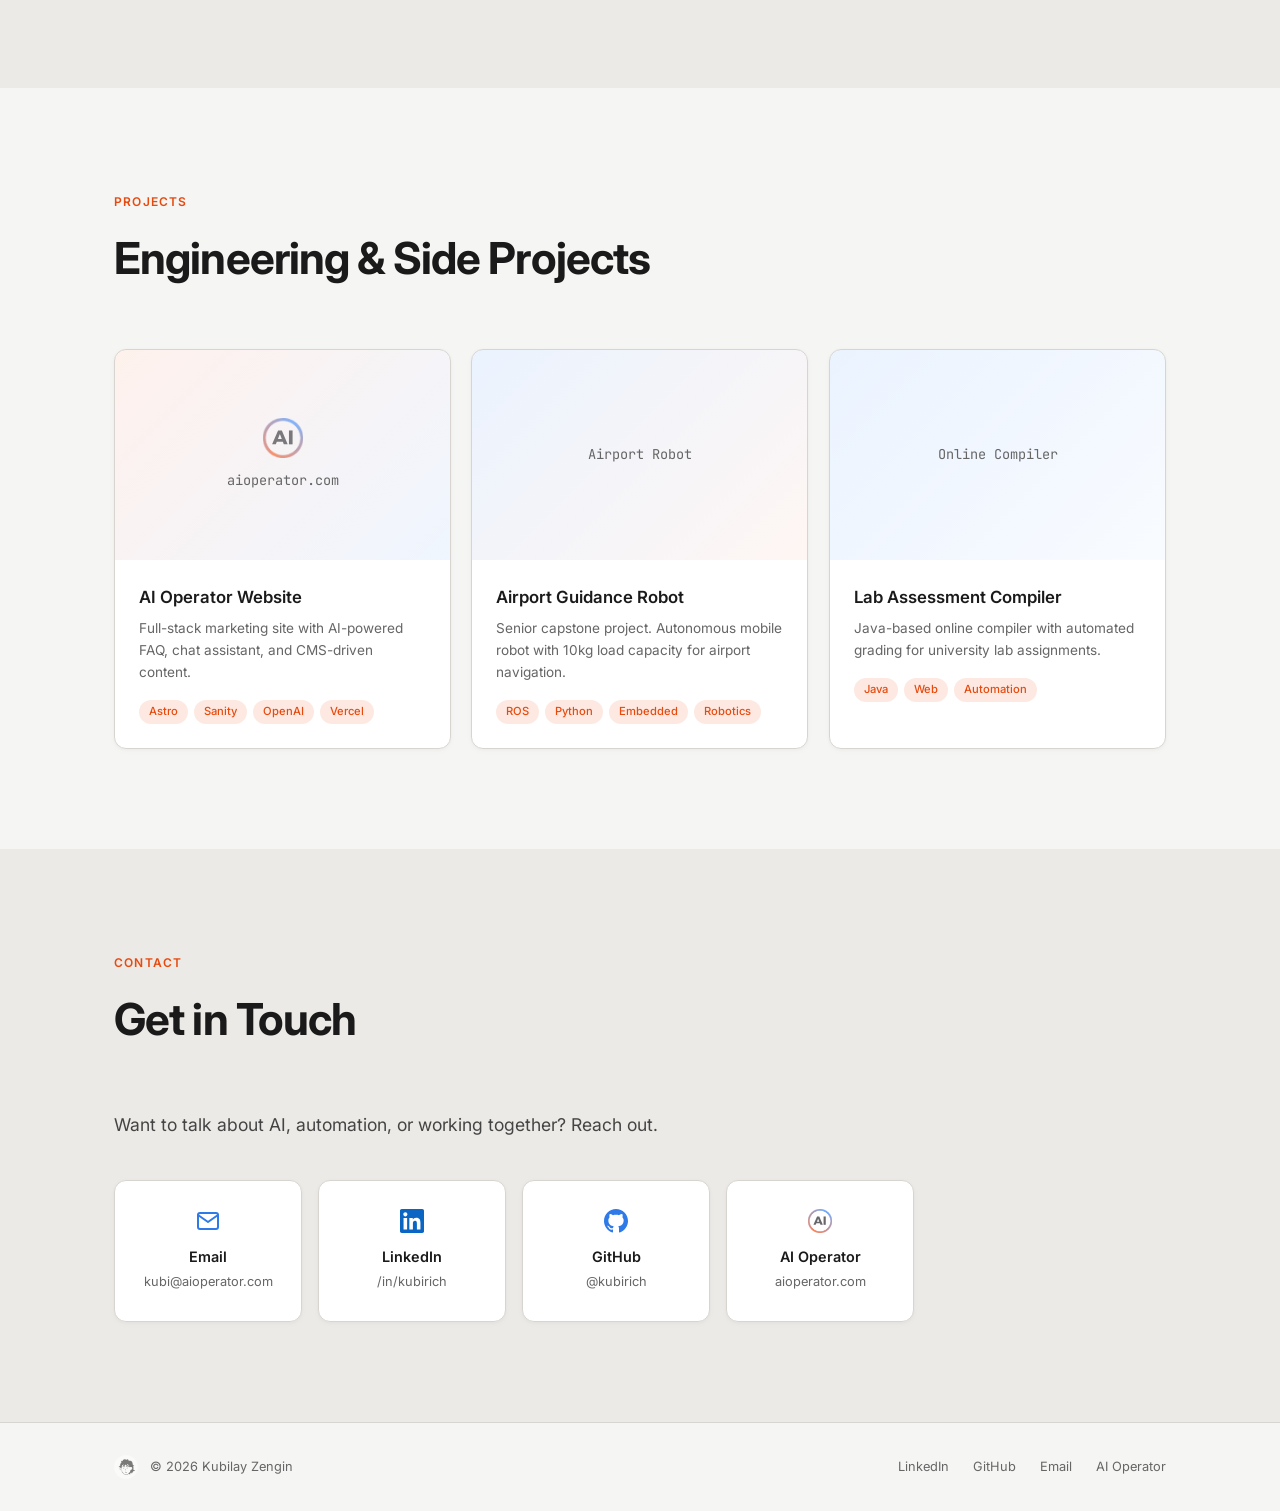
==== commit 86b1b202: "Revamp portfolio: Work section, Turkish i18n, light mode, logo fixes - Restructure AI Operator secti" ====
--- a/index.html
+++ b/index.html
@@ -78,13 +78,16 @@
         <span>Kubi Rich</span>
       </a>
       <div class="nav-links" id="nav-links">
-        <a href="#about">About</a>
-        <a href="#experience">Experience</a>
-        <a href="#work">AI Operator</a>
-        <a href="#projects">Projects</a>
-        <a href="#contact">Contact</a>
+        <a href="#about" data-i18n="nav-about">About</a>
+        <a href="#experience" data-i18n="nav-exp">Experience</a>
+        <a href="#work" data-i18n="nav-work">Work</a>
+        <a href="#projects" data-i18n="nav-projects">Projects</a>
+        <a href="#contact" data-i18n="nav-contact">Contact</a>
       </div>
       <div style="display:flex;align-items:center;">
+        <button class="lang-toggle" id="lang-toggle" aria-label="Switch language">
+          <span class="lang-label" id="lang-label">TR</span>
+        </button>
         <button class="theme-toggle" id="theme-toggle" aria-label="Toggle theme">
           <svg class="icon-moon" width="18" height="18" viewBox="0 0 24 24" fill="none" stroke="currentColor" stroke-width="2" stroke-linecap="round" stroke-linejoin="round"><path d="M21 12.79A9 9 0 1 1 11.21 3 7 7 0 0 0 21 12.79z"/></svg>
           <svg class="icon-sun" width="18" height="18" viewBox="0 0 24 24" fill="none" stroke="currentColor" stroke-width="2" stroke-linecap="round" stroke-linejoin="round"><circle cx="12" cy="12" r="5"/><line x1="12" y1="1" x2="12" y2="3"/><line x1="12" y1="21" x2="12" y2="23"/><line x1="4.22" y1="4.22" x2="5.64" y2="5.64"/><line x1="18.36" y1="18.36" x2="19.78" y2="19.78"/><line x1="1" y1="12" x2="3" y2="12"/><line x1="21" y1="12" x2="23" y2="12"/><line x1="4.22" y1="19.78" x2="5.64" y2="18.36"/><line x1="18.36" y1="5.64" x2="19.78" y2="4.22"/></svg>
@@ -104,51 +107,25 @@
       <div class="hero-layout">
         <div class="hero-content">
           <div class="anim" data-anim="fade-up" data-delay="0">
-            <div class="hero-badge">AI Operations Lead @ AI Operator</div>
+            <div class="hero-badge" data-i18n-html="hero-badge">AI Operations Lead @ <a href="https://aioperator.com" target="_blank" rel="noopener"><strong>AI Operator</strong></a></div>
           </div>
           <div class="anim" data-anim="fade-up" data-delay="1">
-            <h1>Hi, I'm <span class="text-orange">Kubilay</span> Zengin</h1>
+            <h1 data-i18n-html="hero-title">Hi, I'm <span class="text-orange">Kubilay</span> Zengin</h1>
           </div>
           <div class="anim" data-anim="fade-up" data-delay="2">
-            <p class="hero-subtitle">I build <span class="text-blue">AI automations</span> and <span class="text-orange">AI agents</span> that help teams work smarter.</p>
+            <p class="hero-subtitle" data-i18n-html="hero-subtitle">I build <span class="text-blue">AI automations</span> and <span class="text-orange">AI agents</span> that help teams work smarter.</p>
           </div>
           <div class="anim" data-anim="fade-up" data-delay="3">
-            <p class="hero-description">Mechatronics engineer turned AI operations specialist. Currently leading AI operations at AI Operator, where I design automations, develop AI agents, and train teams to actually use AI.</p>
+            <p class="hero-description" data-i18n-html="hero-desc">Mechatronics engineer turned AI operations specialist. Currently leading AI operations at <a href="https://aioperator.com" target="_blank" rel="noopener"><strong>AI Operator</strong></a>, where I design automations, develop AI agents, and train teams to actually use AI.</p>
           </div>
           <div class="anim" data-anim="fade-up" data-delay="4">
             <div class="hero-actions">
-              <a href="#contact" class="btn btn-primary">Get in Touch</a>
-              <a href="#work" class="btn btn-secondary">See My Work</a>
+              <a href="#contact" class="btn btn-primary" data-i18n="hero-cta1">Get in Touch</a>
+              <a href="#work" class="btn btn-secondary" data-i18n="hero-cta2">See My Work</a>
               <a href="https://linkedin.com/in/kubirich" target="_blank" rel="noopener" class="btn btn-ghost">
-                <svg width="18" height="18" viewBox="0 0 24 24" fill="currentColor"><path d="M20.447 20.452h-3.554v-5.569c0-1.328-.027-3.037-1.852-3.037-1.853 0-2.136 1.445-2.136 2.939v5.667H9.351V9h3.414v1.561h.046c.477-.9 1.637-1.85 3.37-1.85 3.601 0 4.267 2.37 4.267 5.455v6.286zM5.337 7.433c-1.144 0-2.063-.926-2.063-2.065 0-1.138.92-2.063 2.063-2.063 1.14 0 2.064.925 2.064 2.063 0 1.139-.925 2.065-2.064 2.065zm1.782 13.019H3.555V9h3.564v11.452zM22.225 0H1.771C.792 0 0 .774 0 1.729v20.542C0 23.227.792 24 1.771 24h20.451C23.2 24 24 23.227 24 22.271V1.729C24 .774 23.2 0 22.222 0h.003z"/></svg>
+                <svg width="18" height="18" viewBox="0 0 24 24" fill="#0A66C2"><path d="M20.447 20.452h-3.554v-5.569c0-1.328-.027-3.037-1.852-3.037-1.853 0-2.136 1.445-2.136 2.939v5.667H9.351V9h3.414v1.561h.046c.477-.9 1.637-1.85 3.37-1.85 3.601 0 4.267 2.37 4.267 5.455v6.286zM5.337 7.433c-1.144 0-2.063-.926-2.063-2.065 0-1.138.92-2.063 2.063-2.063 1.14 0 2.064.925 2.064 2.063 0 1.139-.925 2.065-2.064 2.065zm1.782 13.019H3.555V9h3.564v11.452zM22.225 0H1.771C.792 0 0 .774 0 1.729v20.542C0 23.227.792 24 1.771 24h20.451C23.2 24 24 23.227 24 22.271V1.729C24 .774 23.2 0 22.222 0h.003z"/></svg>
                 LinkedIn
               </a>
-            </div>
-          </div>
-          <div class="anim" data-anim="fade-up" data-delay="5">
-            <div class="hero-stats">
-              <div class="stat">
-                <div class="stat-value">
-                  <span class="stat-number" data-count="1000">0</span>
-                  <span class="stat-suffix">+</span>
-                </div>
-                <span class="stat-label">Professionals Trained</span>
-              </div>
-              <div class="stat">
-                <div class="stat-value">
-                  <span class="stat-number" data-count="20000">0</span>
-                  <span class="stat-suffix">+</span>
-                </div>
-                <span class="stat-label">Hours Saved Monthly</span>
-              </div>
-              <div class="stat">
-                <div class="stat-value">
-                  <span class="stat-prefix">$</span>
-                  <span class="stat-number" data-count="27.5">0</span>
-                  <span class="stat-suffix">M+</span>
-                </div>
-                <span class="stat-label">Business Value Impacted</span>
-              </div>
             </div>
           </div>
         </div>
@@ -167,36 +144,36 @@
   <section class="section" id="about">
     <div class="container">
       <div class="section-header anim" data-anim="fade-up">
-        <span class="section-tag">About</span>
-        <h2>Who I Am</h2>
+        <span class="section-tag" data-i18n="about-tag">About</span>
+        <h2 data-i18n="about-title">Who I Am</h2>
       </div>
       <div class="about-grid">
         <div class="about-text anim" data-anim="fade-right">
-          <p>I'm <strong>Kubilay Zengin</strong>, also known as <strong>Kubi Rich</strong>. Mechatronics engineer with a minor in Computer Science from Izmir University of Economics. Based in Izmir, Turkey.</p>
-          <p>I currently lead AI operations at <a href="https://aioperator.com" target="_blank" rel="noopener">AI Operator</a>, a US-based startup, where I design AI automations, build and test AI agents, and standardize operational workflows. Before that, I worked at <strong>Acrome Robotics</strong> as a UI designer/developer building interfaces for smart motor drivers.</p>
-          <p>My background blends robotics, industrial automation, and software with modern AI. I'm interested in how AI can be practically applied to real business problems, not just demos.</p>
+          <p data-i18n-html="about-p1">I'm <strong>Kubilay Zengin</strong>, also known as <strong>Kubi Rich</strong>. Mechatronics engineer with a minor in Computer Science from Izmir University of Economics. Based in Izmir, Turkiye.</p>
+          <p data-i18n-html="about-p2">I currently lead AI operations at <a href="https://aioperator.com" target="_blank" rel="noopener"><strong>AI Operator</strong></a>, a US-based startup, where I design AI automations, build and test AI agents, and standardize operational workflows. Before that, I worked at <a href="https://acrome.io" target="_blank" rel="noopener"><strong>Acrome Robotics</strong></a> as a UI designer/developer building interfaces for smart motor drivers.</p>
+          <p data-i18n="about-p3">My background blends robotics, industrial automation, and software with modern AI. I'm interested in how AI can be practically applied to real business problems, not just demos.</p>
         </div>
         <div class="about-details">
           <div class="detail-card anim" data-anim="fade-left" data-delay="0">
             <div class="detail-icon">
               <svg width="24" height="24" viewBox="0 0 24 24" fill="none" stroke="currentColor" stroke-width="2" stroke-linecap="round" stroke-linejoin="round"><circle cx="12" cy="12" r="3"/><path d="M19.4 15a1.65 1.65 0 0 0 .33 1.82l.06.06a2 2 0 0 1 0 2.83 2 2 0 0 1-2.83 0l-.06-.06a1.65 1.65 0 0 0-1.82-.33 1.65 1.65 0 0 0-1 1.51V21a2 2 0 0 1-2 2 2 2 0 0 1-2-2v-.09A1.65 1.65 0 0 0 9 19.4a1.65 1.65 0 0 0-1.82.33l-.06.06a2 2 0 0 1-2.83 0 2 2 0 0 1 0-2.83l.06-.06A1.65 1.65 0 0 0 4.68 15a1.65 1.65 0 0 0-1.51-1H3a2 2 0 0 1-2-2 2 2 0 0 1 2-2h.09A1.65 1.65 0 0 0 4.6 9a1.65 1.65 0 0 0-.33-1.82l-.06-.06a2 2 0 0 1 0-2.83 2 2 0 0 1 2.83 0l.06.06A1.65 1.65 0 0 0 9 4.68a1.65 1.65 0 0 0 1-1.51V3a2 2 0 0 1 2-2 2 2 0 0 1 2 2v.09a1.65 1.65 0 0 0 1 1.51 1.65 1.65 0 0 0 1.82-.33l.06-.06a2 2 0 0 1 2.83 0 2 2 0 0 1 0 2.83l-.06.06a1.65 1.65 0 0 0-.33 1.82V9a1.65 1.65 0 0 0 1.51 1H21a2 2 0 0 1 2 2 2 2 0 0 1-2 2h-.09a1.65 1.65 0 0 0-1.51 1z"/></svg>
             </div>
-            <h3>AI Operations</h3>
-            <p>Building AI automations and agents that solve real business problems</p>
+            <h3 data-i18n="about-card1-t">AI Operations</h3>
+            <p data-i18n="about-card1-d">Building AI automations and agents that solve real business problems</p>
           </div>
           <div class="detail-card anim" data-anim="fade-left" data-delay="1">
             <div class="detail-icon">
               <svg width="24" height="24" viewBox="0 0 24 24" fill="none" stroke="currentColor" stroke-width="2" stroke-linecap="round" stroke-linejoin="round"><path d="M17 21v-2a4 4 0 0 0-4-4H5a4 4 0 0 0-4 4v2"/><circle cx="9" cy="7" r="4"/><path d="M23 21v-2a4 4 0 0 0-3-3.87"/><path d="M16 3.13a4 4 0 0 1 0 7.75"/></svg>
             </div>
-            <h3>Training</h3>
-            <p>Teaching teams how to use AI tools in their daily work</p>
+            <h3 data-i18n="about-card2-t">Training</h3>
+            <p data-i18n="about-card2-d">Teaching teams how to use AI tools in their daily work</p>
           </div>
           <div class="detail-card anim" data-anim="fade-left" data-delay="2">
             <div class="detail-icon">
               <svg width="24" height="24" viewBox="0 0 24 24" fill="none" stroke="currentColor" stroke-width="2" stroke-linecap="round" stroke-linejoin="round"><polygon points="12 2 2 7 12 12 22 7 12 2"/><polyline points="2 17 12 22 22 17"/><polyline points="2 12 12 17 22 12"/></svg>
             </div>
-            <h3>Engineering</h3>
-            <p>Mechatronics background with robotics, automation, and embedded systems</p>
+            <h3 data-i18n="about-card3-t">Engineering</h3>
+            <p data-i18n="about-card3-d">Mechatronics background with robotics, automation, and embedded systems</p>
           </div>
         </div>
       </div>
@@ -207,8 +184,8 @@
   <section class="section section-alt" id="experience">
     <div class="container">
       <div class="section-header anim" data-anim="fade-up">
-        <span class="section-tag">Experience</span>
-        <h2>Where I've Worked</h2>
+        <span class="section-tag" data-i18n="exp-tag">Experience</span>
+        <h2 data-i18n="exp-title">Where I've Worked</h2>
       </div>
       <div class="timeline">
         <div class="timeline-item anim" data-anim="fade-up">
@@ -216,17 +193,17 @@
           <div class="timeline-content">
             <div class="timeline-header">
               <div>
-                <h3>AI Operations Lead</h3>
+                <h3 data-i18n="exp-role1">AI Operations Lead</h3>
                 <a href="https://aioperator.com" target="_blank" rel="noopener" class="timeline-company">
-                  <img src="assets/aio-icon.svg" alt="" class="timeline-logo"> AI Operator
+                  <img src="assets/aio-icon.svg" alt="" class="timeline-logo aio-dark"><img src="assets/aio-icon-light.png" alt="" class="timeline-logo aio-light"> AI Operator
                 </a>
               </div>
               <span class="timeline-date">Jan 2025 - Present</span>
             </div>
             <ul class="timeline-details">
-              <li>Designing and deploying AI automations for business processes</li>
-              <li>Developing, testing, and improving AI agents</li>
-              <li>Standardizing operational workflows, documentation, and quality control</li>
+              <li data-i18n="exp-d1a">Designing and deploying AI automations for business processes</li>
+              <li data-i18n="exp-d1b">Developing, testing, and improving AI agents</li>
+              <li data-i18n="exp-d1c">Standardizing operational workflows, documentation, and quality control</li>
             </ul>
             <div class="timeline-tags">
               <span>AI Agents</span>
@@ -242,14 +219,14 @@
           <div class="timeline-content">
             <div class="timeline-header">
               <div>
-                <h3>UI Designer / Developer</h3>
-                <span class="timeline-company">Acrome Robotics</span>
+                <h3 data-i18n="exp-role2">UI Designer / Developer</h3>
+                <a href="https://acrome.io" target="_blank" rel="noopener" class="timeline-company">Acrome Robotics</a>
               </div>
               <span class="timeline-date">Aug 2023 - Nov 2023</span>
             </div>
             <ul class="timeline-details">
-              <li>Designed and developed the UI for Smart Motor Drivers (SMD) using PyQt</li>
-              <li>Built interface for the Ball and Beam robotics product</li>
+              <li data-i18n="exp-d2a">Designed and developed the UI for Smart Motor Drivers (SMD) using PyQt</li>
+              <li data-i18n="exp-d2b">Built interface for the Ball and Beam robotics product</li>
             </ul>
             <div class="timeline-tags">
               <span>PyQt</span>
@@ -262,21 +239,21 @@
       </div>
 
       <div class="education-section anim" data-anim="fade-up">
-        <h3 class="subsection-title">Education</h3>
+        <h3 class="subsection-title" data-i18n="edu-title">Education</h3>
         <div class="education-grid">
           <div class="edu-card">
-            <h4>Mechatronics Engineering</h4>
-            <p>Izmir University of Economics</p>
+            <h4 data-i18n="edu1-t">Mechatronics Engineering</h4>
+            <p data-i18n="edu1-s">Izmir University of Economics</p>
             <span class="edu-date">2020 - 2024 | GPA: 3.03/4.00</span>
           </div>
           <div class="edu-card">
-            <h4>Computer Science & IT (Minor)</h4>
-            <p>Izmir University of Economics</p>
+            <h4 data-i18n="edu2-t">Computer Science & IT (Minor)</h4>
+            <p data-i18n="edu2-s">Izmir University of Economics</p>
             <span class="edu-date">2022 - 2024</span>
           </div>
           <div class="edu-card">
-            <h4>Management Information Systems</h4>
-            <p>Anadolu University</p>
+            <h4 data-i18n="edu3-t">Management Information Systems</h4>
+            <p data-i18n="edu3-s">Anadolu University</p>
             <span class="edu-date">2025 - Present</span>
           </div>
         </div>
@@ -284,60 +261,115 @@
     </div>
   </section>
 
-  <!-- Work / AI Operator -->
+  <!-- Work -->
   <section class="section" id="work">
     <div class="container">
       <div class="section-header anim" data-anim="fade-up">
-        <span class="section-tag">Work</span>
-        <h2>AI Operator</h2>
+        <span class="section-tag" data-i18n="work-tag">Work</span>
+        <h2 data-i18n="work-title">What I've Built</h2>
       </div>
       <div class="work-content">
         <div class="work-intro anim" data-anim="fade-up">
-          <a href="https://aioperator.com" target="_blank" rel="noopener" class="aio-logo-link">
-            <img src="assets/aio-logo-light.svg" alt="AI Operator" class="aio-logo">
-          </a>
-          <p class="work-tagline">Human + AI Training & Transformation</p>
-          <p><a href="https://aioperator.com" target="_blank" rel="noopener">AI Operator</a> is a training and transformation company helping organizations build real AI capabilities. Not just hype. Measurable outcomes.</p>
-        </div>
-        <div class="method-grid">
-          <div class="method-card anim" data-anim="fade-up" data-delay="0">
-            <div class="method-step">A</div>
-            <h3>Align</h3>
-            <p>Align goals with AI opportunities</p>
-          </div>
-          <div class="method-card anim" data-anim="fade-up" data-delay="1">
-            <div class="method-step">D</div>
-            <h3>Develop</h3>
-            <p>Develop skills across teams</p>
-          </div>
-          <div class="method-card anim" data-anim="fade-up" data-delay="2">
-            <div class="method-step">O</div>
-            <h3>Operationalize</h3>
-            <p>Turn experiments into production</p>
-          </div>
-          <div class="method-card anim" data-anim="fade-up" data-delay="3">
-            <div class="method-step">P</div>
-            <h3>Practice</h3>
-            <p>Build muscle memory with AI</p>
-          </div>
-          <div class="method-card anim" data-anim="fade-up" data-delay="4">
-            <div class="method-step">T</div>
-            <h3>Transform</h3>
-            <p>Scale AI across the org</p>
-          </div>
-        </div>
-        <div class="services-grid">
-          <div class="service anim" data-anim="fade-up" data-delay="0">
-            <h4>AI Training</h4>
-            <p>Hands-on workshops for teams across ChatGPT, Claude, Copilot, Gemini, and more.</p>
-          </div>
-          <div class="service anim" data-anim="fade-up" data-delay="1">
-            <h4>AI Consulting</h4>
-            <p>Strategic guidance on where and how to implement AI for maximum impact.</p>
-          </div>
-          <div class="service anim" data-anim="fade-up" data-delay="2">
-            <h4>AI Automation</h4>
-            <p>Custom workflow automation that saves teams thousands of hours per month.</p>
+          <p data-i18n-html="work-intro">AI automations, voice agents, and operational systems I've designed and shipped for clients and internal use at <a href="https://aioperator.com" target="_blank" rel="noopener"><strong>AI Operator</strong></a>.</p>
+        </div>
+
+        <h3 class="work-category-title anim" data-anim="fade-up" data-i18n="work-cat1">Client Projects</h3>
+        <div class="work-projects-grid">
+          <div class="work-project-card anim" data-anim="fade-up" data-delay="0">
+            <div class="work-project-header">
+              <h3 data-i18n="w-athena-t">Athena - AI Voice Agent</h3>
+              <span class="work-project-client">Greeking.me</span>
+            </div>
+            <p data-i18n="w-athena-d">AI voice agent that calls travel leads, qualifies them, checks Calendly availability, and books sales calls automatically.</p>
+            <div class="work-project-footer">
+              <div class="work-project-tags">
+                <span>JustCall</span>
+                <span>ActiveCampaign</span>
+                <span>Calendly</span>
+                <span>OpenAI</span>
+              </div>
+              <span class="work-project-metric" data-i18n="w-athena-m">End-to-end voice automation</span>
+            </div>
+          </div>
+          <div class="work-project-card anim" data-anim="fade-up" data-delay="1">
+            <div class="work-project-header">
+              <h3 data-i18n="w-npu-t">NPU Automation Suite</h3>
+              <span class="work-project-client">nonplusultra</span>
+            </div>
+            <p data-i18n="w-npu-d">7 automations: newsletter agents, invoice parser, Slack HelpDesk bot, Salesforce sync, and Asana workspace orchestration.</p>
+            <div class="work-project-footer">
+              <div class="work-project-tags">
+                <span>Make.com</span>
+                <span>Slack</span>
+                <span>Salesforce</span>
+                <span>OpenAI</span>
+              </div>
+              <span class="work-project-metric" data-i18n="w-npu-m">60% daily AI adoption</span>
+            </div>
+          </div>
+        </div>
+
+        <h3 class="work-category-title anim" data-anim="fade-up" data-i18n="work-cat2">Internal Tools & Systems</h3>
+        <div class="work-projects-grid">
+          <div class="work-project-card anim" data-anim="fade-up" data-delay="0">
+            <div class="work-project-header">
+              <h3 data-i18n="w-mkt-t">AI Marketing Engine</h3>
+              <span class="work-project-client">AI Operator</span>
+            </div>
+            <p data-i18n="w-mkt-d">Claude Code system: 1 input generates 8+ assets across 9+ channels. 49 custom skills built for end-to-end content production.</p>
+            <div class="work-project-footer">
+              <div class="work-project-tags">
+                <span>Claude Code</span>
+                <span>Content</span>
+                <span>SEO</span>
+              </div>
+              <span class="work-project-metric" data-i18n="w-mkt-m">33x ROI</span>
+            </div>
+          </div>
+          <div class="work-project-card anim" data-anim="fade-up" data-delay="1">
+            <div class="work-project-header">
+              <h3 data-i18n="w-pod-t">AI News Podcast Generator</h3>
+              <span class="work-project-client">AI Operator</span>
+            </div>
+            <p data-i18n="w-pod-d">Fully automated daily podcast: collect news, generate script, create audio, and publish. Zero manual steps.</p>
+            <div class="work-project-footer">
+              <div class="work-project-tags">
+                <span>Make.com</span>
+                <span>ChatGPT</span>
+                <span>ElevenLabs</span>
+              </div>
+              <span class="work-project-metric" data-i18n="w-pod-m">270+ episodes</span>
+            </div>
+          </div>
+          <div class="work-project-card anim" data-anim="fade-up" data-delay="2">
+            <div class="work-project-header">
+              <h3 data-i18n="w-post-t">Post-Training AI Agent</h3>
+              <span class="work-project-client">AI Operator</span>
+            </div>
+            <p data-i18n="w-post-d">Processes training recordings and generates summaries, reports, podcasts, and quizzes automatically.</p>
+            <div class="work-project-footer">
+              <div class="work-project-tags">
+                <span>MindStudio</span>
+                <span>Slack</span>
+                <span>AI Agents</span>
+              </div>
+              <span class="work-project-metric" data-i18n="w-post-m">Full automation</span>
+            </div>
+          </div>
+          <div class="work-project-card anim" data-anim="fade-up" data-delay="3">
+            <div class="work-project-header">
+              <h3 data-i18n="w-assess-t">AI Readiness Assessment</h3>
+              <span class="work-project-client">AI Operator</span>
+            </div>
+            <p data-i18n="w-assess-d">7-question assessment that generates a customized 90-day AI roadmap via automated pipeline.</p>
+            <div class="work-project-footer">
+              <div class="work-project-tags">
+                <span>Fillout</span>
+                <span>MindStudio</span>
+                <span>Beehiiv</span>
+              </div>
+              <span class="work-project-metric" data-i18n="w-assess-m">68+ leaders assessed</span>
+            </div>
           </div>
         </div>
       </div>
@@ -348,12 +380,12 @@
   <section class="section section-alt" id="skills">
     <div class="container">
       <div class="section-header anim" data-anim="fade-up">
-        <span class="section-tag">Skills</span>
-        <h2>What I Work With</h2>
+        <span class="section-tag" data-i18n="skills-tag">Skills</span>
+        <h2 data-i18n="skills-title">What I Work With</h2>
       </div>
       <div class="expertise-grid">
         <div class="expertise-category anim" data-anim="fade-up" data-delay="0">
-          <h3>AI & Automation</h3>
+          <h3 data-i18n="skills-cat1">AI & Automation</h3>
           <div class="tags">
             <span class="tag">ChatGPT / OpenAI</span>
             <span class="tag">Claude / Anthropic</span>
@@ -365,10 +397,14 @@
             <span class="tag">Make.com</span>
             <span class="tag">n8n</span>
             <span class="tag">Zapier</span>
+            <span class="tag">OpenClaw</span>
+            <span class="tag">NotebookLM</span>
+            <span class="tag">ElevenLabs</span>
+            <span class="tag">Trigger.dev</span>
           </div>
         </div>
         <div class="expertise-category anim" data-anim="fade-up" data-delay="1">
-          <h3>Development</h3>
+          <h3 data-i18n="skills-cat2">Development</h3>
           <div class="tags">
             <span class="tag">Python</span>
             <span class="tag">TypeScript</span>
@@ -382,7 +418,7 @@
           </div>
         </div>
         <div class="expertise-category anim" data-anim="fade-up" data-delay="2">
-          <h3>Engineering</h3>
+          <h3 data-i18n="skills-cat3">Engineering</h3>
           <div class="tags">
             <span class="tag">Arduino C/C++</span>
             <span class="tag">MATLAB</span>
@@ -395,13 +431,14 @@
           </div>
         </div>
         <div class="expertise-category anim" data-anim="fade-up" data-delay="3">
-          <h3>Platforms & Tools</h3>
+          <h3 data-i18n="skills-cat4">Platforms & Tools</h3>
           <div class="tags">
             <span class="tag">Vercel</span>
             <span class="tag">Netlify</span>
             <span class="tag">Sanity CMS</span>
+            <span class="tag">Beehiiv</span>
+            <span class="tag">Fillout</span>
             <span class="tag">GitHub Actions</span>
-            <span class="tag">ElevenLabs</span>
             <span class="tag">Simulink</span>
           </div>
         </div>
@@ -413,18 +450,18 @@
   <section class="section" id="projects">
     <div class="container">
       <div class="section-header anim" data-anim="fade-up">
-        <span class="section-tag">Projects</span>
-        <h2>Things I've Built</h2>
+        <span class="section-tag" data-i18n="proj-tag">Projects</span>
+        <h2 data-i18n="proj-title">Engineering & Side Projects</h2>
       </div>
       <div class="projects-grid">
         <a href="https://aioperator.com" target="_blank" rel="noopener" class="project-card anim" data-anim="fade-up" data-delay="0">
           <div class="project-image">
-            <img src="assets/aio-icon.svg" alt="AI Operator" class="project-logo">
+            <img src="assets/aio-icon.svg" alt="AI Operator" class="project-logo aio-dark"><img src="assets/aio-icon-light.png" alt="AI Operator" class="project-logo aio-light">
             <span class="project-placeholder">aioperator.com</span>
           </div>
           <div class="project-info">
-            <h3>AI Operator Website</h3>
-            <p>Full-stack marketing site with AI-powered FAQ, chat assistant, and CMS-driven content.</p>
+            <h3 data-i18n="proj1-t">AI Operator Website</h3>
+            <p data-i18n="proj1-d">Full-stack marketing site with AI-powered FAQ, chat assistant, and CMS-driven content.</p>
             <div class="project-tags">
               <span>Astro</span>
               <span>Sanity</span>
@@ -438,8 +475,8 @@
             <span class="project-placeholder">Airport Robot</span>
           </div>
           <div class="project-info">
-            <h3>Airport Guidance Robot</h3>
-            <p>Senior capstone project. Autonomous mobile robot with 10kg load capacity for airport navigation.</p>
+            <h3 data-i18n="proj2-t">Airport Guidance Robot</h3>
+            <p data-i18n="proj2-d">Senior capstone project. Autonomous mobile robot with 10kg load capacity for airport navigation.</p>
             <div class="project-tags">
               <span>ROS</span>
               <span>Python</span>
@@ -453,8 +490,8 @@
             <span class="project-placeholder">Online Compiler</span>
           </div>
           <div class="project-info">
-            <h3>Lab Assessment Compiler</h3>
-            <p>Java-based online compiler with automated grading for university lab assignments.</p>
+            <h3 data-i18n="proj3-t">Lab Assessment Compiler</h3>
+            <p data-i18n="proj3-d">Java-based online compiler with automated grading for university lab assignments.</p>
             <div class="project-tags">
               <span>Java</span>
               <span>Web</span>
@@ -470,11 +507,11 @@
   <section class="section section-alt" id="contact">
     <div class="container">
       <div class="section-header anim" data-anim="fade-up">
-        <span class="section-tag">Contact</span>
-        <h2>Get in Touch</h2>
+        <span class="section-tag" data-i18n="contact-tag">Contact</span>
+        <h2 data-i18n="contact-title">Get in Touch</h2>
       </div>
       <div class="contact-content">
-        <p class="contact-intro anim" data-anim="fade-up">Want to talk about AI, automation, or working together? Reach out.</p>
+        <p class="contact-intro anim" data-anim="fade-up" data-i18n="contact-intro">Want to talk about AI, automation, or working together? Reach out.</p>
         <div class="contact-links">
           <a href="mailto:kubi@aioperator.com" class="contact-card anim" data-anim="fade-up" data-delay="0">
             <div class="contact-icon">
@@ -485,7 +522,7 @@
           </a>
           <a href="https://linkedin.com/in/kubirich" target="_blank" rel="noopener" class="contact-card anim" data-anim="fade-up" data-delay="1">
             <div class="contact-icon">
-              <svg width="24" height="24" viewBox="0 0 24 24" fill="currentColor"><path d="M20.447 20.452h-3.554v-5.569c0-1.328-.027-3.037-1.852-3.037-1.853 0-2.136 1.445-2.136 2.939v5.667H9.351V9h3.414v1.561h.046c.477-.9 1.637-1.85 3.37-1.85 3.601 0 4.267 2.37 4.267 5.455v6.286zM5.337 7.433c-1.144 0-2.063-.926-2.063-2.065 0-1.138.92-2.063 2.063-2.063 1.14 0 2.064.925 2.064 2.063 0 1.139-.925 2.065-2.064 2.065zm1.782 13.019H3.555V9h3.564v11.452zM22.225 0H1.771C.792 0 0 .774 0 1.729v20.542C0 23.227.792 24 1.771 24h20.451C23.2 24 24 23.227 24 22.271V1.729C24 .774 23.2 0 22.222 0h.003z"/></svg>
+              <svg width="24" height="24" viewBox="0 0 24 24" fill="#0A66C2"><path d="M20.447 20.452h-3.554v-5.569c0-1.328-.027-3.037-1.852-3.037-1.853 0-2.136 1.445-2.136 2.939v5.667H9.351V9h3.414v1.561h.046c.477-.9 1.637-1.85 3.37-1.85 3.601 0 4.267 2.37 4.267 5.455v6.286zM5.337 7.433c-1.144 0-2.063-.926-2.063-2.065 0-1.138.92-2.063 2.063-2.063 1.14 0 2.064.925 2.064 2.063 0 1.139-.925 2.065-2.064 2.065zm1.782 13.019H3.555V9h3.564v11.452zM22.225 0H1.771C.792 0 0 .774 0 1.729v20.542C0 23.227.792 24 1.771 24h20.451C23.2 24 24 23.227 24 22.271V1.729C24 .774 23.2 0 22.222 0h.003z"/></svg>
             </div>
             <h3>LinkedIn</h3>
             <p>/in/kubirich</p>
@@ -499,7 +536,7 @@
           </a>
           <a href="https://aioperator.com" target="_blank" rel="noopener" class="contact-card anim" data-anim="fade-up" data-delay="3">
             <div class="contact-icon">
-              <img src="assets/aio-icon.svg" alt="AI Operator" width="24" height="24">
+              <img src="assets/aio-icon.svg" alt="AI Operator" width="24" height="24" class="aio-dark"><img src="assets/aio-icon-light.png" alt="AI Operator" width="24" height="24" class="aio-light">
             </div>
             <h3>AI Operator</h3>
             <p>aioperator.com</p>
--- a/style.css
+++ b/style.css
@@ -27,16 +27,20 @@
 }
 
 [data-theme="light"] {
-  --bg: #F9FAFB;
-  --bg-alt: #f3f4f6;
+  --bg: #f5f5f3;
+  --bg-alt: #eceae6;
   --surface: #ffffff;
-  --border: #e5e7eb;
-  --border-hover: #d1d5db;
-  --text: #030712;
-  --text-muted: #4b5563;
-  --text-dim: #6b7280;
-  --orange-glow: rgba(251, 81, 19, 0.1);
-  --blue-glow: rgba(54, 136, 251, 0.1);
+  --border: #d8d5d0;
+  --border-hover: #c5c2bc;
+  --text: #1a1a1a;
+  --text-muted: #444444;
+  --text-dim: #666666;
+  --orange: #e84a0e;
+  --orange-hover: #d4430d;
+  --orange-glow: rgba(232, 74, 14, 0.12);
+  --blue: #2d7ae8;
+  --blue-hover: #2568c9;
+  --blue-glow: rgba(45, 122, 232, 0.12);
   color-scheme: light;
 }
 
@@ -221,6 +225,16 @@
   letter-spacing: 0.02em;
 }
 
+.hero-badge a {
+  color: var(--blue);
+  text-decoration: underline;
+  text-underline-offset: 2px;
+}
+
+.hero-badge a:hover {
+  color: var(--blue-hover);
+}
+
 .hero h1 {
   font-size: clamp(2.5rem, 5.5vw, 4rem);
   font-weight: 800;
@@ -242,6 +256,16 @@
   line-height: 1.7;
   margin-bottom: 32px;
   max-width: 560px;
+}
+
+.hero-description a {
+  color: var(--blue);
+  text-decoration: underline;
+  text-underline-offset: 2px;
+}
+
+.hero-description a:hover {
+  color: var(--blue-hover);
 }
 
 .hero-actions {
@@ -325,41 +349,6 @@
   opacity: 0.7;
 }
 
-/* ===== Stats ===== */
-.hero-stats {
-  display: flex;
-  gap: 48px;
-}
-
-.stat {
-  display: flex;
-  flex-direction: column;
-}
-
-.stat-value {
-  display: flex;
-  align-items: baseline;
-}
-
-.stat-prefix,
-.stat-number,
-.stat-suffix {
-  font-size: 1.5rem;
-  font-weight: 700;
-  font-family: 'JetBrains Mono', monospace;
-  background: linear-gradient(135deg, var(--orange), var(--blue));
-  -webkit-background-clip: text;
-  -webkit-text-fill-color: transparent;
-  background-clip: text;
-}
-
-.stat-label {
-  font-size: 0.75rem;
-  color: var(--text-dim);
-  margin-top: 2px;
-  letter-spacing: 0.02em;
-}
-
 /* ===== Sections ===== */
 .section {
   padding: 100px 0;
@@ -448,115 +437,136 @@
   color: var(--text-dim);
 }
 
-/* ===== Work / ADOPT Method ===== */
+/* ===== Work / Project Showcase ===== */
 .work-intro {
   margin-bottom: 48px;
   max-width: 640px;
 }
 
-.aio-logo-link {
-  display: inline-block;
-  margin-bottom: 16px;
-}
-
-.aio-logo {
-  height: 36px;
-  width: auto;
-  opacity: 0.9;
-  transition: opacity var(--transition);
-}
-
-.aio-logo-link:hover .aio-logo {
-  opacity: 1;
-}
-
-.work-tagline {
-  font-size: 1.125rem;
-  font-weight: 600;
-  margin-bottom: 12px;
-  color: var(--blue);
-}
-
-.work-intro > p:last-child {
+.work-intro p {
   color: var(--text-muted);
   line-height: 1.7;
 }
 
-.method-grid {
-  display: grid;
-  grid-template-columns: repeat(5, 1fr);
-  gap: 16px;
-  margin-bottom: 56px;
-}
-
-.method-card {
-  padding: 24px 16px;
-  background: var(--surface);
-  border: 1px solid var(--border);
-  border-radius: var(--radius);
-  text-align: center;
-  transition: all var(--transition);
-}
-
-.method-card:hover {
-  border-color: var(--blue);
-  transform: translateY(-2px);
-}
-
-.method-step {
-  font-family: 'JetBrains Mono', monospace;
-  font-size: 1.5rem;
-  font-weight: 700;
-  color: var(--orange);
-  margin-bottom: 8px;
-}
-
-.method-card h3 {
-  font-size: 0.85rem;
-  font-weight: 600;
-  margin-bottom: 6px;
-}
-
-.method-card p {
-  font-size: 0.75rem;
-  color: var(--text-dim);
-  line-height: 1.4;
-}
-
-.work-services h3 {
-  font-size: 1.25rem;
+.work-category-title {
+  font-size: 1.1rem;
   font-weight: 600;
   margin-bottom: 24px;
-}
-
-.services-grid {
+  color: var(--text);
+  display: flex;
+  align-items: center;
+  gap: 10px;
+}
+
+.work-category-title::after {
+  content: '';
+  flex: 1;
+  height: 1px;
+  background: var(--border);
+}
+
+.work-projects-grid {
   display: grid;
-  grid-template-columns: repeat(3, 1fr);
+  grid-template-columns: repeat(2, 1fr);
   gap: 20px;
-}
-
-.service {
+  margin-bottom: 56px;
+}
+
+.work-project-card {
   padding: 28px;
   background: var(--surface);
   border: 1px solid var(--border);
   border-radius: var(--radius);
-  transition: all var(--transition);
-}
-
-.service:hover {
-  border-color: var(--blue);
-}
-
-.service h4 {
-  font-size: 1rem;
+  transition: all 0.3s ease;
+  position: relative;
+  overflow: hidden;
+}
+
+.work-project-card::before {
+  content: '';
+  position: absolute;
+  top: var(--mouse-y, -100px);
+  left: var(--mouse-x, -100px);
+  width: 200px;
+  height: 200px;
+  background: radial-gradient(circle, rgba(251, 81, 19, 0.08), transparent 70%);
+  transform: translate(-50%, -50%);
+  pointer-events: none;
+  opacity: 0;
+  transition: opacity 0.3s ease;
+}
+
+.work-project-card:hover::before {
+  opacity: 1;
+}
+
+.work-project-card:hover {
+  border-color: var(--orange);
+  transform: translateY(-4px);
+  box-shadow: 0 12px 40px rgba(0, 0, 0, 0.4);
+}
+
+.work-project-header {
+  display: flex;
+  align-items: flex-start;
+  justify-content: space-between;
+  gap: 12px;
+  margin-bottom: 12px;
+}
+
+.work-project-card h3 {
+  font-size: 1.05rem;
   font-weight: 600;
-  margin-bottom: 8px;
-}
-
-.service p {
-  font-size: 0.875rem;
+}
+
+.work-project-client {
+  display: inline-block;
+  padding: 3px 10px;
+  background: var(--blue-glow);
+  border: 1px solid rgba(54, 136, 251, 0.2);
+  border-radius: 100px;
+  font-size: 0.7rem;
+  color: var(--blue);
+  font-weight: 500;
+  white-space: nowrap;
+  flex-shrink: 0;
+}
+
+.work-project-card p {
+  font-size: 0.85rem;
   color: var(--text-dim);
   line-height: 1.6;
+  margin-bottom: 16px;
+}
+
+.work-project-footer {
+  display: flex;
+  align-items: center;
+  justify-content: space-between;
+  gap: 12px;
+}
+
+.work-project-metric {
+  font-family: 'JetBrains Mono', monospace;
+  font-size: 0.75rem;
+  font-weight: 500;
+  color: var(--orange);
+  white-space: nowrap;
+}
+
+.work-project-tags {
+  display: flex;
+  flex-wrap: wrap;
+  gap: 6px;
+}
+
+.work-project-tags span {
+  padding: 3px 10px;
+  background: var(--orange-glow);
+  border-radius: 100px;
+  font-size: 0.65rem;
+  color: var(--orange);
+  font-weight: 500;
 }
 
 /* ===== Expertise ===== */
@@ -924,6 +934,12 @@
   height: 18px;
 }
 
+/* AI Operator icon theme swap: dark mode shows light icon, light mode shows dark icon */
+.aio-light { display: inline-block; }
+.aio-dark { display: none; }
+[data-theme="light"] .aio-light { display: none; }
+[data-theme="light"] .aio-dark { display: inline-block; }
+
 .timeline-date {
   font-size: 0.8rem;
   color: var(--text-dim);
@@ -1047,6 +1063,30 @@
   to { transform: rotate(360deg); }
 }
 
+/* ===== Language Toggle ===== */
+.lang-toggle {
+  background: none;
+  border: 1px solid var(--border);
+  border-radius: var(--radius-sm);
+  padding: 4px 10px;
+  cursor: pointer;
+  color: var(--text-muted);
+  display: flex;
+  align-items: center;
+  justify-content: center;
+  transition: all var(--transition);
+  margin-left: 16px;
+  font-family: 'JetBrains Mono', monospace;
+  font-size: 0.7rem;
+  font-weight: 600;
+  letter-spacing: 0.05em;
+}
+
+.lang-toggle:hover {
+  color: var(--text);
+  border-color: var(--border-hover);
+}
+
 /* ===== Theme Toggle ===== */
 .theme-toggle {
   background: none;
@@ -1081,19 +1121,20 @@
 
 /* ===== Light Mode Overrides ===== */
 [data-theme="light"] .nav.scrolled {
-  background: rgba(249, 250, 251, 0.9);
+  background: rgba(245, 245, 243, 0.92);
+  box-shadow: 0 1px 8px rgba(0, 0, 0, 0.06);
 }
 
 [data-theme="light"] .nav-links {
-  background: rgba(249, 250, 251, 0.95);
+  background: rgba(245, 245, 243, 0.95);
 }
 
 [data-theme="light"] .hero-glow {
-  background: radial-gradient(circle, rgba(251, 81, 19, 0.08), transparent 70%);
+  background: radial-gradient(circle, rgba(232, 74, 14, 0.1), transparent 70%);
 }
 
 [data-theme="light"] .hero-glow-2 {
-  background: radial-gradient(circle, rgba(54, 136, 251, 0.07), transparent 70%);
+  background: radial-gradient(circle, rgba(45, 122, 232, 0.09), transparent 70%);
 }
 
 [data-theme="light"] .hero-avatar {
@@ -1105,17 +1146,34 @@
   border-color: var(--bg-alt);
 }
 
-[data-theme="light"] .aio-logo-link .aio-logo {
-  content: url('assets/aio-logo-dark.svg');
-}
-
-[data-theme="light"] .project-card:hover {
+[data-theme="light"] .project-card:hover,
+[data-theme="light"] .work-project-card:hover {
   box-shadow: 0 12px 40px rgba(0, 0, 0, 0.1);
 }
 
+[data-theme="light"] .detail-card,
+[data-theme="light"] .project-card,
+[data-theme="light"] .work-project-card,
+[data-theme="light"] .timeline-content,
+[data-theme="light"] .edu-card,
+[data-theme="light"] .contact-card {
+  box-shadow: 0 1px 4px rgba(0, 0, 0, 0.04), 0 2px 8px rgba(0, 0, 0, 0.02);
+}
+
+[data-theme="light"] .detail-card:hover,
+[data-theme="light"] .contact-card:hover {
+  box-shadow: 0 8px 24px rgba(0, 0, 0, 0.08);
+}
+
 [data-theme="light"] .detail-card::before,
-[data-theme="light"] .project-card::before {
-  background: radial-gradient(circle, rgba(251, 81, 19, 0.06), transparent 70%);
+[data-theme="light"] .project-card::before,
+[data-theme="light"] .work-project-card::before {
+  background: radial-gradient(circle, rgba(232, 74, 14, 0.08), transparent 70%);
+}
+
+[data-theme="light"] .tag {
+  background: #f0ede8;
+  border-color: #d8d5d0;
 }
 
 [data-theme="light"] .nav-toggle span {
@@ -1178,12 +1236,6 @@
     justify-content: center;
   }
 
-  .hero-stats {
-    flex-direction: column;
-    gap: 20px;
-    align-items: center;
-  }
-
   .education-grid {
     grid-template-columns: 1fr;
   }
@@ -1198,11 +1250,7 @@
     gap: 32px;
   }
 
-  .method-grid {
-    grid-template-columns: repeat(3, 1fr);
-  }
-
-  .services-grid {
+  .work-projects-grid {
     grid-template-columns: 1fr;
   }
 
@@ -1236,20 +1284,8 @@
 }
 
 @media (max-width: 480px) {
-  .method-grid {
-    grid-template-columns: 1fr 1fr;
-  }
-
   .contact-links {
     grid-template-columns: 1fr;
-  }
-
-  .hero-stats {
-    gap: 16px;
-  }
-
-  .stat {
-    align-items: center;
   }
 
   .hero-avatar-wrapper {
